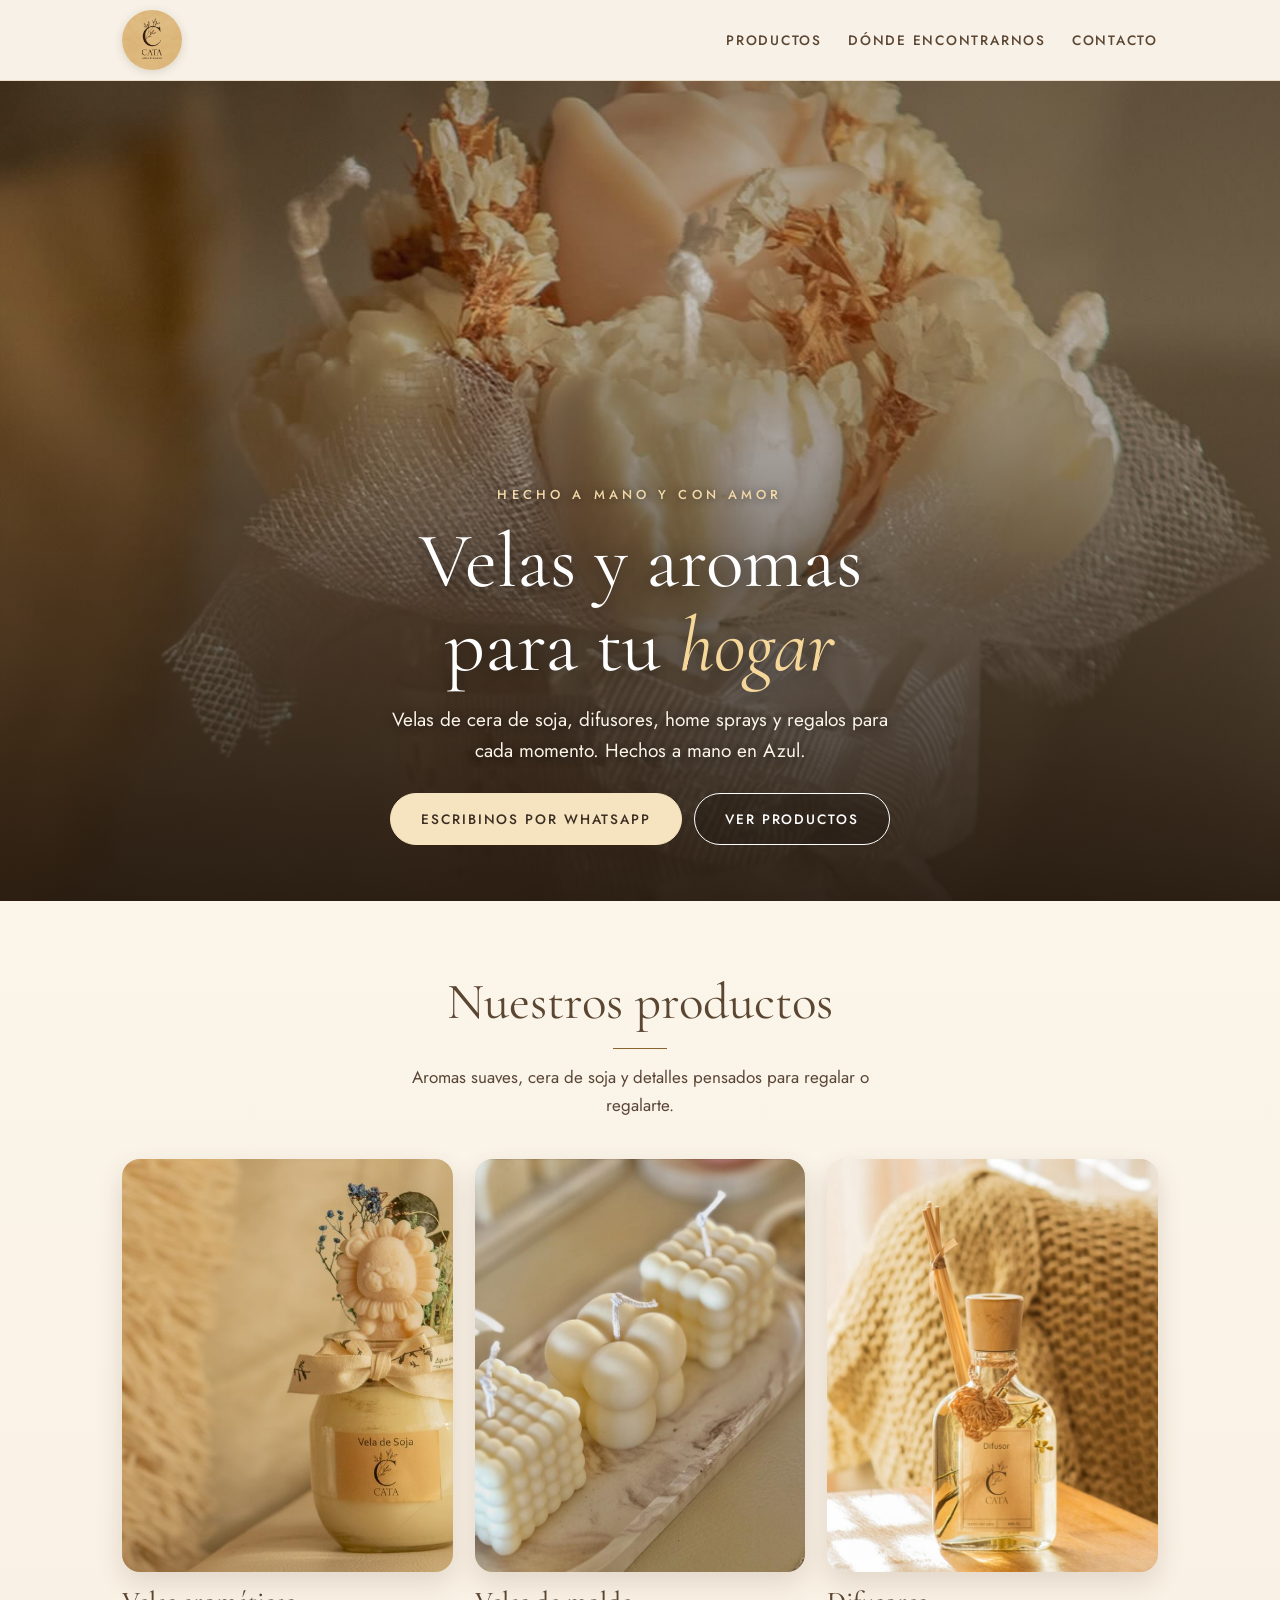
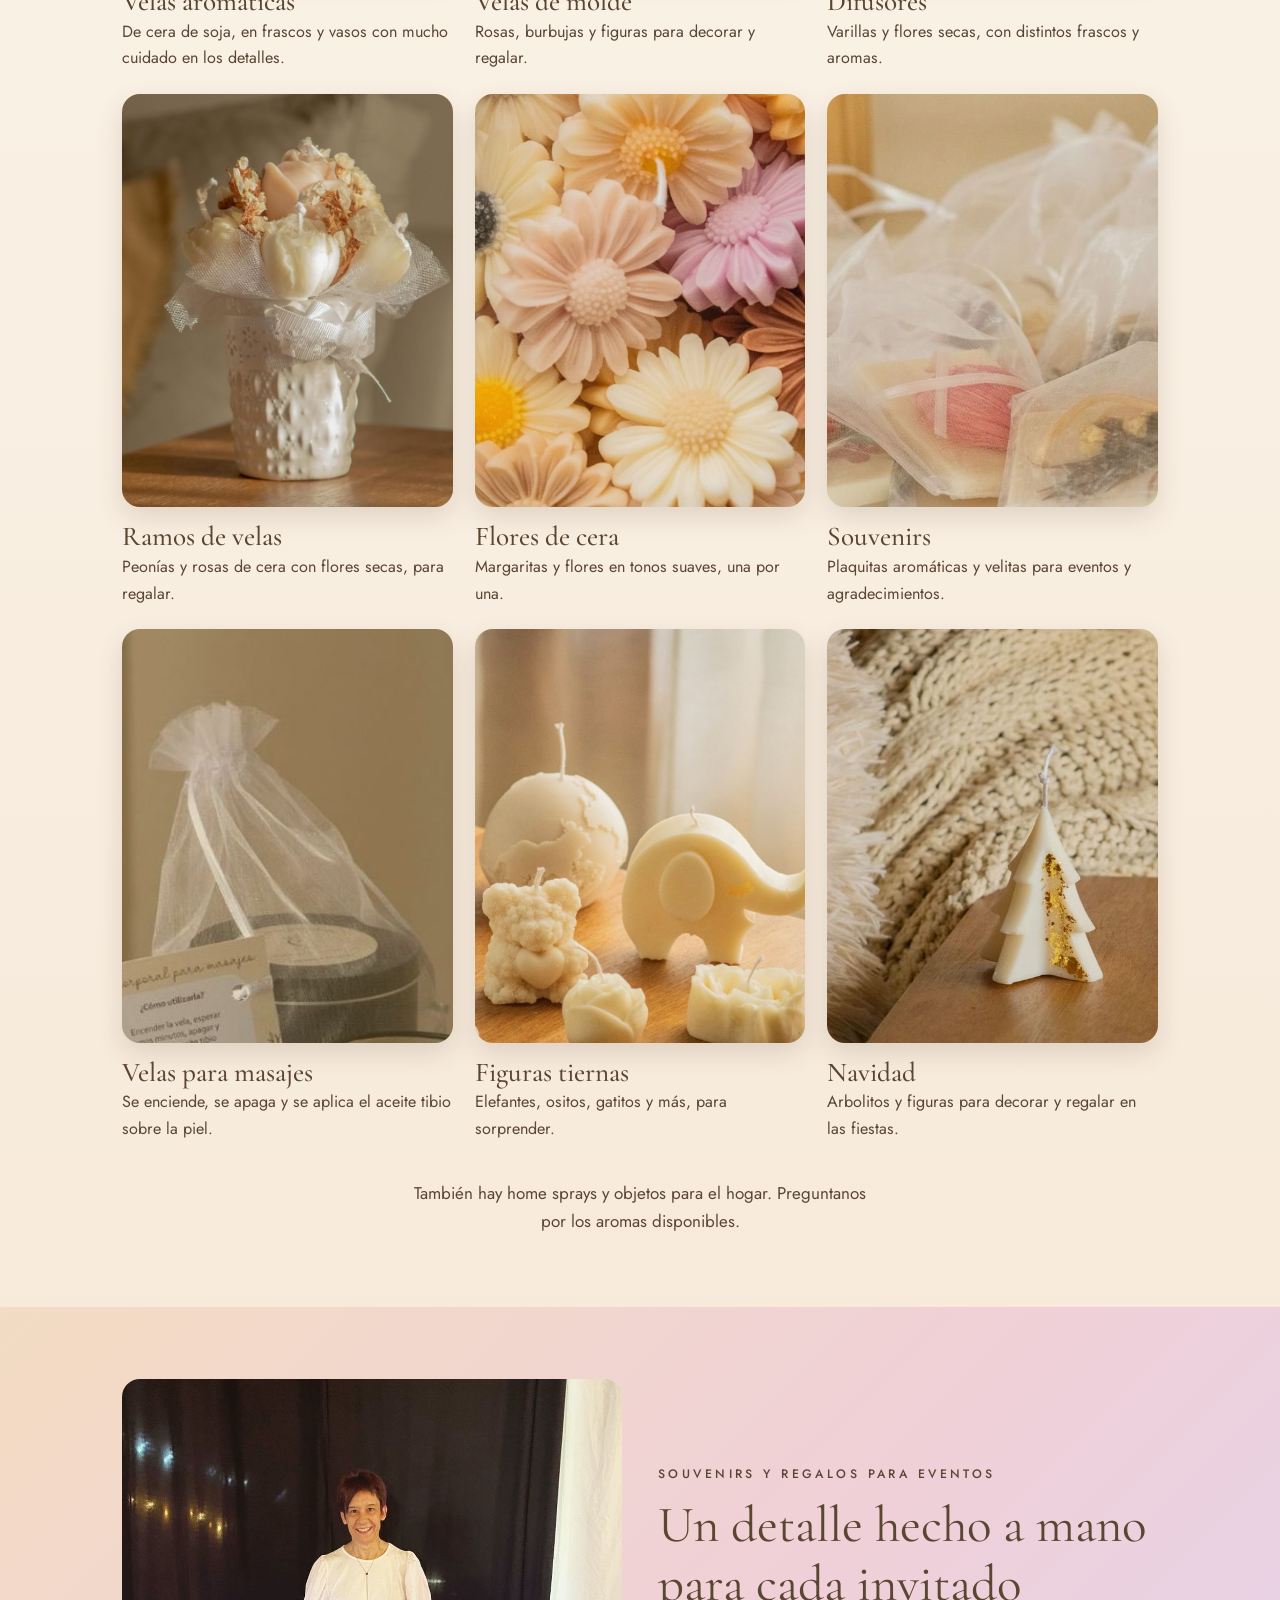
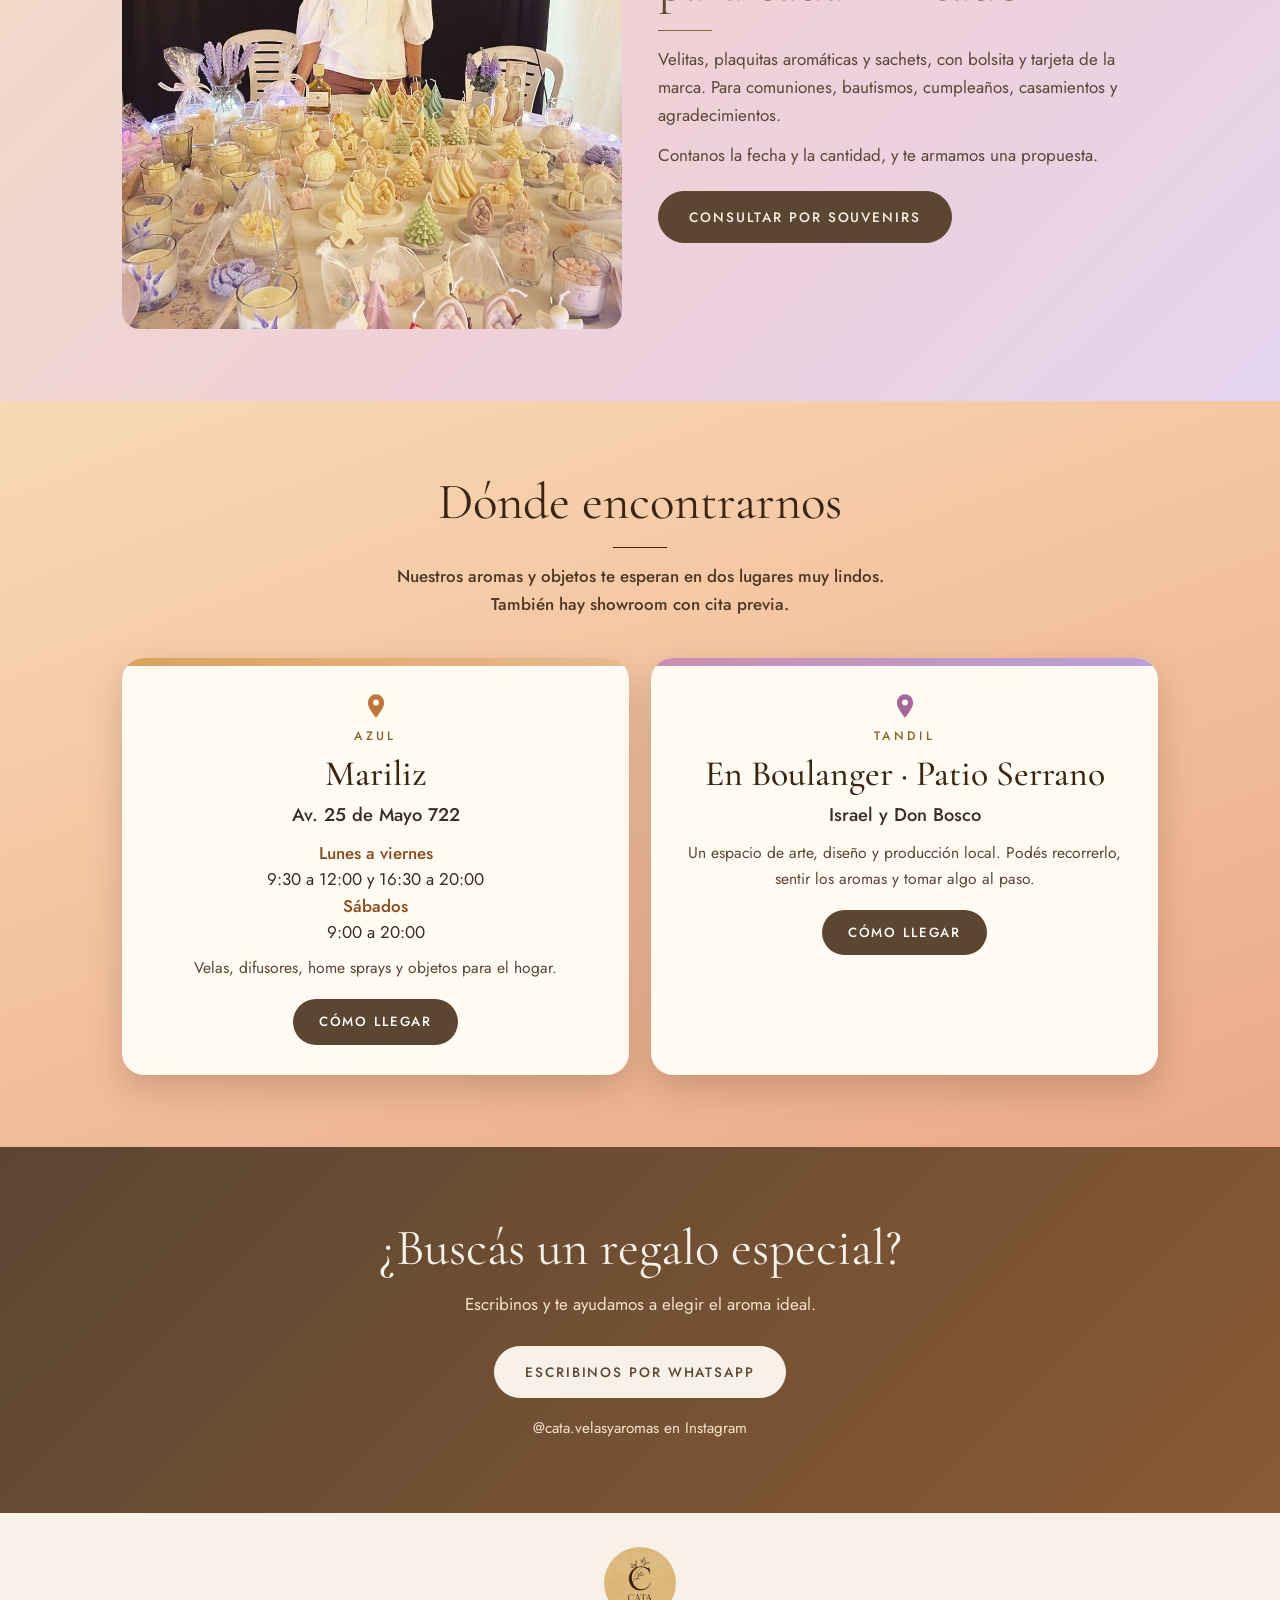
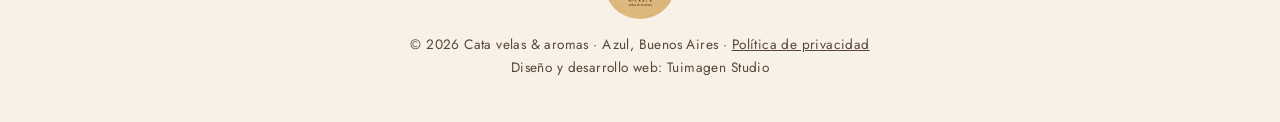
==== index.html @ b15b068e "WhatsApp confirmado: formato de celular argentino Co-Authored-By: Claude Sonnet 5.5 <noreply@anthrop" ====
<!doctype html>
<html lang="es-AR">
<head>
<meta charset="utf-8">
<meta name="viewport" content="width=device-width, initial-scale=1">
<meta http-equiv="Content-Security-Policy" content="default-src 'none'; img-src 'self' data:; style-src 'self' 'unsafe-inline'; font-src 'self'; base-uri 'none'; form-action 'none'">
<meta name="referrer" content="strict-origin-when-cross-origin">
<title>Cata velas &amp; aromas · Velas de soja, difusores y souvenirs en Azul y Tandil</title>
<meta name="description" content="Velas aromáticas de cera de soja, difusores, home sprays, velas para masajes y souvenirs hechos a mano. Encontrá Cata en Mariliz (Azul) y En Boulanger · Patio Serrano (Tandil).">
<link rel="canonical" href="https://catavelasyaromas.com/">
<link rel="icon" type="image/png" href="img/favicon.png?v=2">
<link rel="apple-touch-icon" href="img/apple-touch-icon.png?v=2">
<meta name="theme-color" content="#d9b883">
<meta property="og:type" content="website">
<meta property="og:locale" content="es_AR">
<meta property="og:site_name" content="Cata velas &amp; aromas">
<meta property="og:title" content="Cata velas &amp; aromas · Hecho a mano y con amor">
<meta property="og:description" content="Velas de soja, difusores, home sprays y souvenirs hechos a mano. En Mariliz (Azul) y Patio Serrano (Tandil).">
<meta property="og:url" content="https://catavelasyaromas.com/">
<meta property="og:image" content="https://catavelasyaromas.com/img/og-cata.jpg?v=2">
<meta property="og:image:width" content="1200">
<meta property="og:image:height" content="630">
<meta property="og:image:alt" content="Cata velas y aromas: ramo de velas de cera de soja con flores secas">
<meta name="twitter:card" content="summary_large_image">
<meta name="twitter:title" content="Cata velas &amp; aromas · Hecho a mano y con amor">
<meta name="twitter:image" content="https://catavelasyaromas.com/img/og-cata.jpg?v=2">
<link rel="stylesheet" href="fonts/fuentes.css">
<script type="application/ld+json">
{"@context":"https://schema.org","@graph":[
{"@type":"Organization","@id":"https://catavelasyaromas.com/#org","name":"Cata velas & aromas","url":"https://catavelasyaromas.com/","logo":"https://catavelasyaromas.com/img/logo.jpg?v=2","description":"Velas aromáticas de cera de soja, difusores, home sprays, velas para masajes y souvenirs hechos a mano.","sameAs":["https://www.instagram.com/cata.velasyaromas/"],"areaServed":["Azul","Tandil"]},
{"@type":"Store","@id":"https://catavelasyaromas.com/#mariliz","name":"Cata velas & aromas en Mariliz","parentOrganization":{"@id":"https://catavelasyaromas.com/#org"},"image":"https://catavelasyaromas.com/img/og-cata.jpg?v=2","address":{"@type":"PostalAddress","streetAddress":"Av. 25 de Mayo 722","addressLocality":"Azul","addressRegion":"Buenos Aires","addressCountry":"AR"},"openingHoursSpecification":[{"@type":"OpeningHoursSpecification","dayOfWeek":["Monday","Tuesday","Wednesday","Thursday","Friday"],"opens":"09:30","closes":"12:00"},{"@type":"OpeningHoursSpecification","dayOfWeek":["Monday","Tuesday","Wednesday","Thursday","Friday"],"opens":"16:30","closes":"20:00"},{"@type":"OpeningHoursSpecification","dayOfWeek":"Saturday","opens":"09:00","closes":"20:00"}]},
{"@type":"Store","@id":"https://catavelasyaromas.com/#patio-serrano","name":"Cata velas & aromas en En Boulanger · Patio Serrano","parentOrganization":{"@id":"https://catavelasyaromas.com/#org"},"image":"https://catavelasyaromas.com/img/og-cata.jpg?v=2","address":{"@type":"PostalAddress","streetAddress":"Israel y Don Bosco","addressLocality":"Tandil","addressRegion":"Buenos Aires","addressCountry":"AR"}}
]}
</script>
<style>
  :root{--crema:#f7f1e7;--lino:#efe4d2;--arena:#e2cfb0;--logo:#d9b883;--dorado:#a98349;--cacao:#5b4632;--texto:#4a3b2d;--suave:#7d6a57}
  *{box-sizing:border-box;margin:0;padding:0}
  html{scroll-behavior:smooth;scroll-padding-top:84px}
  body{background:var(--crema);color:var(--texto);font-family:'Jost',system-ui,sans-serif;font-weight:300;line-height:1.7;-webkit-text-size-adjust:100%}
  a{color:inherit}
  .wrap{max-width:1080px;margin:0 auto;padding:0 22px}
  .skip{position:absolute;left:-999px;top:8px;background:var(--cacao);color:var(--crema);padding:8px 14px;border-radius:8px;z-index:20}
  .skip:focus{left:8px}
  header{position:sticky;top:0;z-index:10;background:rgba(247,241,231,.94);backdrop-filter:blur(8px);border-bottom:1px solid rgba(169,131,73,.18)}
  .barra{display:flex;align-items:center;justify-content:space-between;max-width:1080px;margin:0 auto;padding:10px 22px}
  .marca img{display:block;width:60px;height:60px;border-radius:50%;box-shadow:0 2px 10px rgba(91,70,50,.18)}
  nav{display:flex;gap:26px;font-size:.8rem;letter-spacing:.13em;text-transform:uppercase}
  nav a{text-decoration:none;padding:6px 0}
  nav a:hover{color:var(--dorado)}
  @media(max-width:760px){nav{gap:14px;font-size:.66rem;letter-spacing:.08em}nav a:nth-child(n+4){display:none}}
  @media(max-width:520px){nav a:nth-child(n+3){display:none}nav{font-size:.7rem}}
  .hero{text-align:center;padding:60px 22px 72px;background:radial-gradient(ellipse at 50% 0%,#fff8ec 0%,var(--crema) 70%)}
  .peq{font-size:.76rem;letter-spacing:.32em;text-transform:uppercase;color:var(--dorado)}
  h1{font-family:'Cormorant Garamond',Georgia,serif;font-weight:400;font-size:clamp(2.5rem,8vw,4.6rem);line-height:1.08;color:var(--cacao);margin:16px auto 18px;max-width:14ch}
  h1 i{color:var(--dorado)}
  .hero p.sub{max-width:46ch;margin:0 auto 30px;color:var(--suave);font-size:1.05rem}
  .botones{display:flex;gap:12px;justify-content:center;flex-wrap:wrap}
  .btn{display:inline-block;padding:14px 30px;border-radius:999px;border:1px solid var(--cacao);background:var(--cacao);color:var(--crema);text-decoration:none;font-size:.8rem;letter-spacing:.14em;text-transform:uppercase;transition:background .2s,color .2s}
  .btn:hover{background:var(--dorado);border-color:var(--dorado)}
  .btn.ghost{background:transparent;color:var(--cacao)}
  .btn.ghost:hover{background:var(--cacao);color:var(--crema)}
  .foto{background:linear-gradient(140deg,var(--lino),var(--arena));border-radius:18px;position:relative;overflow:hidden}
  .foto img{position:absolute;inset:0;width:100%;height:100%;object-fit:cover;display:block}
  .hero .foto{max-width:760px;height:400px;margin:44px auto 0}
  section{padding:72px 0}
  .alt{background:var(--lino)}
  h2{font-family:'Cormorant Garamond',Georgia,serif;font-weight:400;font-size:clamp(2rem,6vw,3rem);text-align:center;color:var(--cacao);line-height:1.15}
  .linea{width:54px;height:1px;background:var(--dorado);margin:16px auto 14px}
  .sub2{text-align:center;color:var(--suave);max-width:48ch;margin:10px auto 40px}
  .grid{display:grid;gap:22px;grid-template-columns:repeat(3,1fr)}
  @media(max-width:820px){.grid{grid-template-columns:1fr 1fr}}
  @media(max-width:520px){.grid{grid-template-columns:1fr}}
  .card .foto{aspect-ratio:4/5;margin-bottom:14px}
  .card h3{font-family:'Cormorant Garamond',Georgia,serif;font-weight:500;font-size:1.5rem;color:var(--cacao);line-height:1.2}
  .card p{font-size:.95rem;color:var(--suave)}
  .duo{display:grid;gap:36px;grid-template-columns:1fr 1fr;align-items:center}
  .duo .foto{aspect-ratio:4/4.4}
  .duo h2{text-align:left}
  .duo .linea{margin-left:0}
  .duo p{margin-bottom:12px;color:var(--suave)}
  @media(max-width:700px){.duo{grid-template-columns:1fr}}
  .dos{display:grid;gap:22px;grid-template-columns:1fr 1fr}
  @media(max-width:700px){.dos{grid-template-columns:1fr}}
  .lugar{background:var(--crema);border:1px solid var(--arena);border-radius:18px;padding:30px 26px;text-align:center}
  .ciudad{font-size:.72rem;letter-spacing:.28em;text-transform:uppercase;color:var(--dorado)}
  .lugar h3{font-family:'Cormorant Garamond',Georgia,serif;font-weight:500;font-size:2rem;color:var(--cacao);margin:6px 0;line-height:1.15}
  .lugar .det{margin-top:10px;font-size:.92rem;color:var(--suave)}
  .lugar .como{display:inline-block;margin-top:16px;font-size:.78rem;letter-spacing:.14em;text-transform:uppercase;color:var(--cacao);border-bottom:1px solid var(--dorado);text-decoration:none;padding-bottom:2px}
  .pasos{display:grid;gap:26px;grid-template-columns:repeat(3,1fr);text-align:center}
  @media(max-width:700px){.pasos{grid-template-columns:1fr}}
  .pasos .n{font-family:'Cormorant Garamond',Georgia,serif;font-style:italic;font-size:3rem;color:var(--dorado);line-height:1}
  .pasos h3{font-family:'Cormorant Garamond',Georgia,serif;font-weight:500;font-size:1.4rem;color:var(--cacao)}
  .pasos p{color:var(--suave)}
  .cierre{text-align:center;background:var(--cacao);color:var(--crema)}
  .cierre h2{color:var(--crema)}
  .cierre p{color:var(--arena);max-width:44ch;margin:12px auto 28px}
  .cierre .btn{background:var(--crema);color:var(--cacao);border-color:var(--crema)}
  .cierre .btn:hover{background:var(--logo);border-color:var(--logo)}
  .cierre .ig{display:block;margin-top:18px;color:var(--arena);font-size:.9rem;text-decoration:none}
  footer{text-align:center;font-size:.8rem;color:var(--suave);padding:34px 22px 44px;letter-spacing:.03em}
  footer img{width:72px;height:72px;border-radius:50%;display:block;margin:0 auto 14px}
  footer a{color:var(--suave)}
  :focus-visible{outline:2px solid var(--dorado);outline-offset:3px}
  @media(prefers-reduced-motion:reduce){html{scroll-behavior:auto}}

  /* ===== Ajustes: contraste, portada con foto y más vida ===== */
  :root{--suave:#5a4636;--texto:#3a2d22;--dorado:#8a6430}
  html{font-size:17px}
  body{font-weight:400;line-height:1.65;color:var(--texto)}
  nav{font-weight:500;color:var(--cacao)}
  .peq,.ciudad{color:var(--dorado);font-weight:500}
  .sub2,.card p,.pasos p,.duo p,.lugar .det{color:var(--suave)}
  .card h3{font-size:1.6rem}
  .hero{position:relative;min-height:min(92vh,820px);display:flex;align-items:flex-end;justify-content:center;padding:0;background:#3a2d22;color:#fff;overflow:hidden;text-align:center}
  .hero-bg{position:absolute;inset:0;width:100%;height:100%;object-fit:cover;object-position:center 32%}
  .hero-vel{position:absolute;inset:0;background:linear-gradient(180deg,rgba(46,32,20,.35) 0%,rgba(46,32,20,.18) 28%,rgba(46,32,20,.62) 62%,rgba(36,24,14,.92) 100%)}
  .hero-txt{position:relative;padding:120px 22px 56px;max-width:760px}
  .hero .peq{color:#f3d9a8;text-shadow:0 1px 8px rgba(0,0,0,.6)}
  .hero h1{color:#fff;max-width:13ch;margin:14px auto 16px;text-shadow:0 2px 18px rgba(0,0,0,.55)}
  .hero h1 i{color:#f6d79a}
  .hero p.sub{color:#fbf3e6;font-size:1.12rem;text-shadow:0 1px 10px rgba(0,0,0,.6);margin-bottom:26px}
  .hero .btn{background:#f6e3bf;border-color:#f6e3bf;color:#3a2d22;font-weight:500}
  .hero .btn:hover{background:#fff;border-color:#fff}
  .hero .btn.ghost{background:rgba(0,0,0,.18);border-color:#fff;color:#fff}
  .hero .btn.ghost:hover{background:#fff;color:#3a2d22}
  .btn{font-weight:500}
  #productos{background:linear-gradient(180deg,#fbf5ea 0%,#f7eadb 100%)}
  .card{transition:transform .25s}
  .card:hover{transform:translateY(-4px)}
  .card .foto{box-shadow:0 10px 26px rgba(91,70,50,.16)}
  .alt{background:linear-gradient(135deg,#f5e3cd 0%,#f1d3d6 100%)}
  #souvenirs.alt{background:linear-gradient(135deg,#f3dcc3 0%,#efd0d8 55%,#e4d4ee 100%)}
  #donde{background:linear-gradient(160deg,#f8d9b5 0%,#f4c4a2 45%,#e9a98a 100%);position:relative}
  #donde h2{color:#3a2412}
  #donde .sub2{color:#4d3623;font-weight:500}
  #donde .linea{background:#3a2412}
  .lugar{background:#fffaf2;border:0;border-radius:22px;padding:34px 26px 30px;box-shadow:0 14px 34px rgba(80,45,20,.22);position:relative;overflow:hidden}
  .lugar::before{content:"";position:absolute;left:0;right:0;top:0;height:8px;background:linear-gradient(90deg,#d9a35e,#e9b98f)}
  .lugar.l2::before{background:linear-gradient(90deg,#c98fb0,#b9a0d8)}
  .lugar .pin{display:block;margin:0 auto 6px;color:#c0763a}
  .lugar.l2 .pin{color:#a4679a}
  .lugar h3{font-size:2.1rem;color:#3a2412}
  .lugar .dir{font-weight:500;color:var(--texto);font-size:1.08rem}
  .lugar .hor{margin:10px 0 6px;color:var(--texto);line-height:1.55}
  .lugar .hor b{color:#8a4a1d;font-weight:500}
  .lugar .como{background:var(--cacao);color:#fff;border:0;border-radius:999px;padding:12px 26px;margin-top:18px;font-weight:500}
  .lugar .como:hover{background:#8a4a1d}
  .pasos .n{display:inline-grid;place-items:center;width:64px;height:64px;border-radius:50%;background:linear-gradient(135deg,#e9b98f,#d9a35e);color:#fff;font-size:2rem;font-style:normal;margin-bottom:6px;box-shadow:0 6px 16px rgba(138,100,48,.35)}
  .cierre{background:linear-gradient(135deg,#5b4632 0%,#8a5a35 100%)}
  .cierre p,.cierre .ig{color:#f3e3c9}
  footer,footer a{color:var(--suave)}
  @media(max-width:700px){.hero{min-height:88vh}.hero-txt{padding:100px 18px 44px}.hero-bg{object-position:center 22%}}
</style>
</head>
<body>
<a class="skip" href="#productos">Ir al contenido</a>
<header>
  <div class="barra">
    <a class="marca" href="#" aria-label="Cata velas y aromas, inicio"><img src="img/logo.jpg?v=2" alt="Cata, velas &amp; aromas" width="60" height="60"></a>
    <nav aria-label="Principal"><a href="#productos">Productos</a><a href="#donde">Dónde encontrarnos</a><a href="#contacto">Contacto</a></nav>
  </div>
</header>

<main>
  <div class="hero">
    <img class="hero-bg" src="img/hero-grande.jpg" alt="Ramo de velas de cera de soja con peonías y rosa, y flores secas" width="1440" height="1918" fetchpriority="high">
    <div class="hero-vel"></div>
    <div class="hero-txt">
      <p class="peq">Hecho a mano y con amor</p>
      <h1>Velas y aromas para tu <i>hogar</i></h1>
      <p class="sub">Velas de cera de soja, difusores, home sprays y regalos para cada momento. Hechos a mano en Azul.</p>
      <div class="botones"><a class="btn" href="https://wa.me/5492281325731?text=Hola%20Cata%2C%20vi%20tu%20web%20y%20quiero%20consultar" target="_blank" rel="noopener">Escribinos por WhatsApp</a><a class="btn ghost" href="#productos">Ver productos</a></div>
    </div>
  </div>

  <section id="productos">
    <div class="wrap">
      <h2>Nuestros productos</h2><div class="linea"></div>
      <p class="sub2">Aromas suaves, cera de soja y detalles pensados para regalar o regalarte.</p>
      <div class="grid">
        <div class="card"><div class="foto"><img src="img/velas-soja.jpg" alt="Vela de soja Cata con un leoncito de cera y flores secas" loading="lazy" width="1000" height="666"></div><h3>Velas aromáticas</h3><p>De cera de soja, en frascos y vasos con mucho cuidado en los detalles.</p></div>
        <div class="card"><div class="foto"><img src="img/velas-molde.jpg" alt="Velas de molde de cera de soja" loading="lazy" width="829" height="1000"></div><h3>Velas de molde</h3><p>Rosas, burbujas y figuras para decorar y regalar.</p></div>
        <div class="card"><div class="foto"><img src="img/difusores.jpg" alt="Difusor Cata con varillas y corazón tejido" loading="lazy" width="750" height="1000"></div><h3>Difusores</h3><p>Varillas y flores secas, con distintos frascos y aromas.</p></div>
        <div class="card"><div class="foto"><img src="img/ramos.jpg" alt="Ramo de velas de peonías y rosa con flores secas" style="object-position:center 35%" loading="lazy" width="751" height="1000"></div><h3>Ramos de velas</h3><p>Peonías y rosas de cera con flores secas, para regalar.</p></div>
        <div class="card"><div class="foto"><img src="img/flores-cera.jpg" alt="Velas de cera con forma de margaritas de colores" loading="lazy" width="956" height="1000"></div><h3>Flores de cera</h3><p>Margaritas y flores en tonos suaves, una por una.</p></div>
        <div class="card"><div class="foto"><img src="img/souvenirs.jpg" alt="Plaquitas aromáticas con flores secas en bolsitas de organza" style="object-position:center 60%" loading="lazy" width="1000" height="619"></div><h3>Souvenirs</h3><p>Plaquitas aromáticas y velitas para eventos y agradecimientos.</p></div>
        <div class="card"><div class="foto"><img src="img/masajes.jpg" alt="Vela corporal para masajes con su tarjeta de uso" style="object-position:46% center" loading="lazy" width="1000" height="394"></div><h3>Velas para masajes</h3><p>Se enciende, se apaga y se aplica el aceite tibio sobre la piel.</p></div>
        <div class="card"><div class="foto"><img src="img/figuras.jpg" alt="Velas de cera con forma de elefante, osito y rosa" loading="lazy" width="956" height="1000"></div><h3>Figuras tiernas</h3><p>Elefantes, ositos, gatitos y más, para sorprender.</p></div>
        <div class="card"><div class="foto"><img src="img/navidad.jpg" alt="Velas de cera con forma de arbolito de Navidad" loading="lazy" width="1000" height="666"></div><h3>Navidad</h3><p>Arbolitos y figuras para decorar y regalar en las fiestas.</p></div>
      </div>
      <p class="sub2" style="margin:36px auto 0">También hay home sprays y objetos para el hogar. Preguntanos por los aromas disponibles.</p>
    </div>
  </section>

  <section class="alt" id="souvenirs">
    <div class="wrap duo">
      <div class="foto"><img src="img/claudia-puesto.jpg" alt="Claudia, de Cata velas y aromas, sonriendo detrás de su mesa llena de velas, souvenirs y difusores" style="object-position:center 30%" loading="lazy" width="1080" height="1080"></div>
      <div>
        <p class="ciudad">Souvenirs y regalos para eventos</p>
        <h2>Un detalle hecho a mano para cada invitado</h2><div class="linea"></div>
        <p>Velitas, plaquitas aromáticas y sachets, con bolsita y tarjeta de la marca. Para comuniones, bautismos, cumpleaños, casamientos y agradecimientos.</p>
        <p style="margin-bottom:22px">Contanos la fecha y la cantidad, y te armamos una propuesta.</p>
        <a class="btn" href="https://wa.me/5492281325731?text=Hola%20Cata%2C%20quiero%20consultar%20por%20souvenirs" target="_blank" rel="noopener">Consultar por souvenirs</a>
      </div>
    </div>
  </section>

  <section id="donde">
    <div class="wrap">
      <h2>Dónde encontrarnos</h2><div class="linea"></div>
      <p class="sub2">Nuestros aromas y objetos te esperan en dos lugares muy lindos. También hay showroom con cita previa.</p>
      <div class="dos">
        <div class="lugar l1"><svg class="pin" viewBox="0 0 24 24" width="28" height="28" aria-hidden="true"><path fill="currentColor" d="M12 2a7 7 0 0 0-7 7c0 5.2 7 13 7 13s7-7.8 7-13a7 7 0 0 0-7-7zm0 9.5A2.5 2.5 0 1 1 12 6.5a2.5 2.5 0 0 1 0 5z"/></svg><p class="ciudad">Azul</p><h3>Mariliz</h3><p class="dir">Av. 25 de Mayo 722</p><p class="hor"><b>Lunes a viernes</b><br>9:30 a 12:00 y 16:30 a 20:00<br><b>Sábados</b><br>9:00 a 20:00</p><p class="det">Velas, difusores, home sprays y objetos para el hogar.</p><a class="como" href="https://www.google.com/maps/search/?api=1&amp;query=Mariliz%2C%20Av.%2025%20de%20Mayo%20722%2C%20Azul%2C%20Buenos%20Aires" target="_blank" rel="noopener">Cómo llegar</a></div>
        <div class="lugar l2"><svg class="pin" viewBox="0 0 24 24" width="28" height="28" aria-hidden="true"><path fill="currentColor" d="M12 2a7 7 0 0 0-7 7c0 5.2 7 13 7 13s7-7.8 7-13a7 7 0 0 0-7-7zm0 9.5A2.5 2.5 0 1 1 12 6.5a2.5 2.5 0 0 1 0 5z"/></svg><p class="ciudad">Tandil</p><h3>En Boulanger · Patio Serrano</h3><p class="dir">Israel y Don Bosco</p><p class="det">Un espacio de arte, diseño y producción local. Podés recorrerlo, sentir los aromas y tomar algo al paso.</p><a class="como" href="https://www.google.com/maps/search/?api=1&amp;query=En%20Boulanger%20Patio%20Serrano%2C%20Israel%20y%20Don%20Bosco%2C%20Tandil%2C%20Buenos%20Aires" target="_blank" rel="noopener">Cómo llegar</a></div>
      </div>
    </div>
  </section>

  <section id="contacto" class="cierre">
    <div class="wrap">
      <h2>¿Buscás un regalo especial?</h2>
      <p>Escribinos y te ayudamos a elegir el aroma ideal.</p>
      <a class="btn" href="https://wa.me/5492281325731?text=Hola%20Cata%2C%20busco%20un%20regalo" target="_blank" rel="noopener">Escribinos por WhatsApp</a>
      <a class="ig" href="https://www.instagram.com/cata.velasyaromas/" target="_blank" rel="noopener">@cata.velasyaromas en Instagram</a>
    </div>
  </section>
</main>

<footer>
  <img src="img/logo.jpg?v=2" alt="Cata velas y aromas" width="72" height="72">
  © 2026 Cata velas &amp; aromas · Azul, Buenos Aires · <a href="privacidad.html">Política de privacidad</a><br>
  Diseño y desarrollo web: Tuimagen Studio
</footer>
</body>
</html>
---- fonts/fuentes.css ----
@font-face{font-family:'Cormorant Garamond';font-style:italic;font-weight:400;font-display:swap;src:url(cormorant-italic-400.woff2) format('woff2');unicode-range:U+0000-00FF, U+0131, U+0152-0153, U+02BB-02BC, U+02C6, U+02DA, U+02DC, U+0304, U+0308, U+0329, U+2000-206F, U+20AC, U+2122, U+2191, U+2193, U+2212, U+2215, U+FEFF, U+FFFD}
@font-face{font-family:'Cormorant Garamond';font-style:normal;font-weight:400;font-display:swap;src:url(cormorant-normal-400.woff2) format('woff2');unicode-range:U+0000-00FF, U+0131, U+0152-0153, U+02BB-02BC, U+02C6, U+02DA, U+02DC, U+0304, U+0308, U+0329, U+2000-206F, U+20AC, U+2122, U+2191, U+2193, U+2212, U+2215, U+FEFF, U+FFFD}
@font-face{font-family:'Cormorant Garamond';font-style:normal;font-weight:500;font-display:swap;src:url(cormorant-normal-500.woff2) format('woff2');unicode-range:U+0000-00FF, U+0131, U+0152-0153, U+02BB-02BC, U+02C6, U+02DA, U+02DC, U+0304, U+0308, U+0329, U+2000-206F, U+20AC, U+2122, U+2191, U+2193, U+2212, U+2215, U+FEFF, U+FFFD}
@font-face{font-family:'Jost';font-style:normal;font-weight:300;font-display:swap;src:url(jost-normal-300.woff2) format('woff2');unicode-range:U+0000-00FF, U+0131, U+0152-0153, U+02BB-02BC, U+02C6, U+02DA, U+02DC, U+0304, U+0308, U+0329, U+2000-206F, U+20AC, U+2122, U+2191, U+2193, U+2212, U+2215, U+FEFF, U+FFFD}
@font-face{font-family:'Jost';font-style:normal;font-weight:400;font-display:swap;src:url(jost-normal-400.woff2) format('woff2');unicode-range:U+0000-00FF, U+0131, U+0152-0153, U+02BB-02BC, U+02C6, U+02DA, U+02DC, U+0304, U+0308, U+0329, U+2000-206F, U+20AC, U+2122, U+2191, U+2193, U+2212, U+2215, U+FEFF, U+FFFD}
@font-face{font-family:'Jost';font-style:normal;font-weight:500;font-display:swap;src:url(jost-normal-500.woff2) format('woff2');unicode-range:U+0000-00FF, U+0131, U+0152-0153, U+02BB-02BC, U+02C6, U+02DA, U+02DC, U+0304, U+0308, U+0329, U+2000-206F, U+20AC, U+2122, U+2191, U+2193, U+2212, U+2215, U+FEFF, U+FFFD}
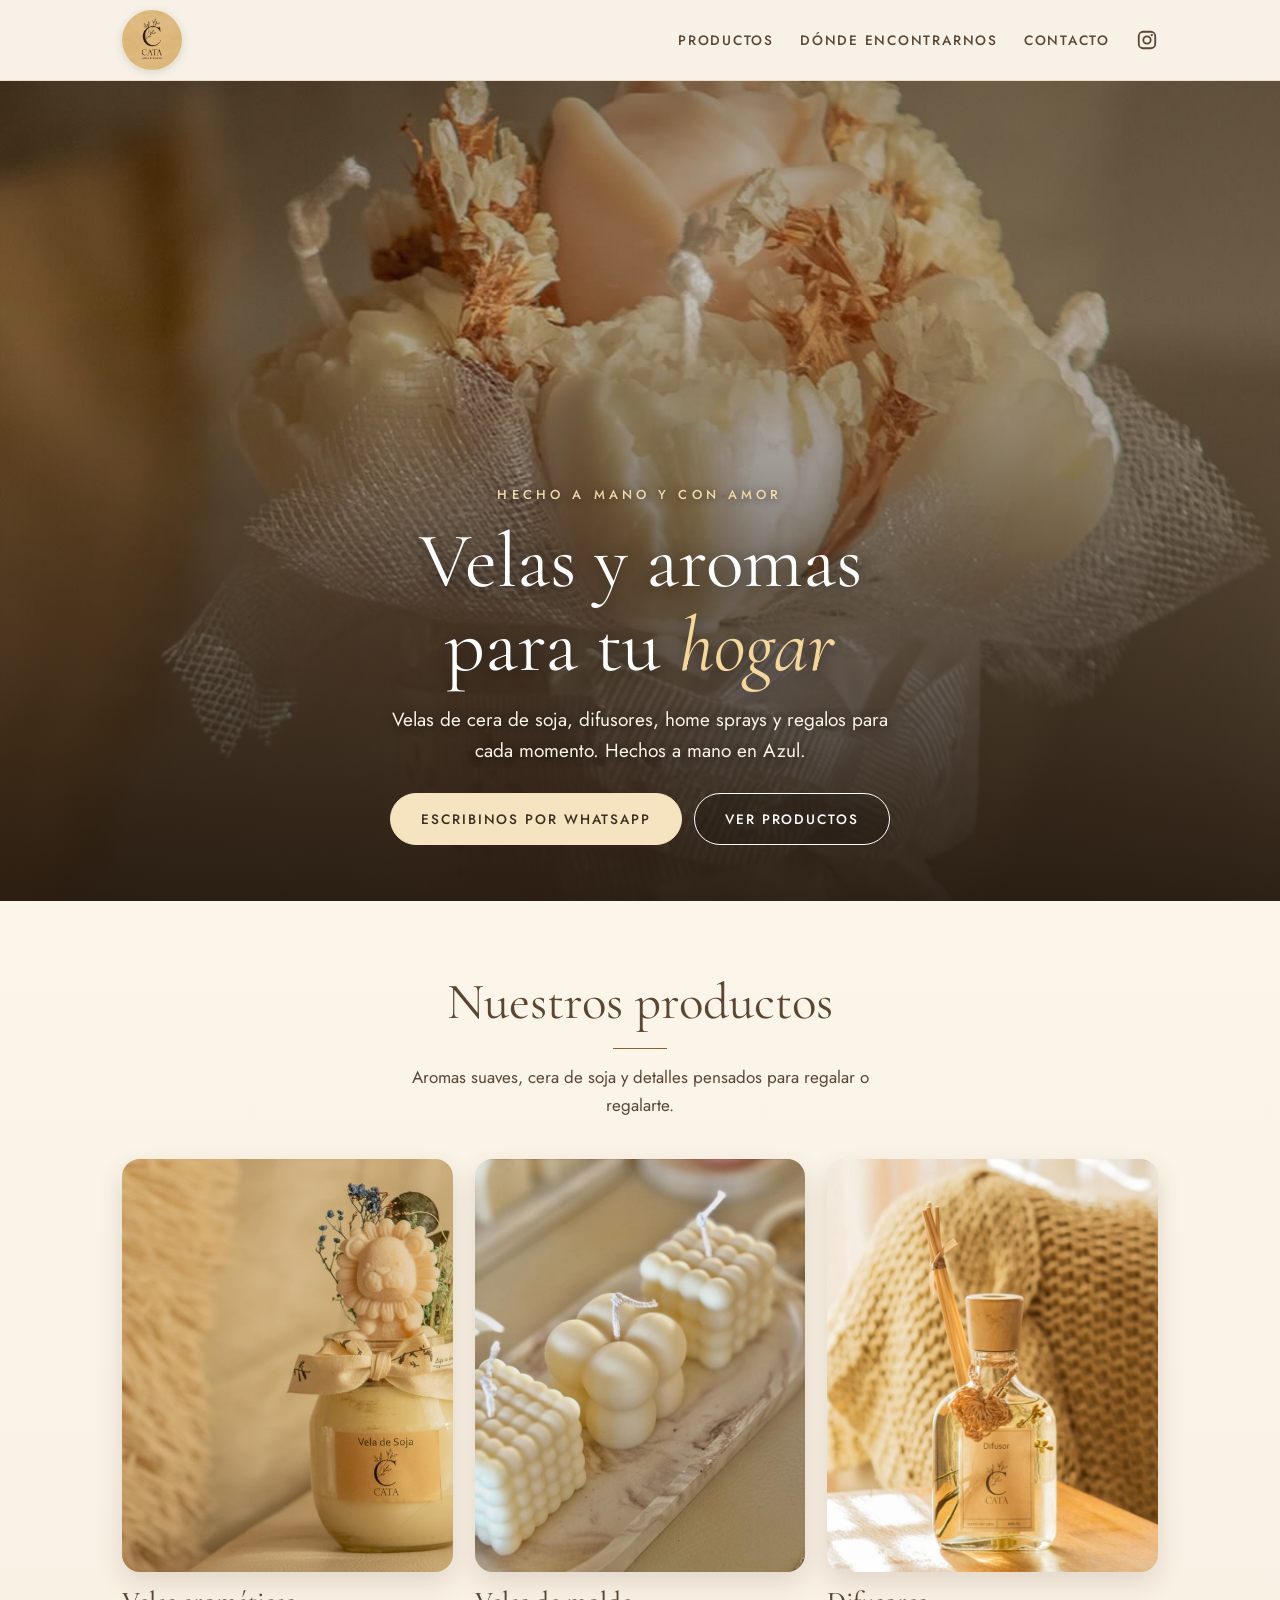
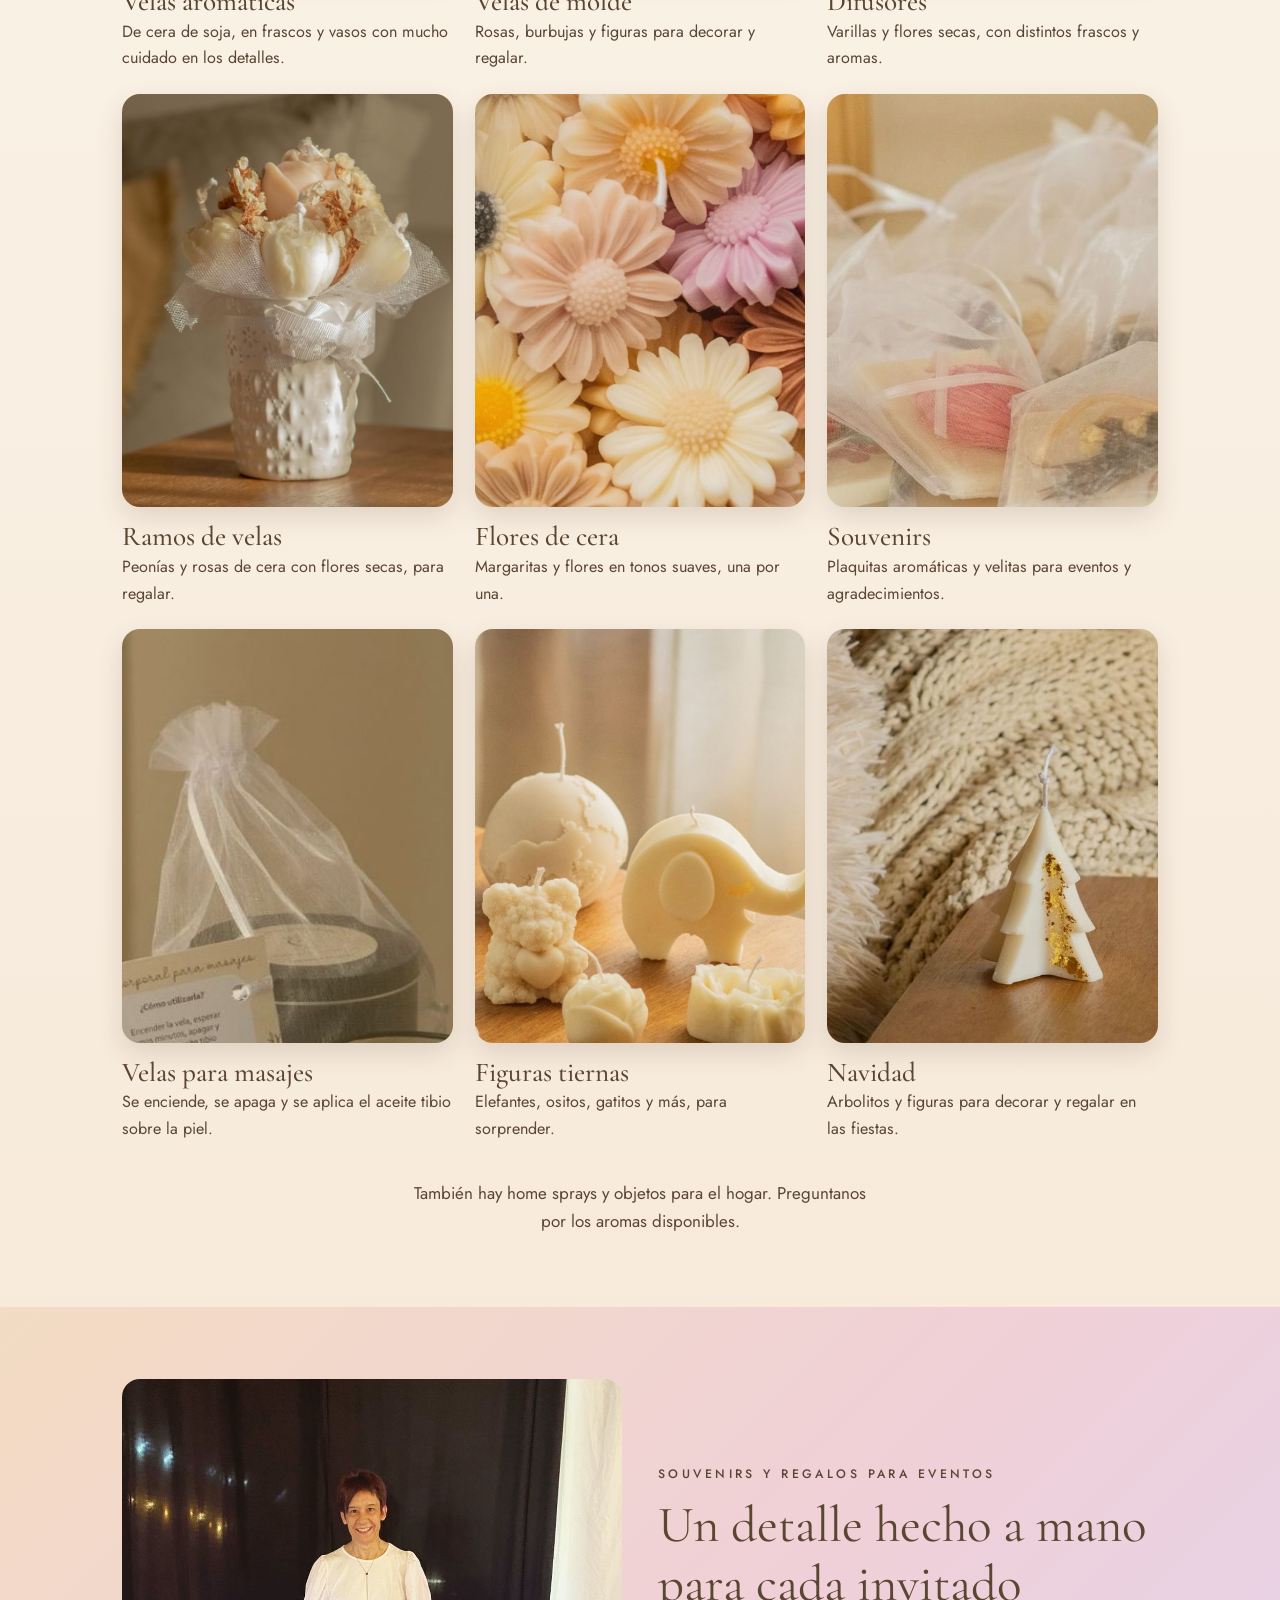
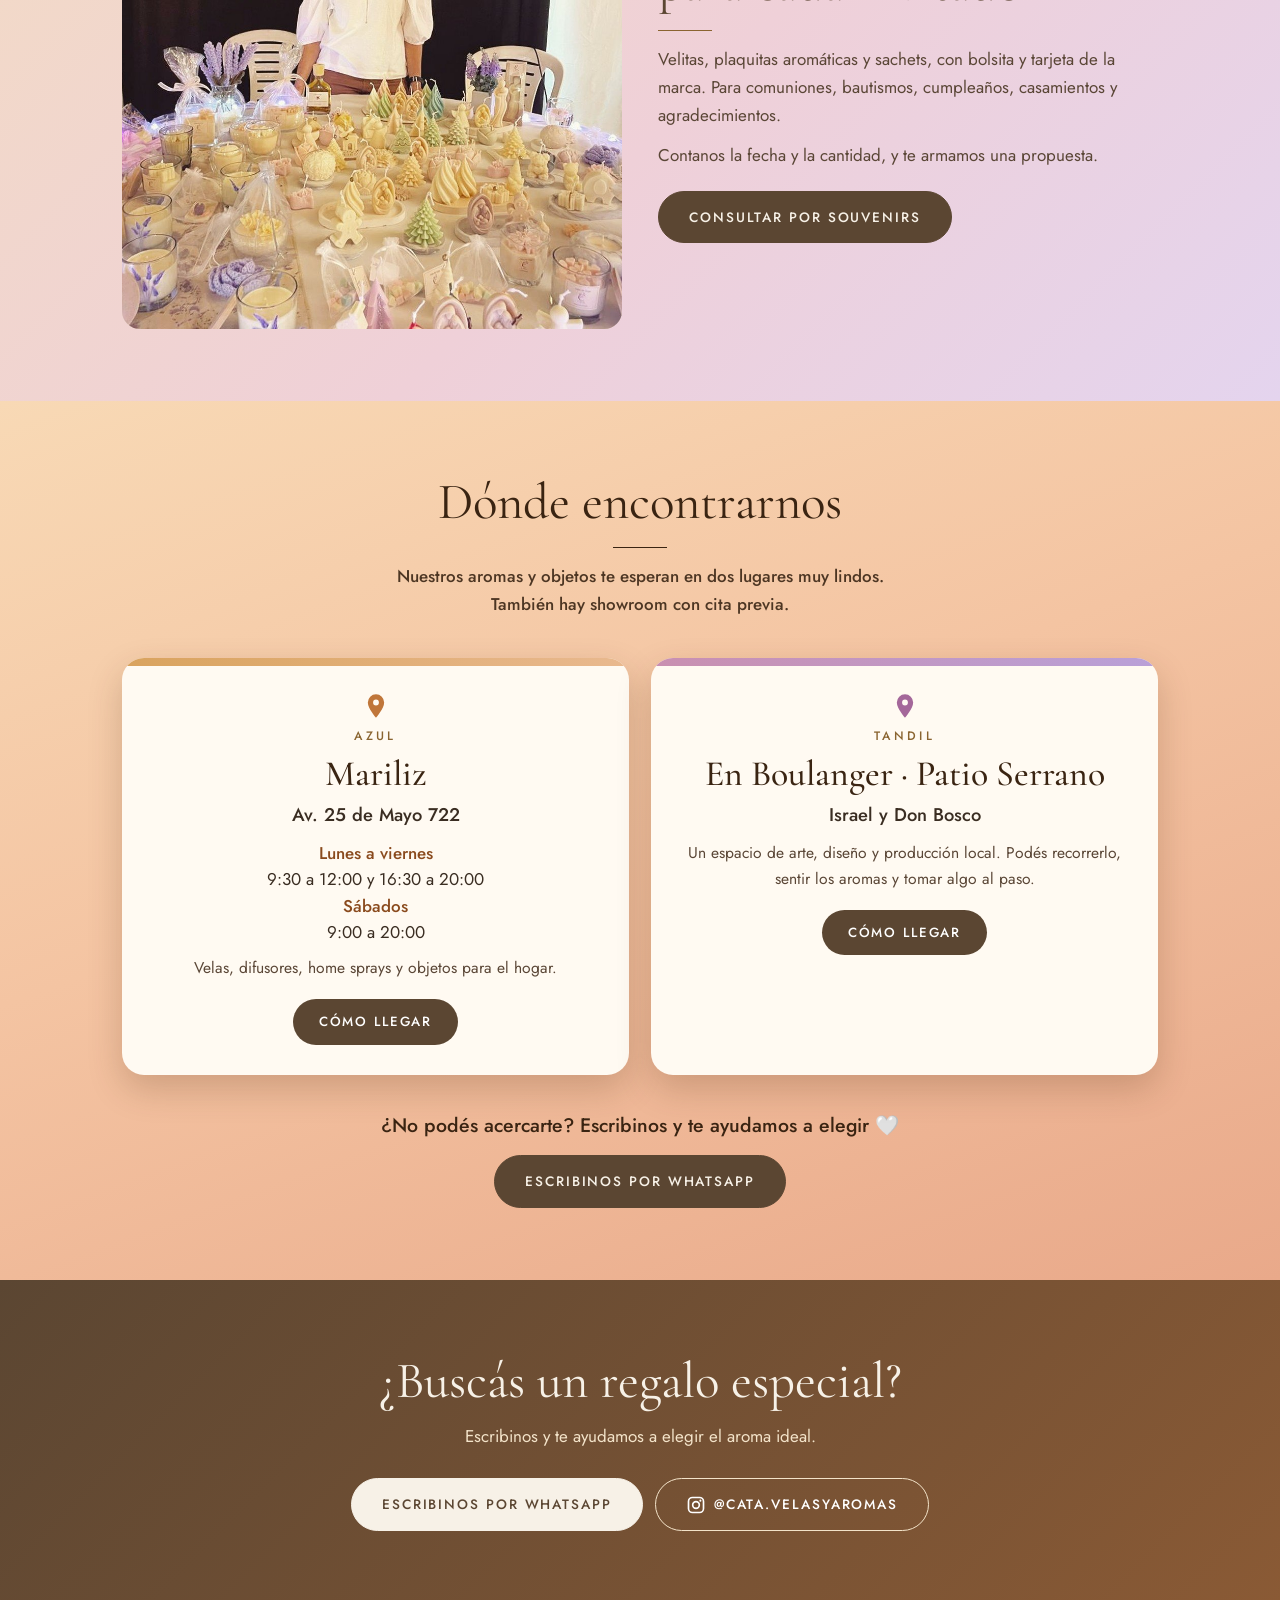
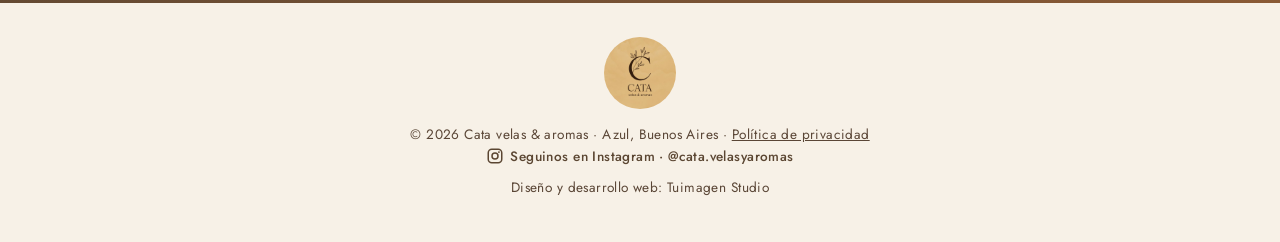
==== commit 90056f5b: "Instagram visible (menu, cierre y pie) y frase No podes acercarte Co-Authored-By: Claude Sonnet 5.5 " ====
--- a/index.html
+++ b/index.html
@@ -150,6 +150,18 @@
   .cierre p,.cierre .ig{color:#f3e3c9}
   footer,footer a{color:var(--suave)}
   @media(max-width:700px){.hero{min-height:88vh}.hero-txt{padding:100px 18px 44px}.hero-bg{object-position:center 22%}}
+
+  .ig-ico{display:inline-flex;align-items:center;color:var(--cacao)}
+  .ig-ico:hover{color:#c0763a}
+  .btn-ig{display:inline-flex;align-items:center;gap:8px;background:transparent!important;color:#fff!important;border:1.5px solid #f3e3c9!important}
+  .btn-ig:hover{background:#f3e3c9!important;color:#3a2d22!important}
+  .cierre .botones{margin-top:4px}
+  .pie-ig{display:inline-flex;align-items:center;gap:6px;font-weight:500;color:var(--cacao)!important;margin-bottom:8px;text-decoration:none}
+  @media(max-width:760px){nav{gap:12px}}
+  nav a.ig-ico{display:inline-flex!important}
+  @media(max-width:520px){nav a:nth-child(1){display:none}nav{gap:16px;font-size:.74rem}}
+  .nopodes{text-align:center;margin-top:34px}
+  .nopodes p{font-size:1.15rem;font-weight:500;color:#3a2412;margin-bottom:14px}
 </style>
 </head>
 <body>
@@ -157,7 +169,7 @@
 <header>
   <div class="barra">
     <a class="marca" href="#" aria-label="Cata velas y aromas, inicio"><img src="img/logo.jpg?v=2" alt="Cata, velas &amp; aromas" width="60" height="60"></a>
-    <nav aria-label="Principal"><a href="#productos">Productos</a><a href="#donde">Dónde encontrarnos</a><a href="#contacto">Contacto</a></nav>
+    <nav aria-label="Principal"><a href="#productos">Productos</a><a href="#donde">Dónde encontrarnos</a><a href="#contacto">Contacto</a><a class="ig-ico" href="https://www.instagram.com/cata.velasyaromas/" target="_blank" rel="noopener" aria-label="Instagram de Cata"><svg viewBox="0 0 24 24" width="22" height="22" aria-hidden="true"><path fill="currentColor" d="M7.8 2h8.4A5.8 5.8 0 0 1 22 7.8v8.4a5.8 5.8 0 0 1-5.8 5.8H7.8A5.8 5.8 0 0 1 2 16.2V7.8A5.8 5.8 0 0 1 7.8 2zm-.2 2A3.6 3.6 0 0 0 4 7.6v8.8A3.6 3.6 0 0 0 7.6 20h8.8a3.6 3.6 0 0 0 3.6-3.6V7.6A3.6 3.6 0 0 0 16.4 4H7.6zm9.65 1.5a1.25 1.25 0 1 1 0 2.5 1.25 1.25 0 0 1 0-2.5zM12 7a5 5 0 1 1 0 10 5 5 0 0 1 0-10zm0 2a3 3 0 1 0 0 6 3 3 0 0 0 0-6z"/></svg></a></nav>
   </div>
 </header>
 
@@ -213,6 +225,10 @@
         <div class="lugar l1"><svg class="pin" viewBox="0 0 24 24" width="28" height="28" aria-hidden="true"><path fill="currentColor" d="M12 2a7 7 0 0 0-7 7c0 5.2 7 13 7 13s7-7.8 7-13a7 7 0 0 0-7-7zm0 9.5A2.5 2.5 0 1 1 12 6.5a2.5 2.5 0 0 1 0 5z"/></svg><p class="ciudad">Azul</p><h3>Mariliz</h3><p class="dir">Av. 25 de Mayo 722</p><p class="hor"><b>Lunes a viernes</b><br>9:30 a 12:00 y 16:30 a 20:00<br><b>Sábados</b><br>9:00 a 20:00</p><p class="det">Velas, difusores, home sprays y objetos para el hogar.</p><a class="como" href="https://www.google.com/maps/search/?api=1&amp;query=Mariliz%2C%20Av.%2025%20de%20Mayo%20722%2C%20Azul%2C%20Buenos%20Aires" target="_blank" rel="noopener">Cómo llegar</a></div>
         <div class="lugar l2"><svg class="pin" viewBox="0 0 24 24" width="28" height="28" aria-hidden="true"><path fill="currentColor" d="M12 2a7 7 0 0 0-7 7c0 5.2 7 13 7 13s7-7.8 7-13a7 7 0 0 0-7-7zm0 9.5A2.5 2.5 0 1 1 12 6.5a2.5 2.5 0 0 1 0 5z"/></svg><p class="ciudad">Tandil</p><h3>En Boulanger · Patio Serrano</h3><p class="dir">Israel y Don Bosco</p><p class="det">Un espacio de arte, diseño y producción local. Podés recorrerlo, sentir los aromas y tomar algo al paso.</p><a class="como" href="https://www.google.com/maps/search/?api=1&amp;query=En%20Boulanger%20Patio%20Serrano%2C%20Israel%20y%20Don%20Bosco%2C%20Tandil%2C%20Buenos%20Aires" target="_blank" rel="noopener">Cómo llegar</a></div>
       </div>
+      <div class="nopodes">
+        <p>¿No podés acercarte? Escribinos y te ayudamos a elegir 🤍</p>
+        <a class="btn" href="https://wa.me/5492281325731?text=Hola%20Cata%2C%20no%20puedo%20acercarme%20y%20quiero%20que%20me%20ayuden%20a%20elegir" target="_blank" rel="noopener">Escribinos por WhatsApp</a>
+      </div>
     </div>
   </section>
 
@@ -220,8 +236,8 @@
     <div class="wrap">
       <h2>¿Buscás un regalo especial?</h2>
       <p>Escribinos y te ayudamos a elegir el aroma ideal.</p>
-      <a class="btn" href="https://wa.me/5492281325731?text=Hola%20Cata%2C%20busco%20un%20regalo" target="_blank" rel="noopener">Escribinos por WhatsApp</a>
-      <a class="ig" href="https://www.instagram.com/cata.velasyaromas/" target="_blank" rel="noopener">@cata.velasyaromas en Instagram</a>
+      <div class="botones"><a class="btn" href="https://wa.me/5492281325731?text=Hola%20Cata%2C%20busco%20un%20regalo" target="_blank" rel="noopener">Escribinos por WhatsApp</a>
+      <a class="btn btn-ig" href="https://www.instagram.com/cata.velasyaromas/" target="_blank" rel="noopener"><svg viewBox="0 0 24 24" width="20" height="20" aria-hidden="true"><path fill="currentColor" d="M7.8 2h8.4A5.8 5.8 0 0 1 22 7.8v8.4a5.8 5.8 0 0 1-5.8 5.8H7.8A5.8 5.8 0 0 1 2 16.2V7.8A5.8 5.8 0 0 1 7.8 2zm-.2 2A3.6 3.6 0 0 0 4 7.6v8.8A3.6 3.6 0 0 0 7.6 20h8.8a3.6 3.6 0 0 0 3.6-3.6V7.6A3.6 3.6 0 0 0 16.4 4H7.6zm9.65 1.5a1.25 1.25 0 1 1 0 2.5 1.25 1.25 0 0 1 0-2.5zM12 7a5 5 0 1 1 0 10 5 5 0 0 1 0-10zm0 2a3 3 0 1 0 0 6 3 3 0 0 0 0-6z"/></svg> @cata.velasyaromas</a></div>
     </div>
   </section>
 </main>
@@ -229,7 +245,7 @@
 <footer>
   <img src="img/logo.jpg?v=2" alt="Cata velas y aromas" width="72" height="72">
   © 2026 Cata velas &amp; aromas · Azul, Buenos Aires · <a href="privacidad.html">Política de privacidad</a><br>
-  Diseño y desarrollo web: Tuimagen Studio
+  <a class="pie-ig" href="https://www.instagram.com/cata.velasyaromas/" target="_blank" rel="noopener"><svg viewBox="0 0 24 24" width="18" height="18" aria-hidden="true"><path fill="currentColor" d="M7.8 2h8.4A5.8 5.8 0 0 1 22 7.8v8.4a5.8 5.8 0 0 1-5.8 5.8H7.8A5.8 5.8 0 0 1 2 16.2V7.8A5.8 5.8 0 0 1 7.8 2zm-.2 2A3.6 3.6 0 0 0 4 7.6v8.8A3.6 3.6 0 0 0 7.6 20h8.8a3.6 3.6 0 0 0 3.6-3.6V7.6A3.6 3.6 0 0 0 16.4 4H7.6zm9.65 1.5a1.25 1.25 0 1 1 0 2.5 1.25 1.25 0 0 1 0-2.5zM12 7a5 5 0 1 1 0 10 5 5 0 0 1 0-10zm0 2a3 3 0 1 0 0 6 3 3 0 0 0 0-6z"/></svg> Seguinos en Instagram · @cata.velasyaromas</a><br>Diseño y desarrollo web: Tuimagen Studio
 </footer>
 </body>
 </html>
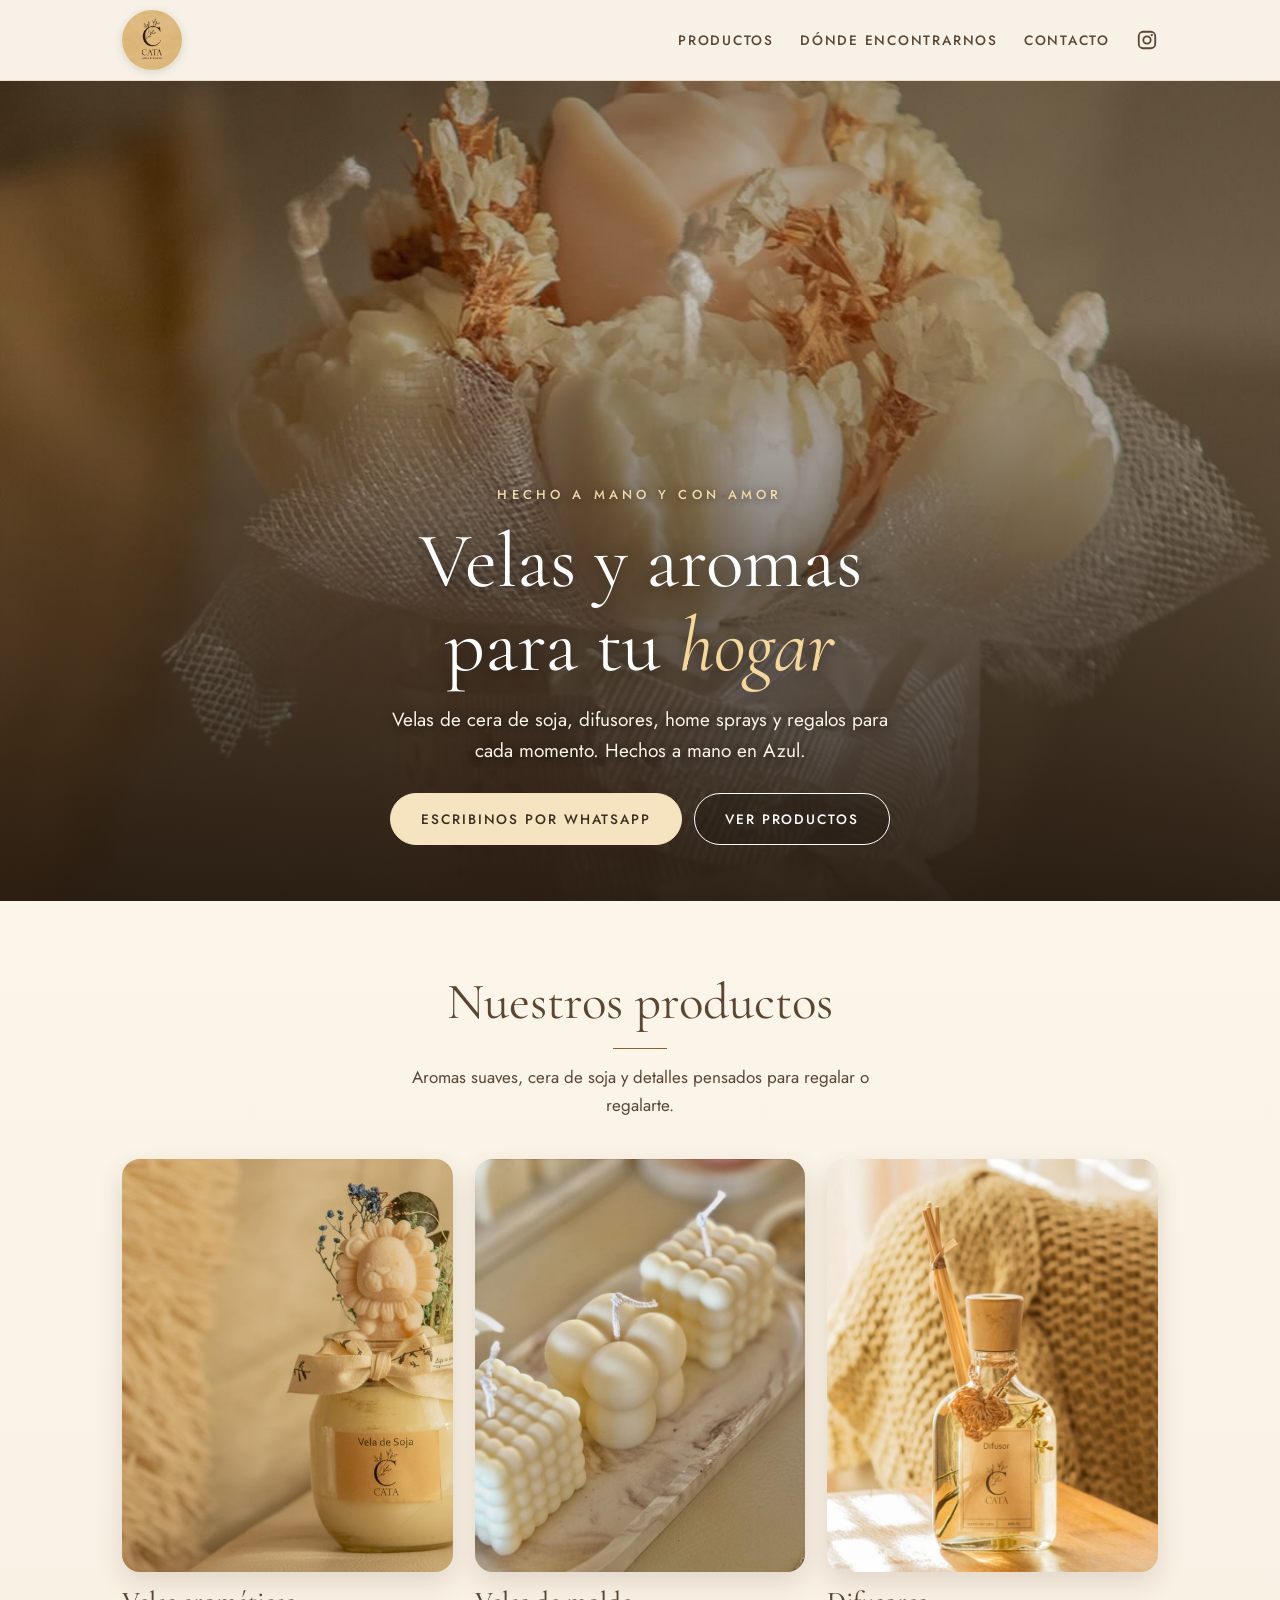
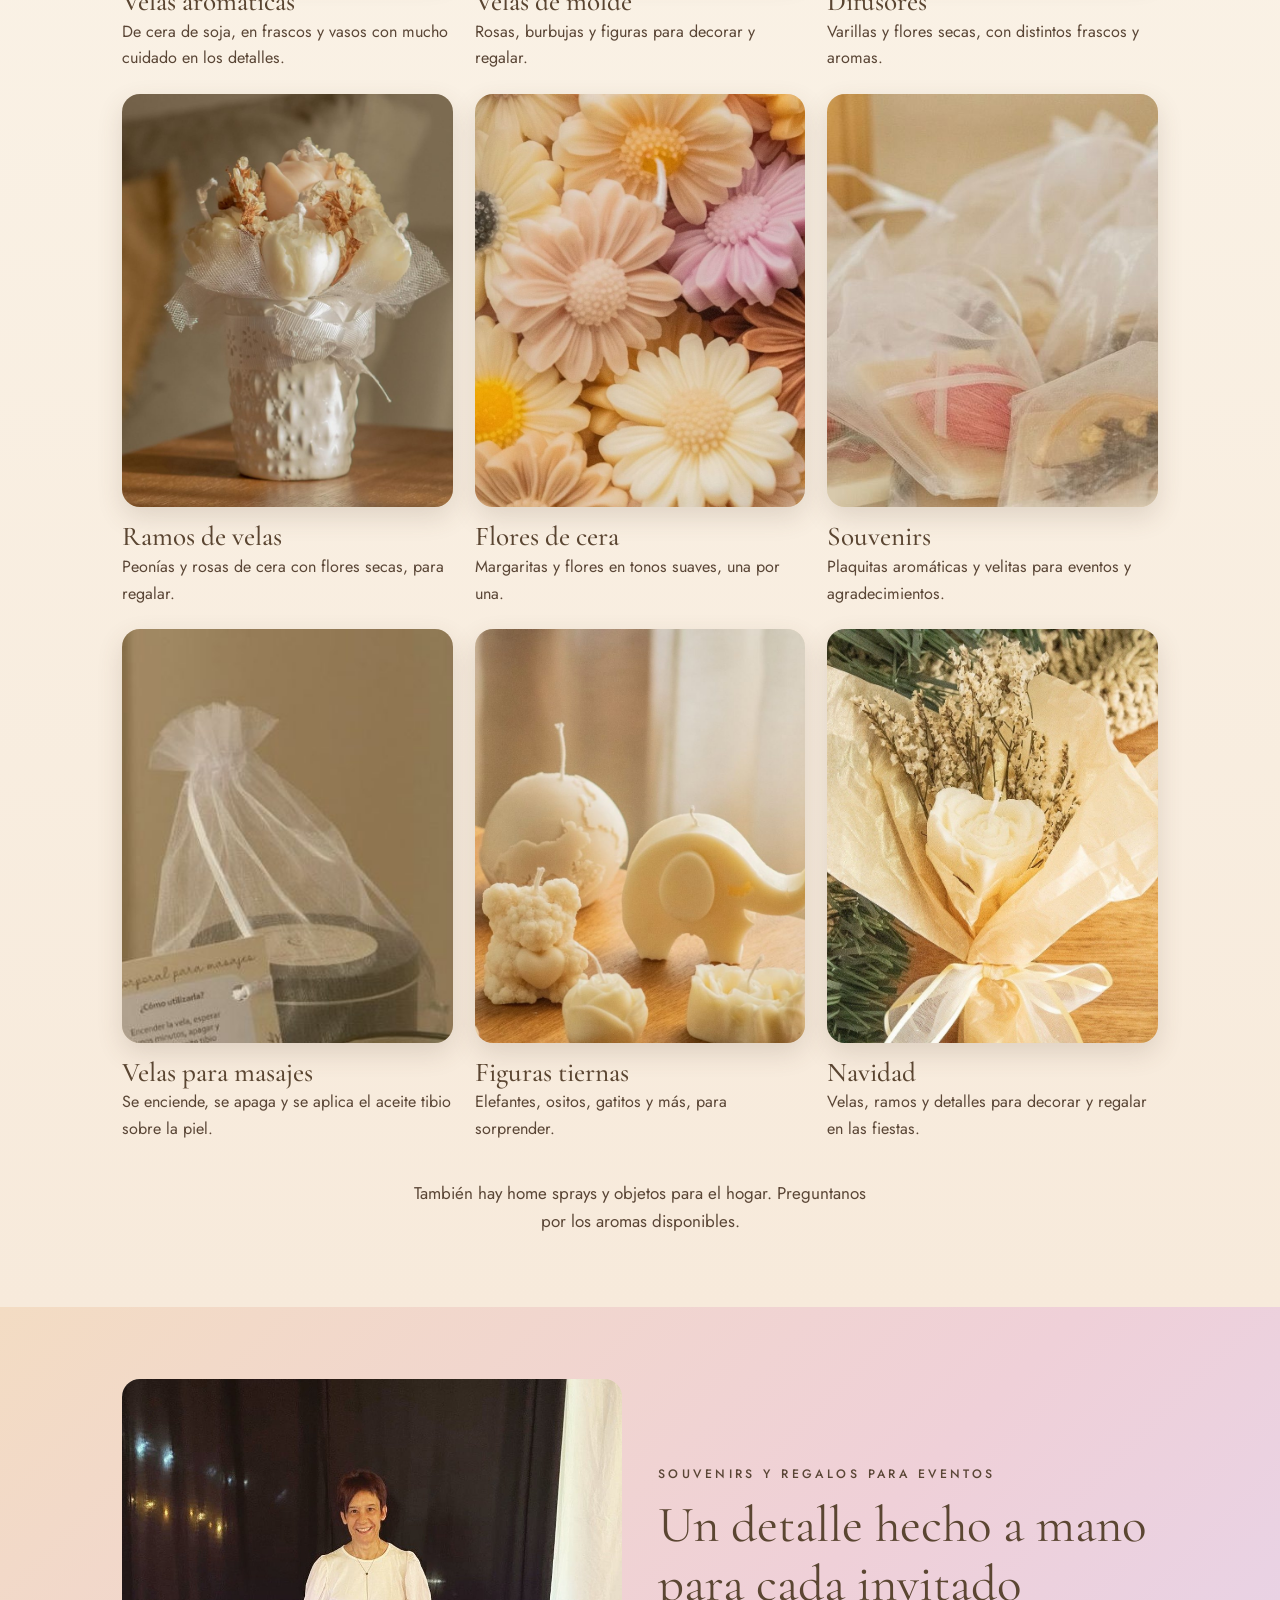
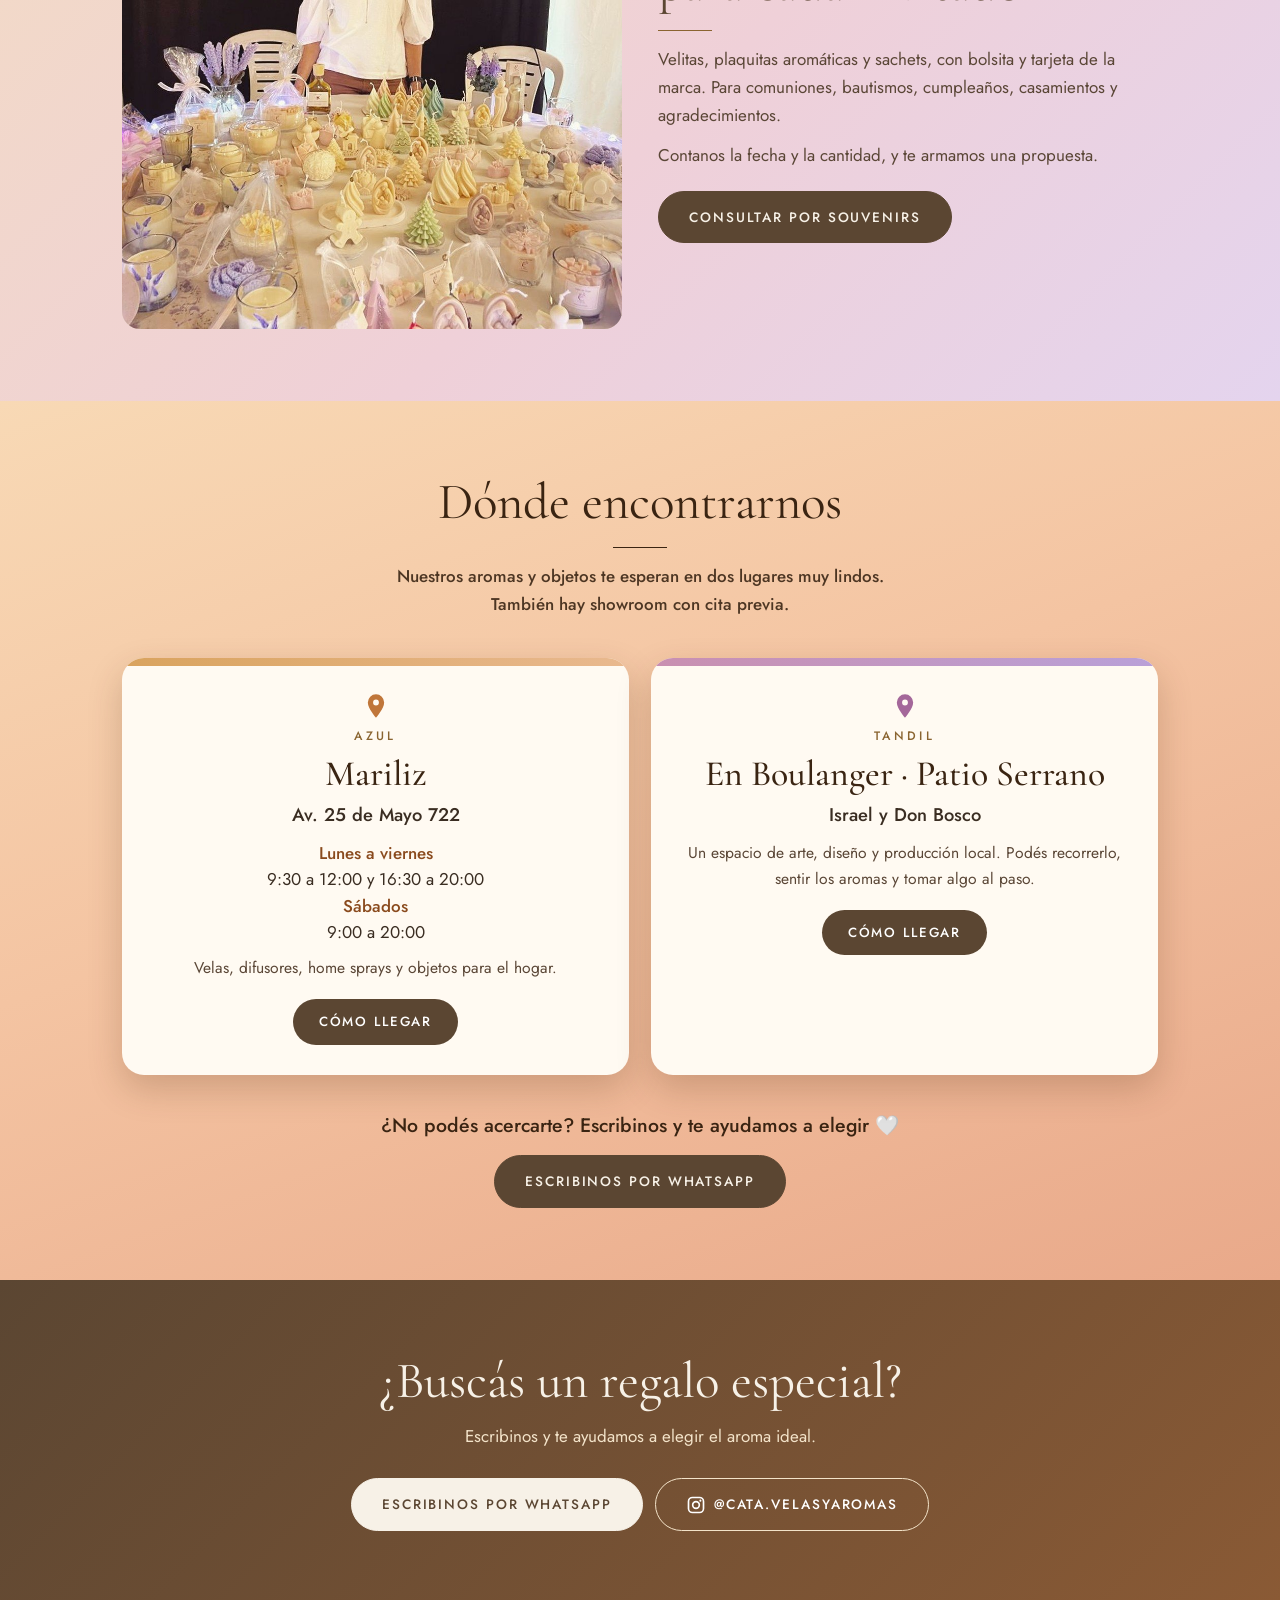
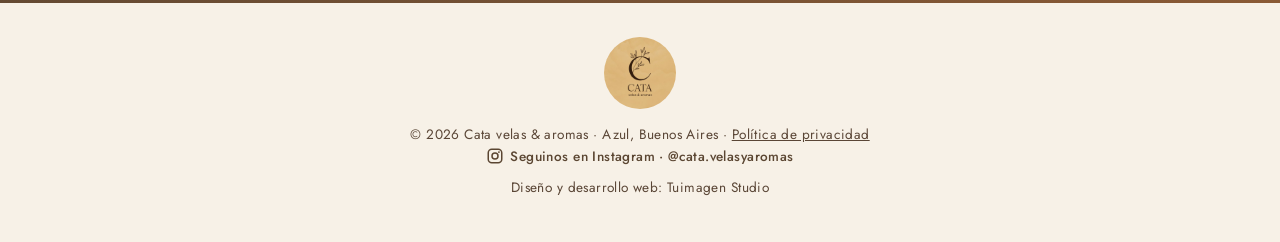
==== commit 343d2fbb: "Nueva foto para la tarjeta Navidad Co-Authored-By: Claude Sonnet 5.5 <noreply@anthropic.com>" ====
--- a/index.html
+++ b/index.html
@@ -198,7 +198,7 @@
         <div class="card"><div class="foto"><img src="img/souvenirs.jpg" alt="Plaquitas aromáticas con flores secas en bolsitas de organza" style="object-position:center 60%" loading="lazy" width="1000" height="619"></div><h3>Souvenirs</h3><p>Plaquitas aromáticas y velitas para eventos y agradecimientos.</p></div>
         <div class="card"><div class="foto"><img src="img/masajes.jpg" alt="Vela corporal para masajes con su tarjeta de uso" style="object-position:46% center" loading="lazy" width="1000" height="394"></div><h3>Velas para masajes</h3><p>Se enciende, se apaga y se aplica el aceite tibio sobre la piel.</p></div>
         <div class="card"><div class="foto"><img src="img/figuras.jpg" alt="Velas de cera con forma de elefante, osito y rosa" loading="lazy" width="956" height="1000"></div><h3>Figuras tiernas</h3><p>Elefantes, ositos, gatitos y más, para sorprender.</p></div>
-        <div class="card"><div class="foto"><img src="img/navidad.jpg" alt="Velas de cera con forma de arbolito de Navidad" loading="lazy" width="1000" height="666"></div><h3>Navidad</h3><p>Arbolitos y figuras para decorar y regalar en las fiestas.</p></div>
+        <div class="card"><div class="foto"><img src="img/navidad.jpg?v=2" alt="Ramo de papel crema con una vela en forma de corazón, flores secas y ramitas de pino" style="object-position:48% center" loading="lazy" width="1440" height="959"></div><h3>Navidad</h3><p>Velas, ramos y detalles para decorar y regalar en las fiestas.</p></div>
       </div>
       <p class="sub2" style="margin:36px auto 0">También hay home sprays y objetos para el hogar. Preguntanos por los aromas disponibles.</p>
     </div>
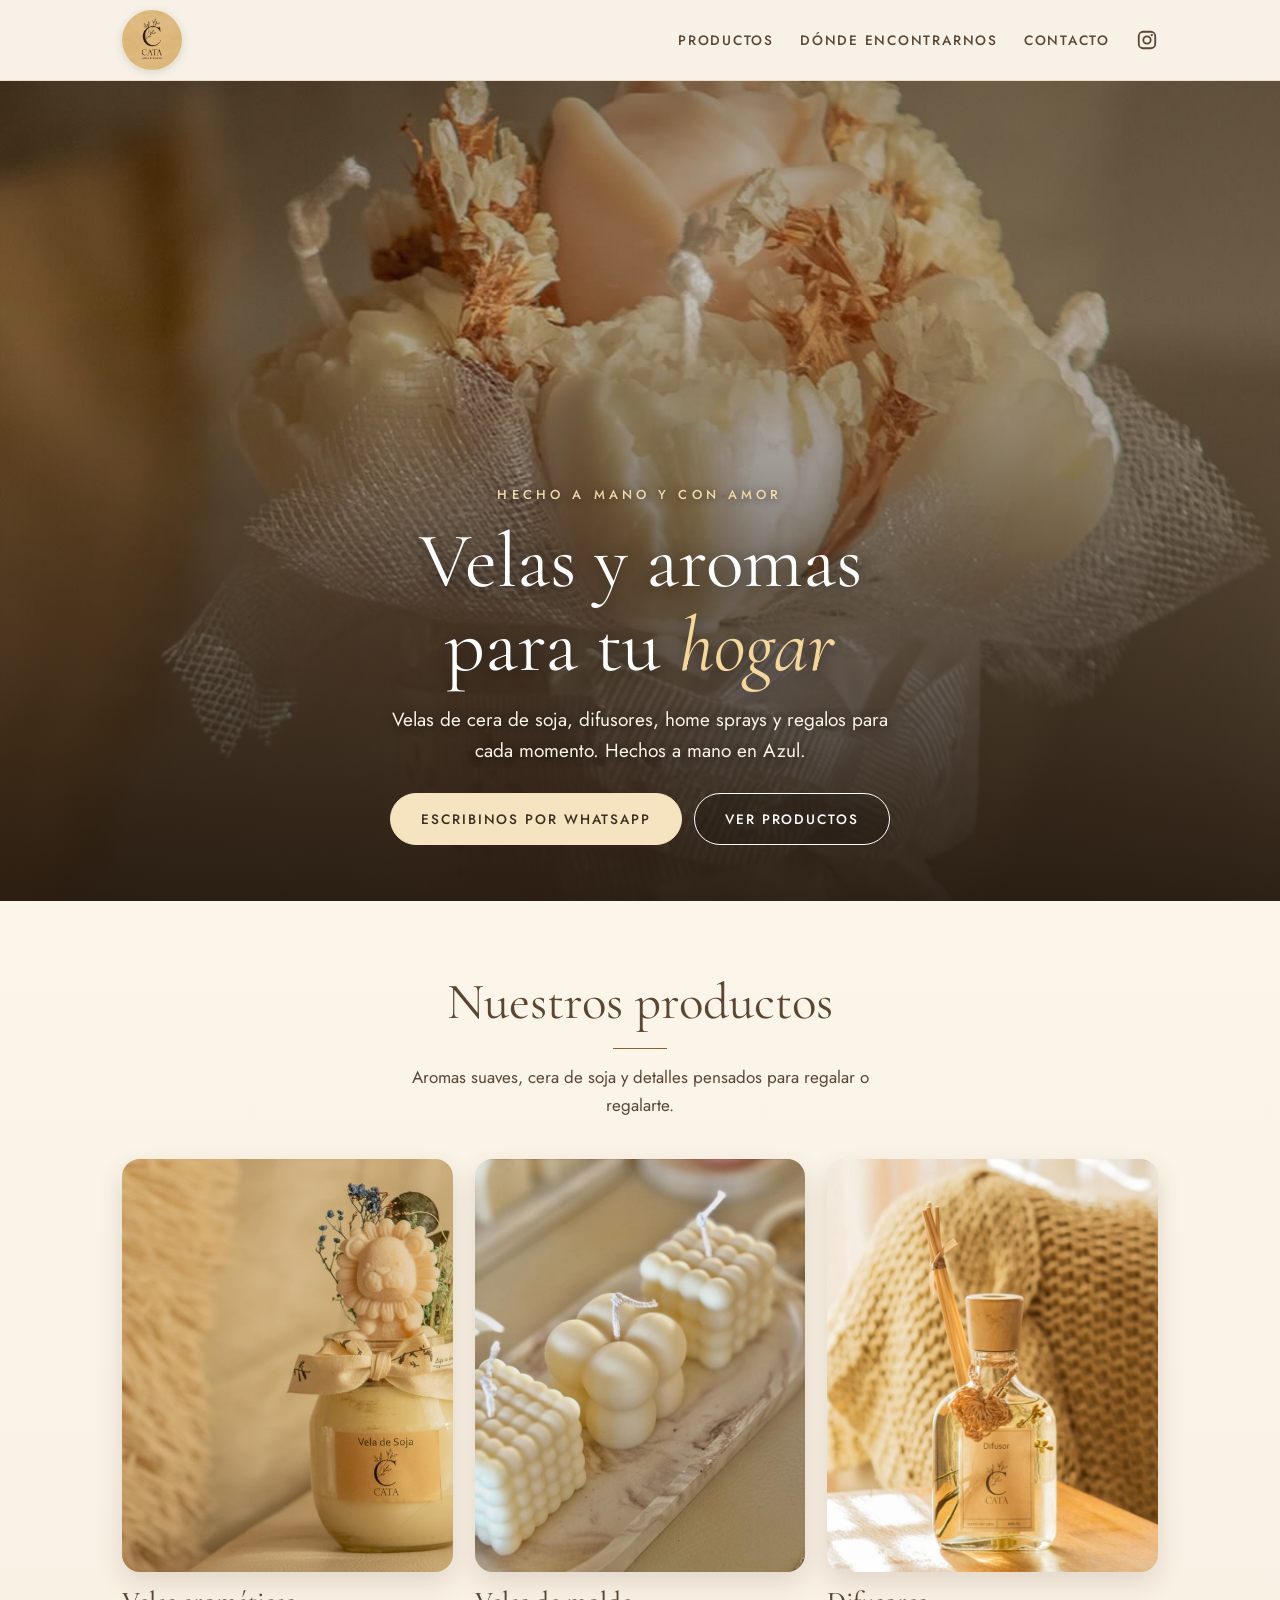
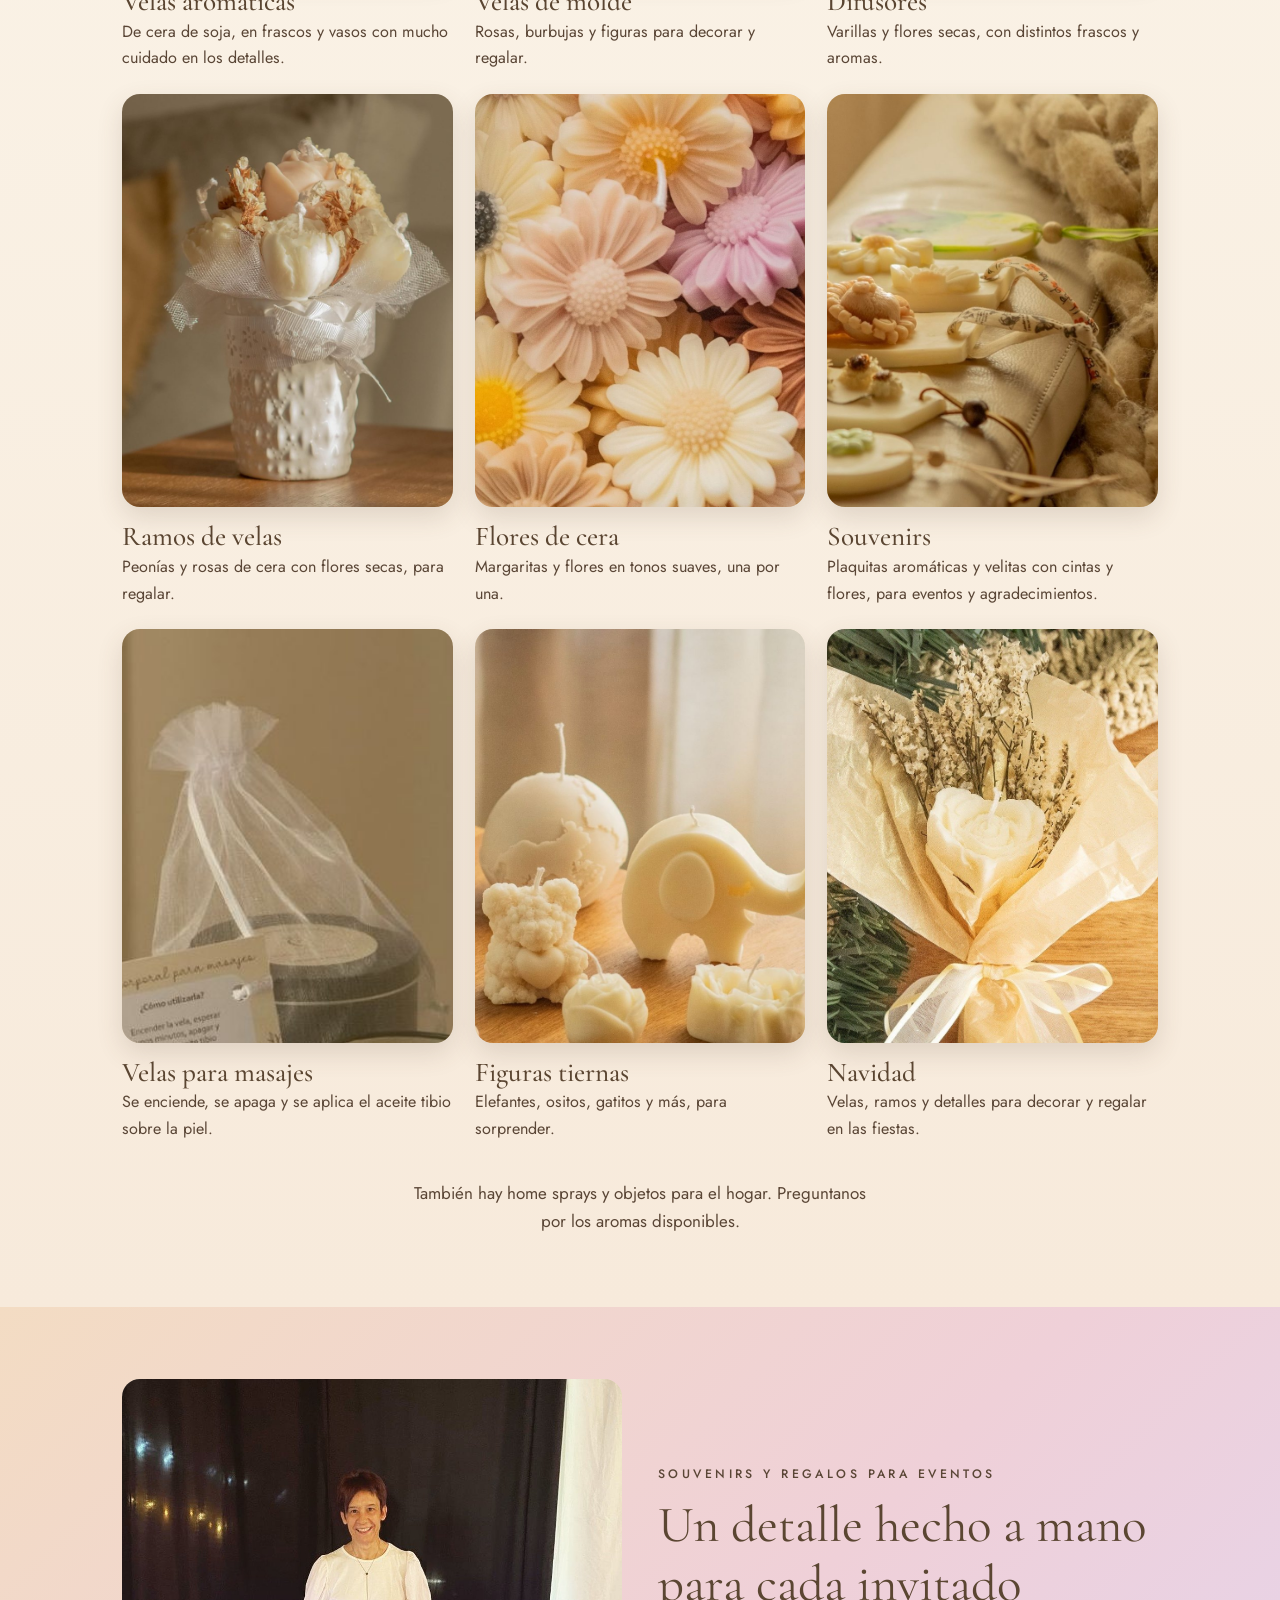
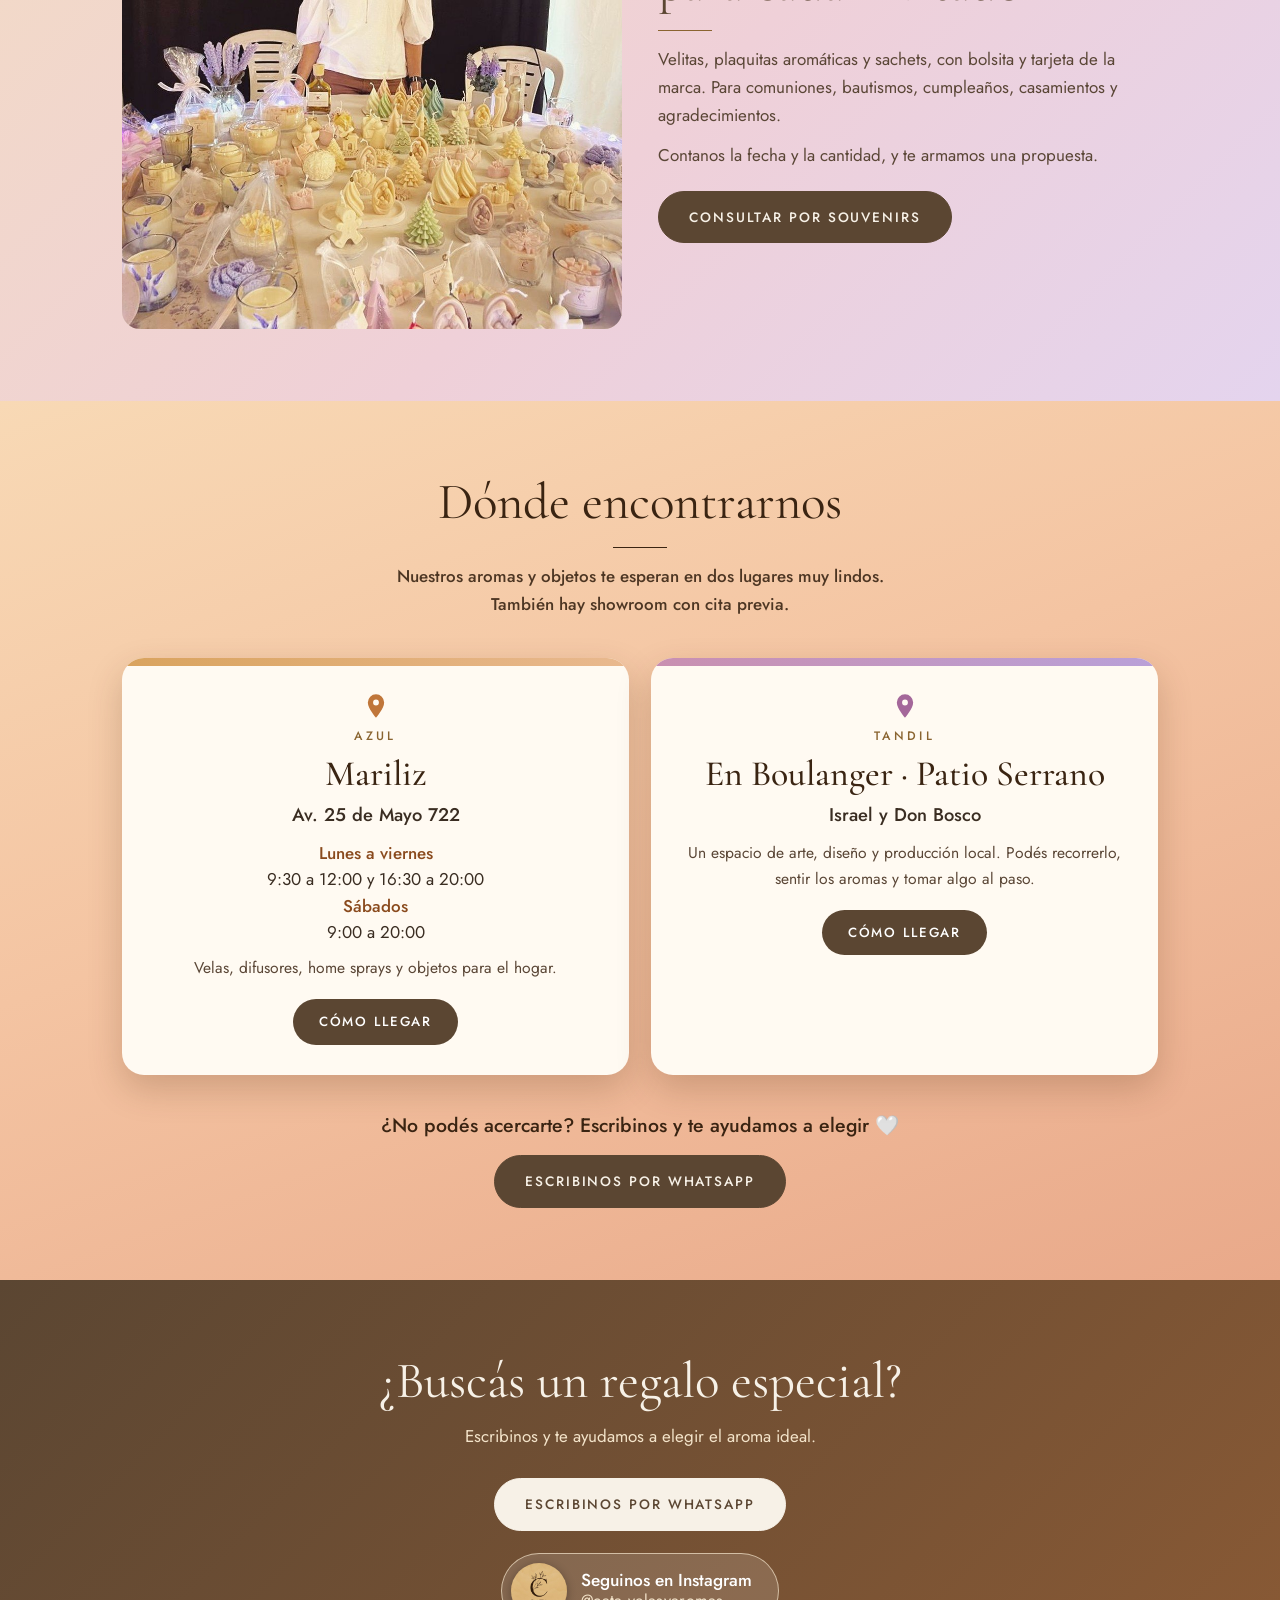
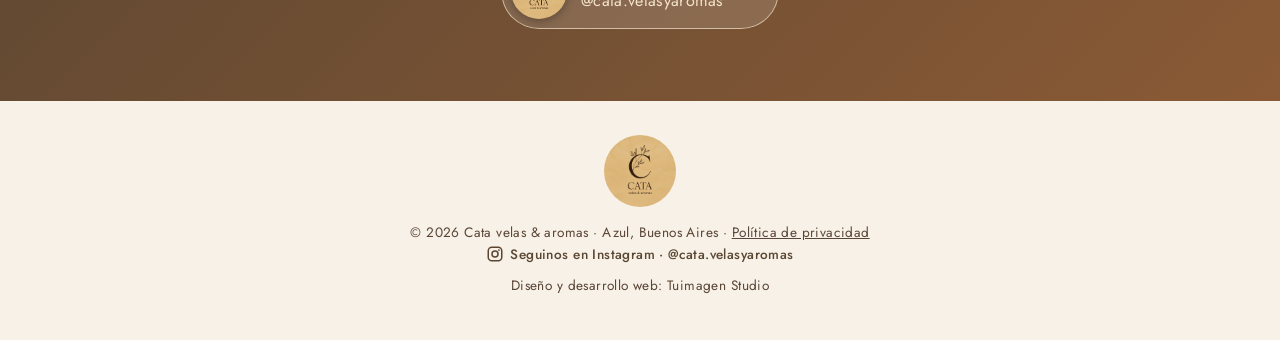
==== commit 2e24a11b: "Souvenirs con plaquitas y Instagram con logo que lleva al perfil Co-Authored-By: Claude Sonnet 5.5 <" ====
--- a/index.html
+++ b/index.html
@@ -162,6 +162,12 @@
   @media(max-width:520px){nav a:nth-child(1){display:none}nav{gap:16px;font-size:.74rem}}
   .nopodes{text-align:center;margin-top:34px}
   .nopodes p{font-size:1.15rem;font-weight:500;color:#3a2412;margin-bottom:14px}
+  .ig-card{display:inline-flex;align-items:center;gap:14px;margin-top:22px;padding:9px 26px 9px 9px;border-radius:999px;background:rgba(255,255,255,.14);border:1.5px solid rgba(243,227,201,.7);color:#fff;text-decoration:none;text-align:left;transition:background .2s}
+  .ig-card:hover{background:rgba(255,255,255,.26)}
+  .ig-card img{width:56px;height:56px;border-radius:50%;display:block;box-shadow:0 2px 10px rgba(0,0,0,.3)}
+  .ig-card span{display:flex;flex-direction:column;line-height:1.25}
+  .ig-card b{font-weight:500;font-size:1.02rem;color:#fff}
+  .ig-card small{font-size:.95rem;color:#f3e3c9;letter-spacing:.02em}
 </style>
 </head>
 <body>
@@ -195,7 +201,7 @@
         <div class="card"><div class="foto"><img src="img/difusores.jpg" alt="Difusor Cata con varillas y corazón tejido" loading="lazy" width="750" height="1000"></div><h3>Difusores</h3><p>Varillas y flores secas, con distintos frascos y aromas.</p></div>
         <div class="card"><div class="foto"><img src="img/ramos.jpg" alt="Ramo de velas de peonías y rosa con flores secas" style="object-position:center 35%" loading="lazy" width="751" height="1000"></div><h3>Ramos de velas</h3><p>Peonías y rosas de cera con flores secas, para regalar.</p></div>
         <div class="card"><div class="foto"><img src="img/flores-cera.jpg" alt="Velas de cera con forma de margaritas de colores" loading="lazy" width="956" height="1000"></div><h3>Flores de cera</h3><p>Margaritas y flores en tonos suaves, una por una.</p></div>
-        <div class="card"><div class="foto"><img src="img/souvenirs.jpg" alt="Plaquitas aromáticas con flores secas en bolsitas de organza" style="object-position:center 60%" loading="lazy" width="1000" height="619"></div><h3>Souvenirs</h3><p>Plaquitas aromáticas y velitas para eventos y agradecimientos.</p></div>
+        <div class="card"><div class="foto"><img src="img/souvenirs.jpg?v=2" alt="Plaquitas aromáticas de cera con flores secas, margaritas y cintas, hechas a mano por Cata" loading="lazy" width="900" height="941"></div><h3>Souvenirs</h3><p>Plaquitas aromáticas y velitas con cintas y flores, para eventos y agradecimientos.</p></div>
         <div class="card"><div class="foto"><img src="img/masajes.jpg" alt="Vela corporal para masajes con su tarjeta de uso" style="object-position:46% center" loading="lazy" width="1000" height="394"></div><h3>Velas para masajes</h3><p>Se enciende, se apaga y se aplica el aceite tibio sobre la piel.</p></div>
         <div class="card"><div class="foto"><img src="img/figuras.jpg" alt="Velas de cera con forma de elefante, osito y rosa" loading="lazy" width="956" height="1000"></div><h3>Figuras tiernas</h3><p>Elefantes, ositos, gatitos y más, para sorprender.</p></div>
         <div class="card"><div class="foto"><img src="img/navidad.jpg?v=2" alt="Ramo de papel crema con una vela en forma de corazón, flores secas y ramitas de pino" style="object-position:48% center" loading="lazy" width="1440" height="959"></div><h3>Navidad</h3><p>Velas, ramos y detalles para decorar y regalar en las fiestas.</p></div>
@@ -237,7 +243,7 @@
       <h2>¿Buscás un regalo especial?</h2>
       <p>Escribinos y te ayudamos a elegir el aroma ideal.</p>
       <div class="botones"><a class="btn" href="https://wa.me/5492281325731?text=Hola%20Cata%2C%20busco%20un%20regalo" target="_blank" rel="noopener">Escribinos por WhatsApp</a>
-      <a class="btn btn-ig" href="https://www.instagram.com/cata.velasyaromas/" target="_blank" rel="noopener"><svg viewBox="0 0 24 24" width="20" height="20" aria-hidden="true"><path fill="currentColor" d="M7.8 2h8.4A5.8 5.8 0 0 1 22 7.8v8.4a5.8 5.8 0 0 1-5.8 5.8H7.8A5.8 5.8 0 0 1 2 16.2V7.8A5.8 5.8 0 0 1 7.8 2zm-.2 2A3.6 3.6 0 0 0 4 7.6v8.8A3.6 3.6 0 0 0 7.6 20h8.8a3.6 3.6 0 0 0 3.6-3.6V7.6A3.6 3.6 0 0 0 16.4 4H7.6zm9.65 1.5a1.25 1.25 0 1 1 0 2.5 1.25 1.25 0 0 1 0-2.5zM12 7a5 5 0 1 1 0 10 5 5 0 0 1 0-10zm0 2a3 3 0 1 0 0 6 3 3 0 0 0 0-6z"/></svg> @cata.velasyaromas</a></div>
+      </div><a class="ig-card" href="https://www.instagram.com/cata.velasyaromas/" target="_blank" rel="noopener"><img src="img/logo.jpg?v=2" alt="" width="56" height="56"><span><b>Seguinos en Instagram</b><small>@cata.velasyaromas</small></span></a>
     </div>
   </section>
 </main>
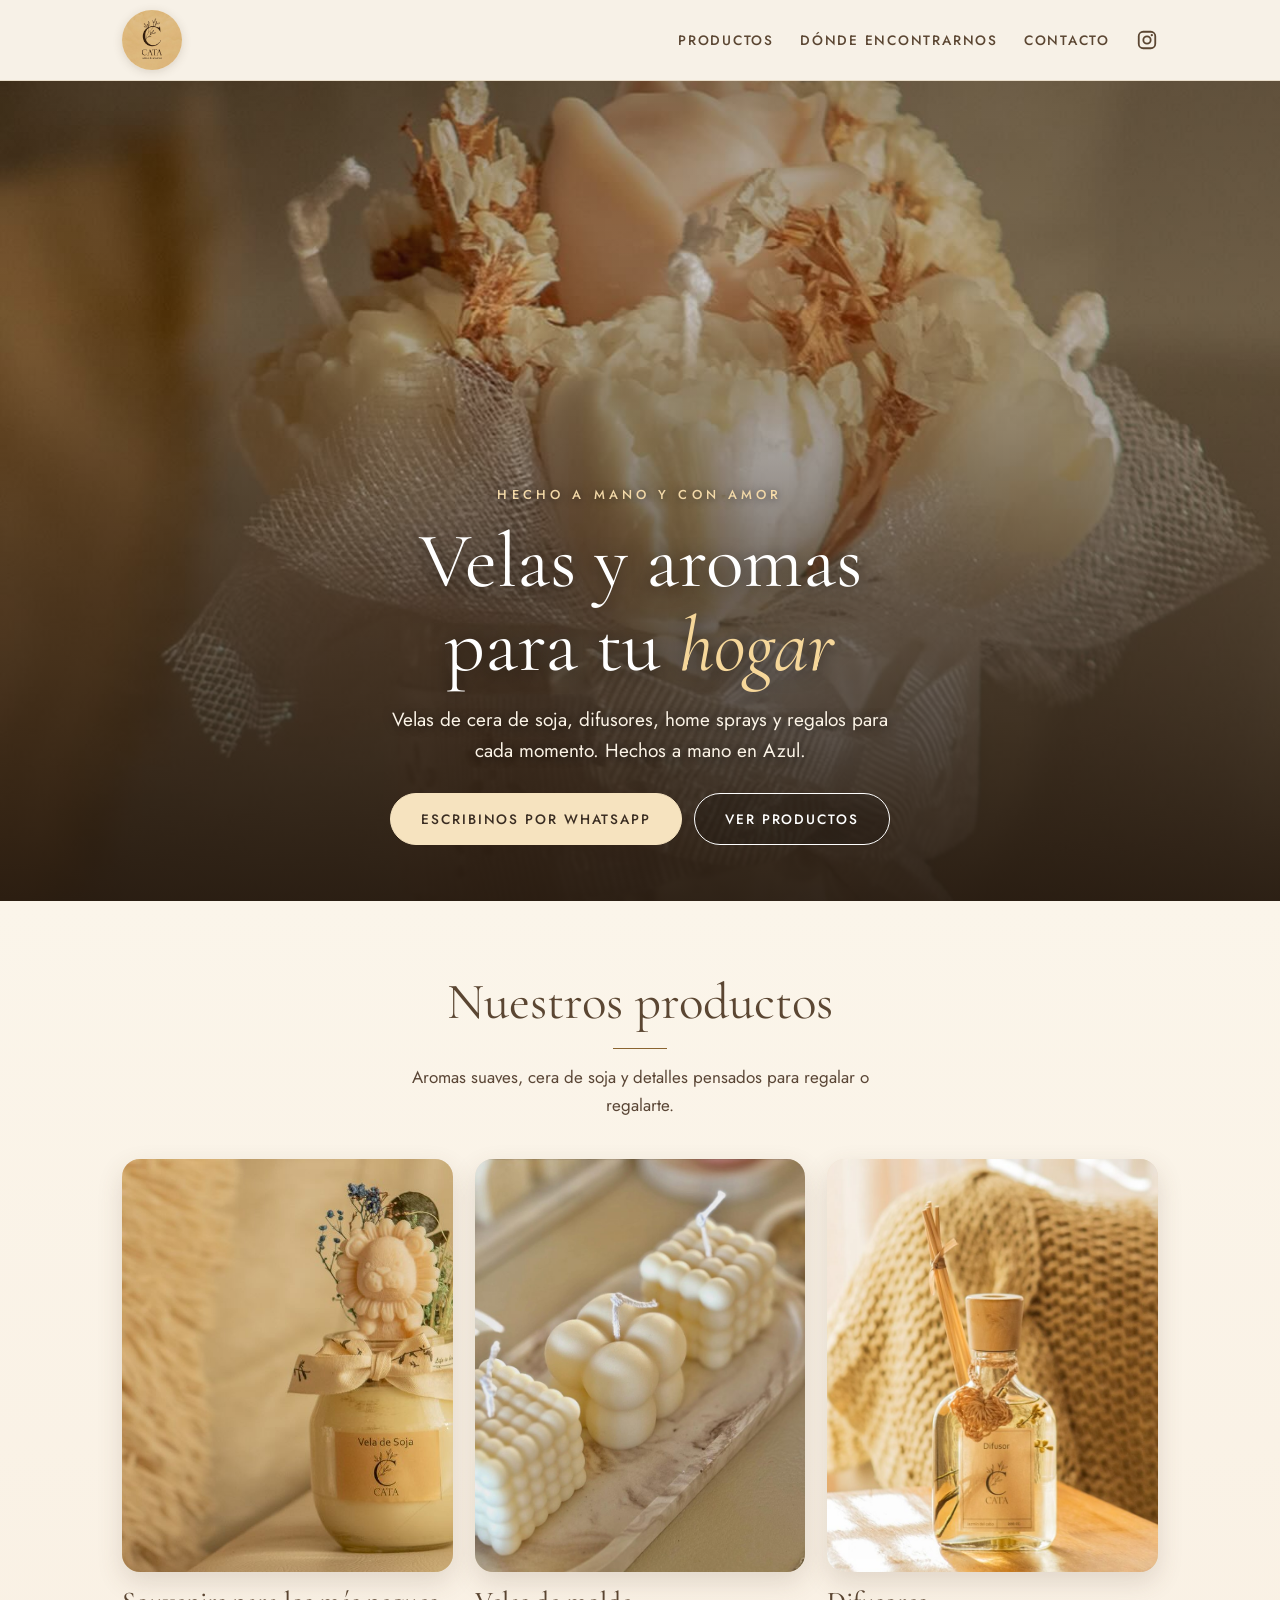
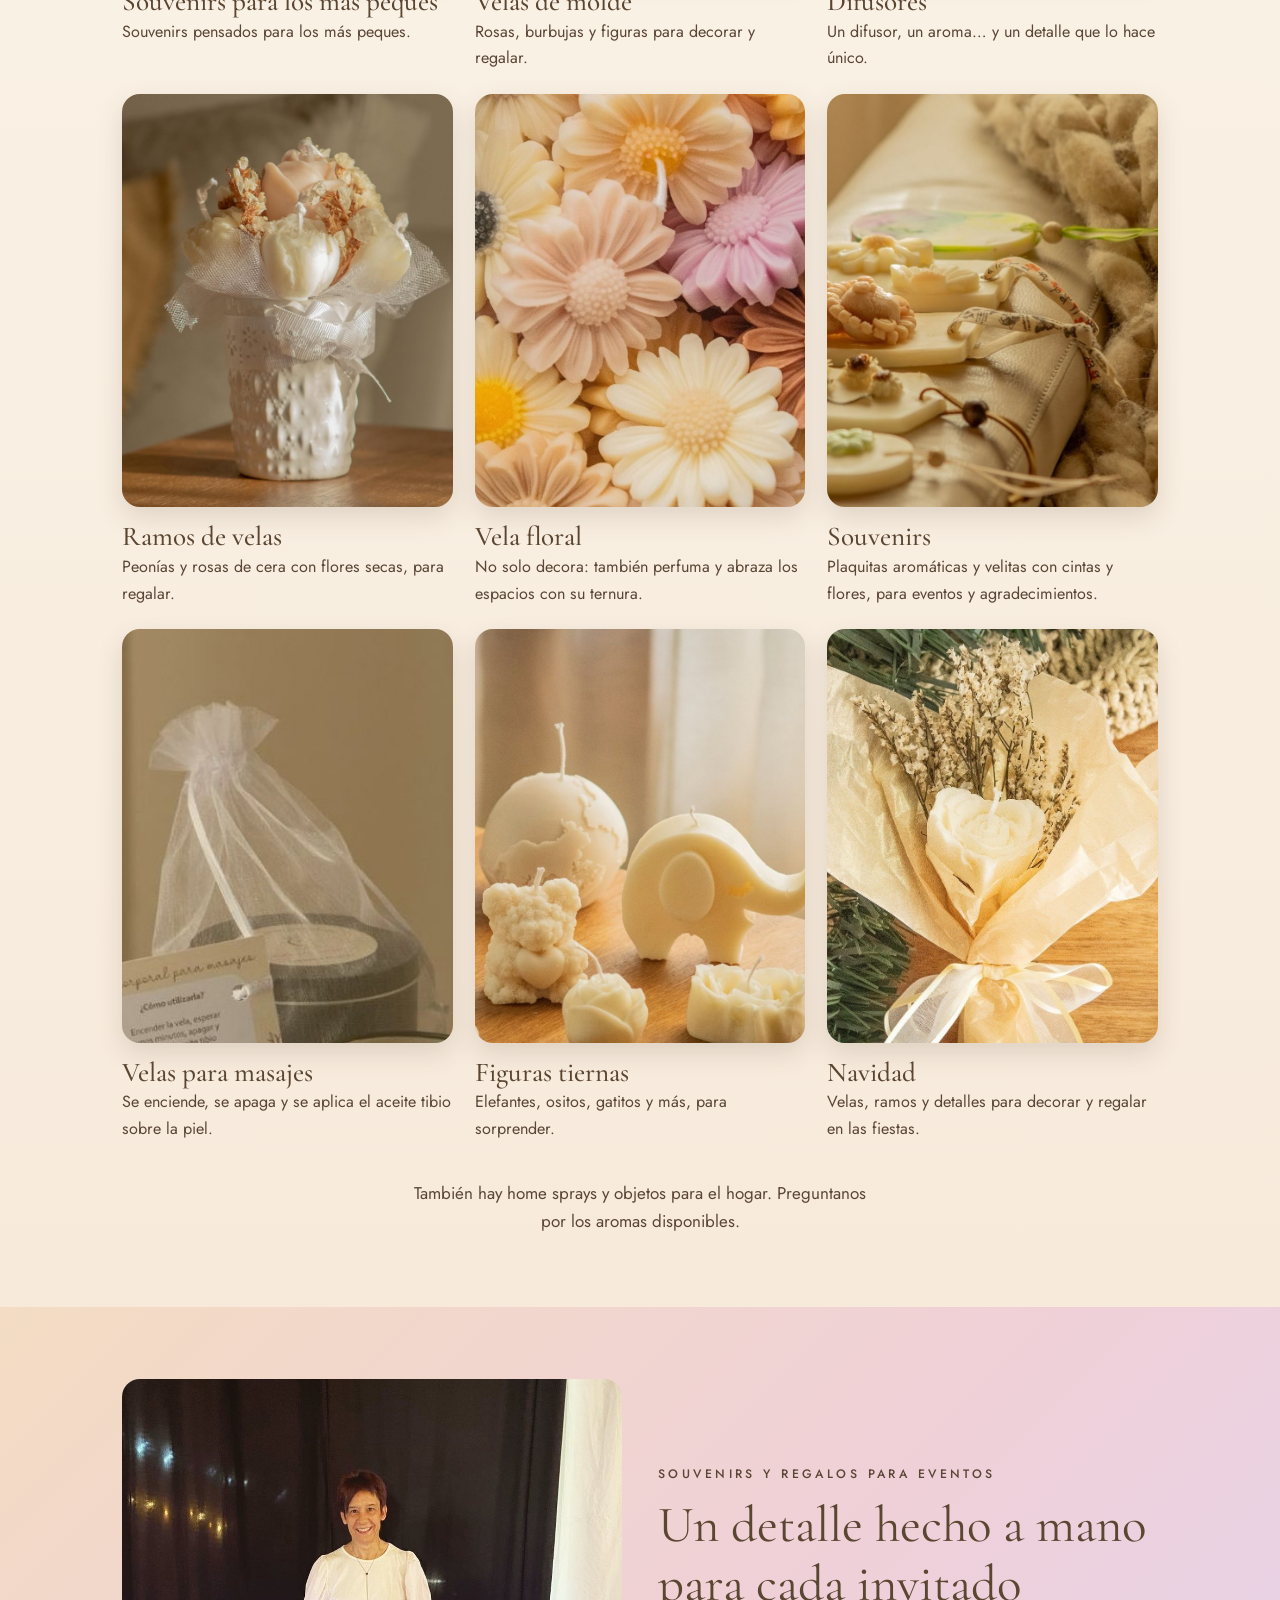
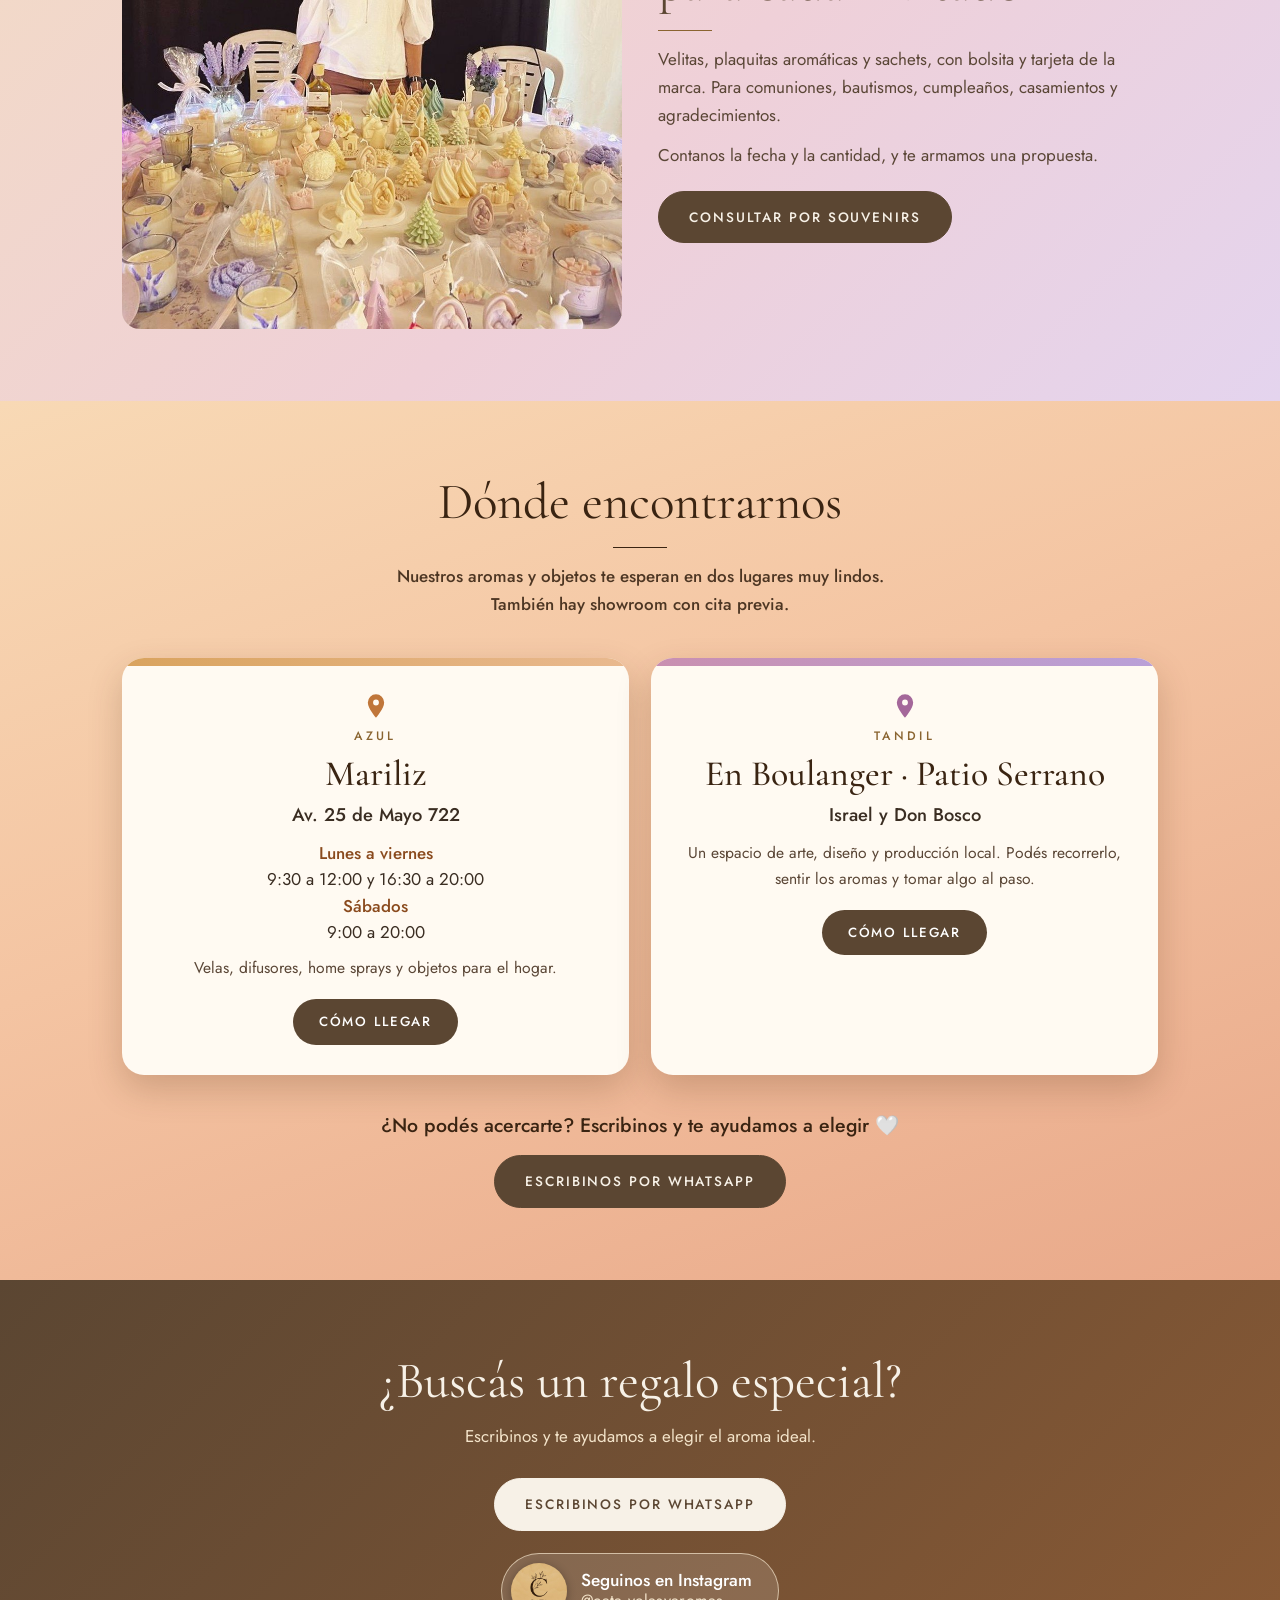
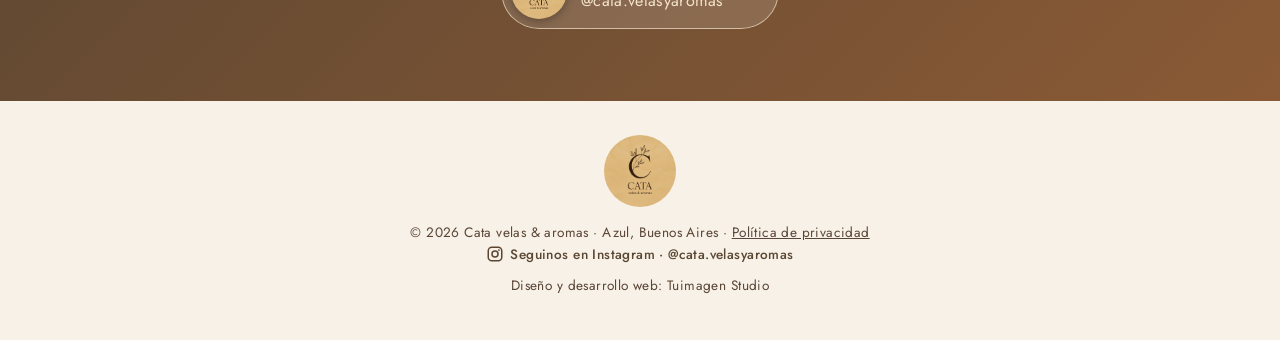
==== commit 199ffb57: "Textos de Cata en las tarjetas: souvenirs peques, difusores y vela floral Co-Authored-By: Claude Son" ====
--- a/index.html
+++ b/index.html
@@ -196,11 +196,11 @@
       <h2>Nuestros productos</h2><div class="linea"></div>
       <p class="sub2">Aromas suaves, cera de soja y detalles pensados para regalar o regalarte.</p>
       <div class="grid">
-        <div class="card"><div class="foto"><img src="img/velas-soja.jpg" alt="Vela de soja Cata con un leoncito de cera y flores secas" loading="lazy" width="1000" height="666"></div><h3>Velas aromáticas</h3><p>De cera de soja, en frascos y vasos con mucho cuidado en los detalles.</p></div>
+        <div class="card"><div class="foto"><img src="img/velas-soja.jpg" alt="Souvenir para los más peques: frasco de cera de soja con un leoncito de cera y flores secas" loading="lazy" width="1000" height="666"></div><h3>Souvenirs para los más peques</h3><p>Souvenirs pensados para los más peques.</p></div>
         <div class="card"><div class="foto"><img src="img/velas-molde.jpg" alt="Velas de molde de cera de soja" loading="lazy" width="829" height="1000"></div><h3>Velas de molde</h3><p>Rosas, burbujas y figuras para decorar y regalar.</p></div>
-        <div class="card"><div class="foto"><img src="img/difusores.jpg" alt="Difusor Cata con varillas y corazón tejido" loading="lazy" width="750" height="1000"></div><h3>Difusores</h3><p>Varillas y flores secas, con distintos frascos y aromas.</p></div>
+        <div class="card"><div class="foto"><img src="img/difusores.jpg" alt="Difusor Cata con varillas y corazón tejido" loading="lazy" width="750" height="1000"></div><h3>Difusores</h3><p>Un difusor, un aroma… y un detalle que lo hace único.</p></div>
         <div class="card"><div class="foto"><img src="img/ramos.jpg" alt="Ramo de velas de peonías y rosa con flores secas" style="object-position:center 35%" loading="lazy" width="751" height="1000"></div><h3>Ramos de velas</h3><p>Peonías y rosas de cera con flores secas, para regalar.</p></div>
-        <div class="card"><div class="foto"><img src="img/flores-cera.jpg" alt="Velas de cera con forma de margaritas de colores" loading="lazy" width="956" height="1000"></div><h3>Flores de cera</h3><p>Margaritas y flores en tonos suaves, una por una.</p></div>
+        <div class="card"><div class="foto"><img src="img/flores-cera.jpg" alt="Velas de cera con forma de margaritas de colores" loading="lazy" width="956" height="1000"></div><h3>Vela floral</h3><p>No solo decora: también perfuma y abraza los espacios con su ternura.</p></div>
         <div class="card"><div class="foto"><img src="img/souvenirs.jpg?v=2" alt="Plaquitas aromáticas de cera con flores secas, margaritas y cintas, hechas a mano por Cata" loading="lazy" width="900" height="941"></div><h3>Souvenirs</h3><p>Plaquitas aromáticas y velitas con cintas y flores, para eventos y agradecimientos.</p></div>
         <div class="card"><div class="foto"><img src="img/masajes.jpg" alt="Vela corporal para masajes con su tarjeta de uso" style="object-position:46% center" loading="lazy" width="1000" height="394"></div><h3>Velas para masajes</h3><p>Se enciende, se apaga y se aplica el aceite tibio sobre la piel.</p></div>
         <div class="card"><div class="foto"><img src="img/figuras.jpg" alt="Velas de cera con forma de elefante, osito y rosa" loading="lazy" width="956" height="1000"></div><h3>Figuras tiernas</h3><p>Elefantes, ositos, gatitos y más, para sorprender.</p></div>
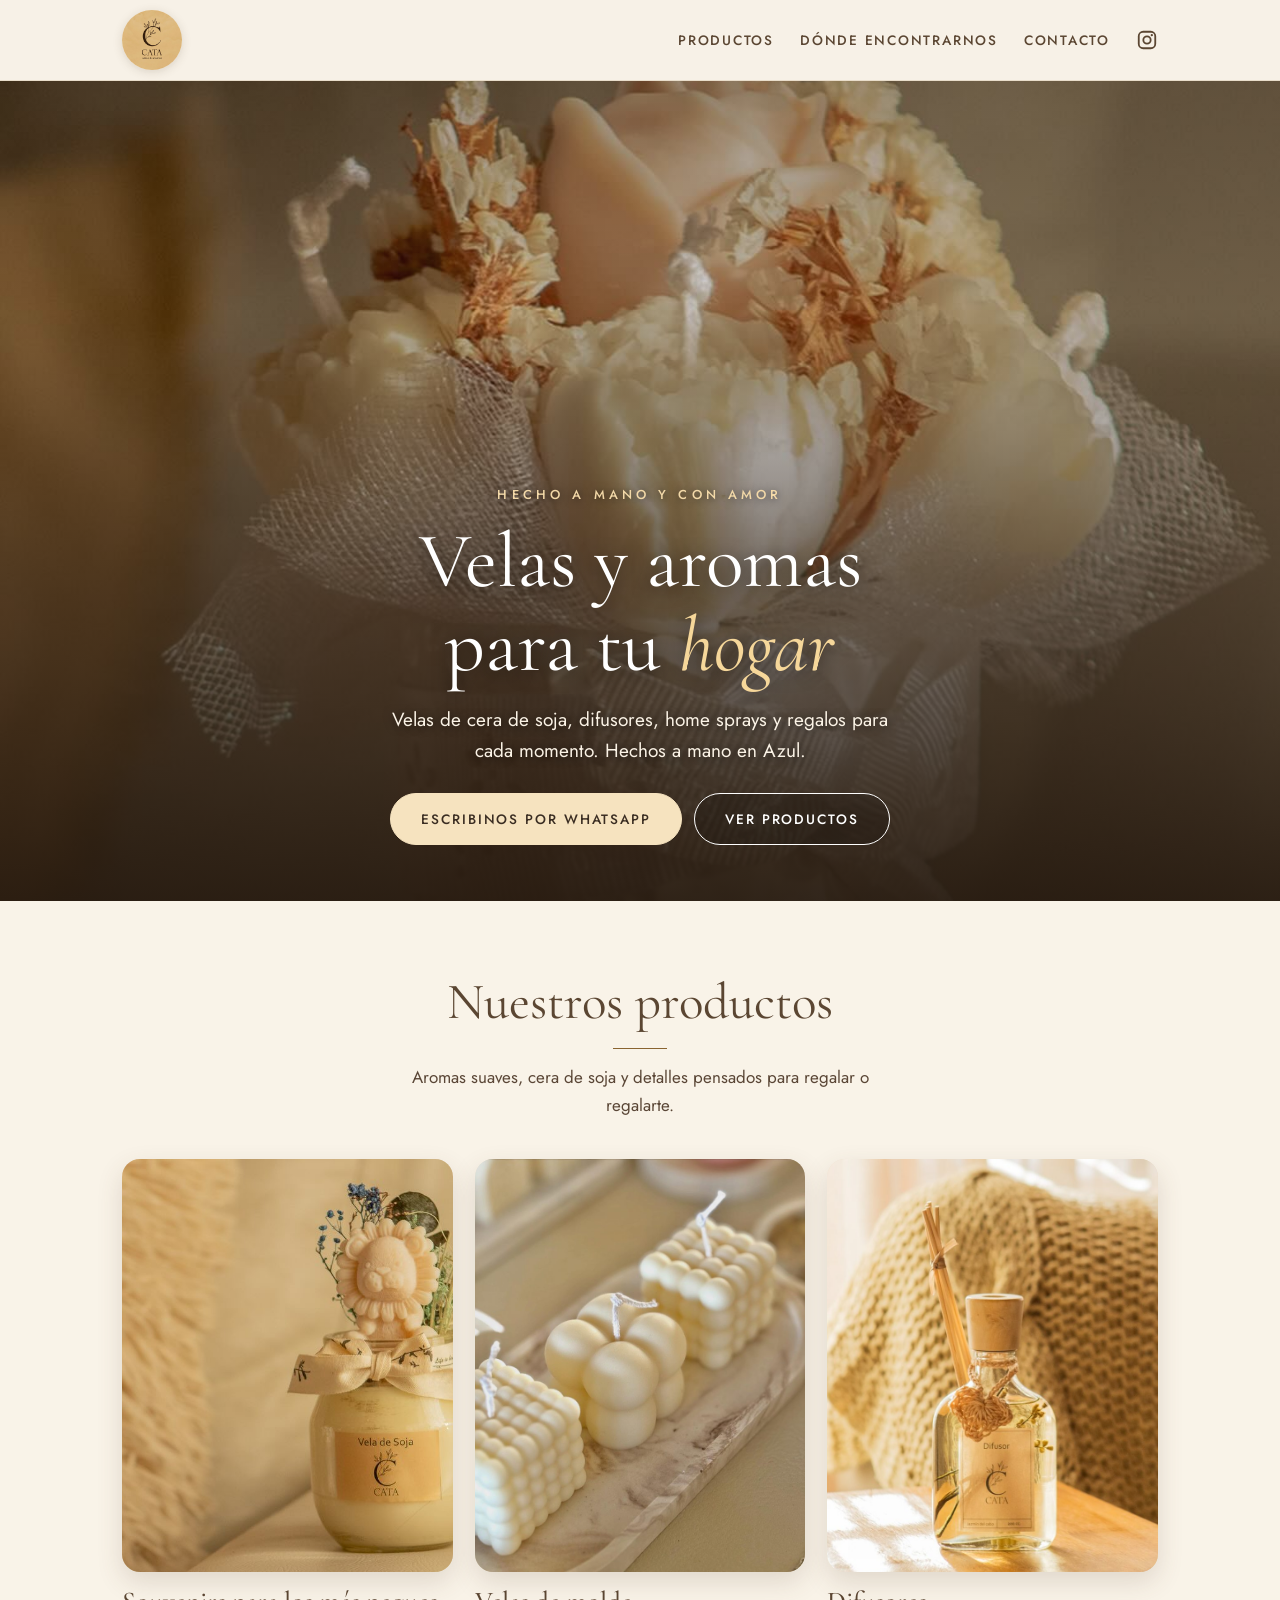
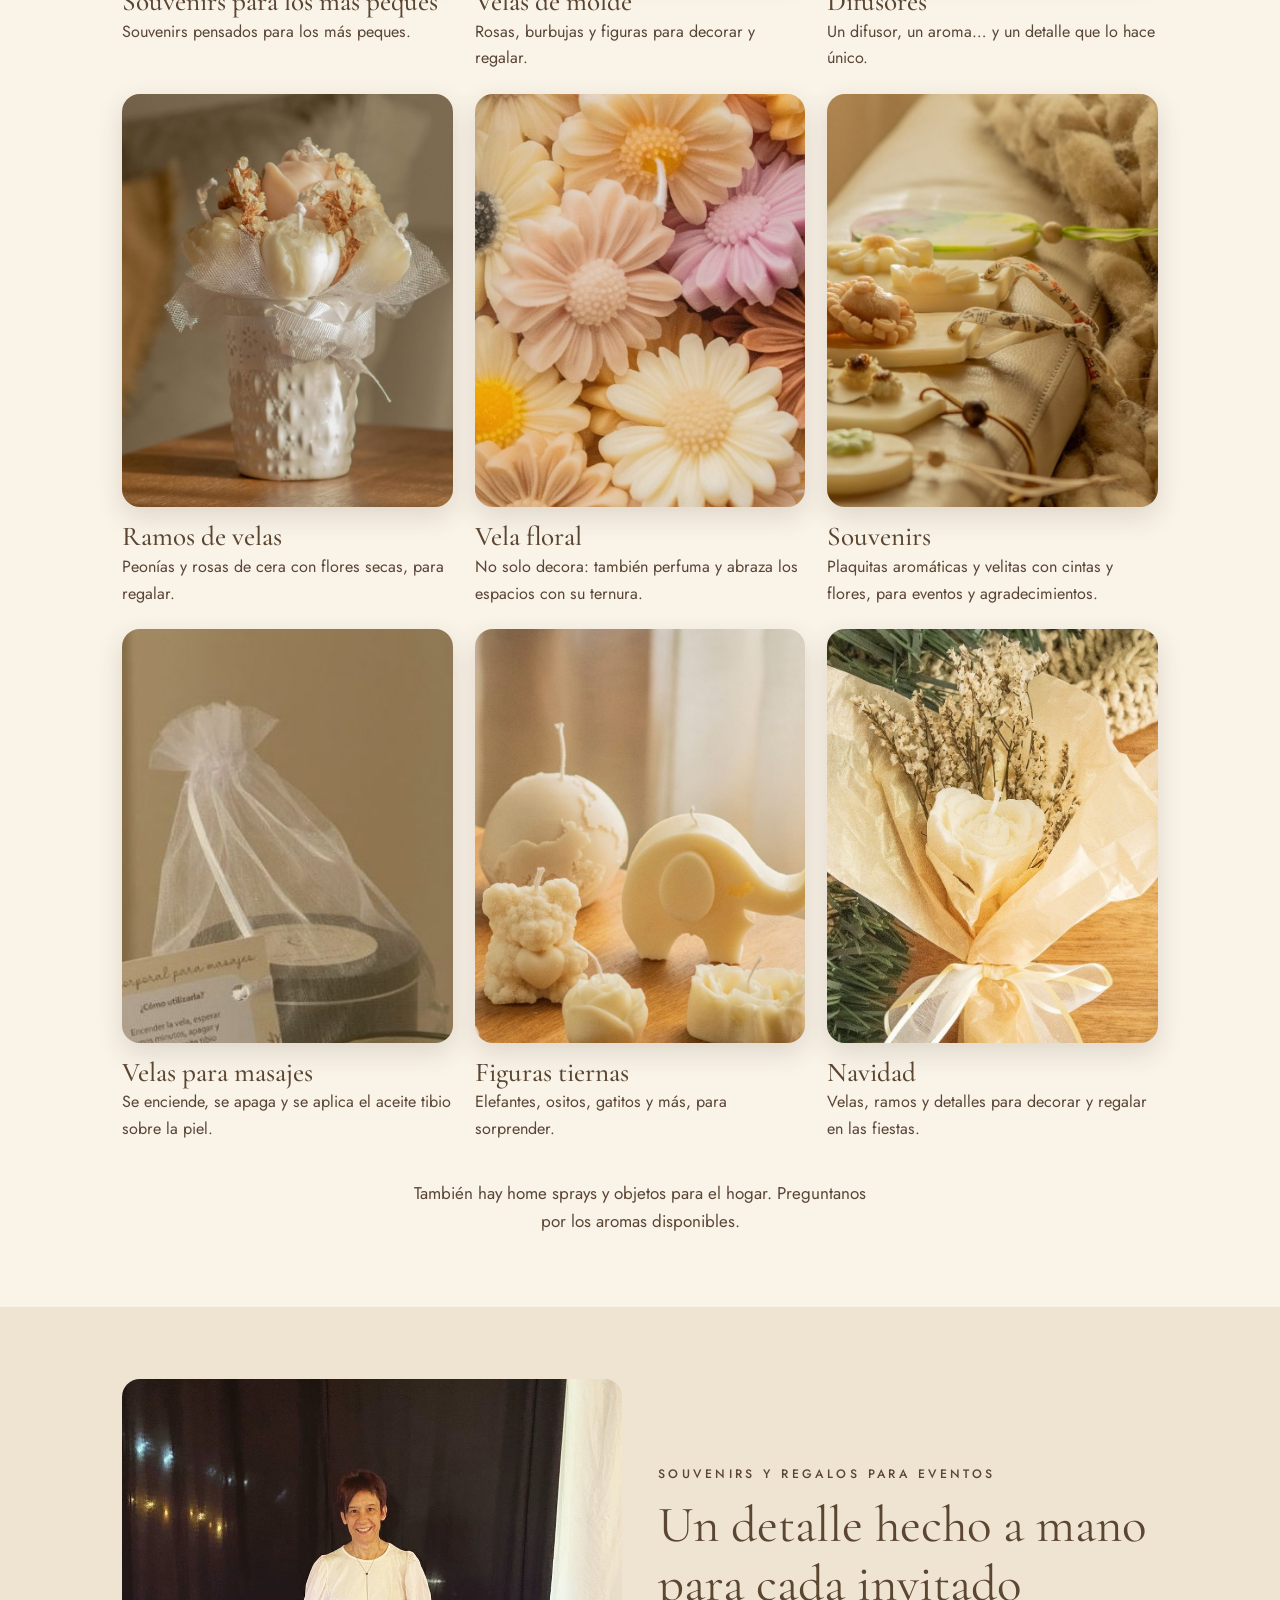
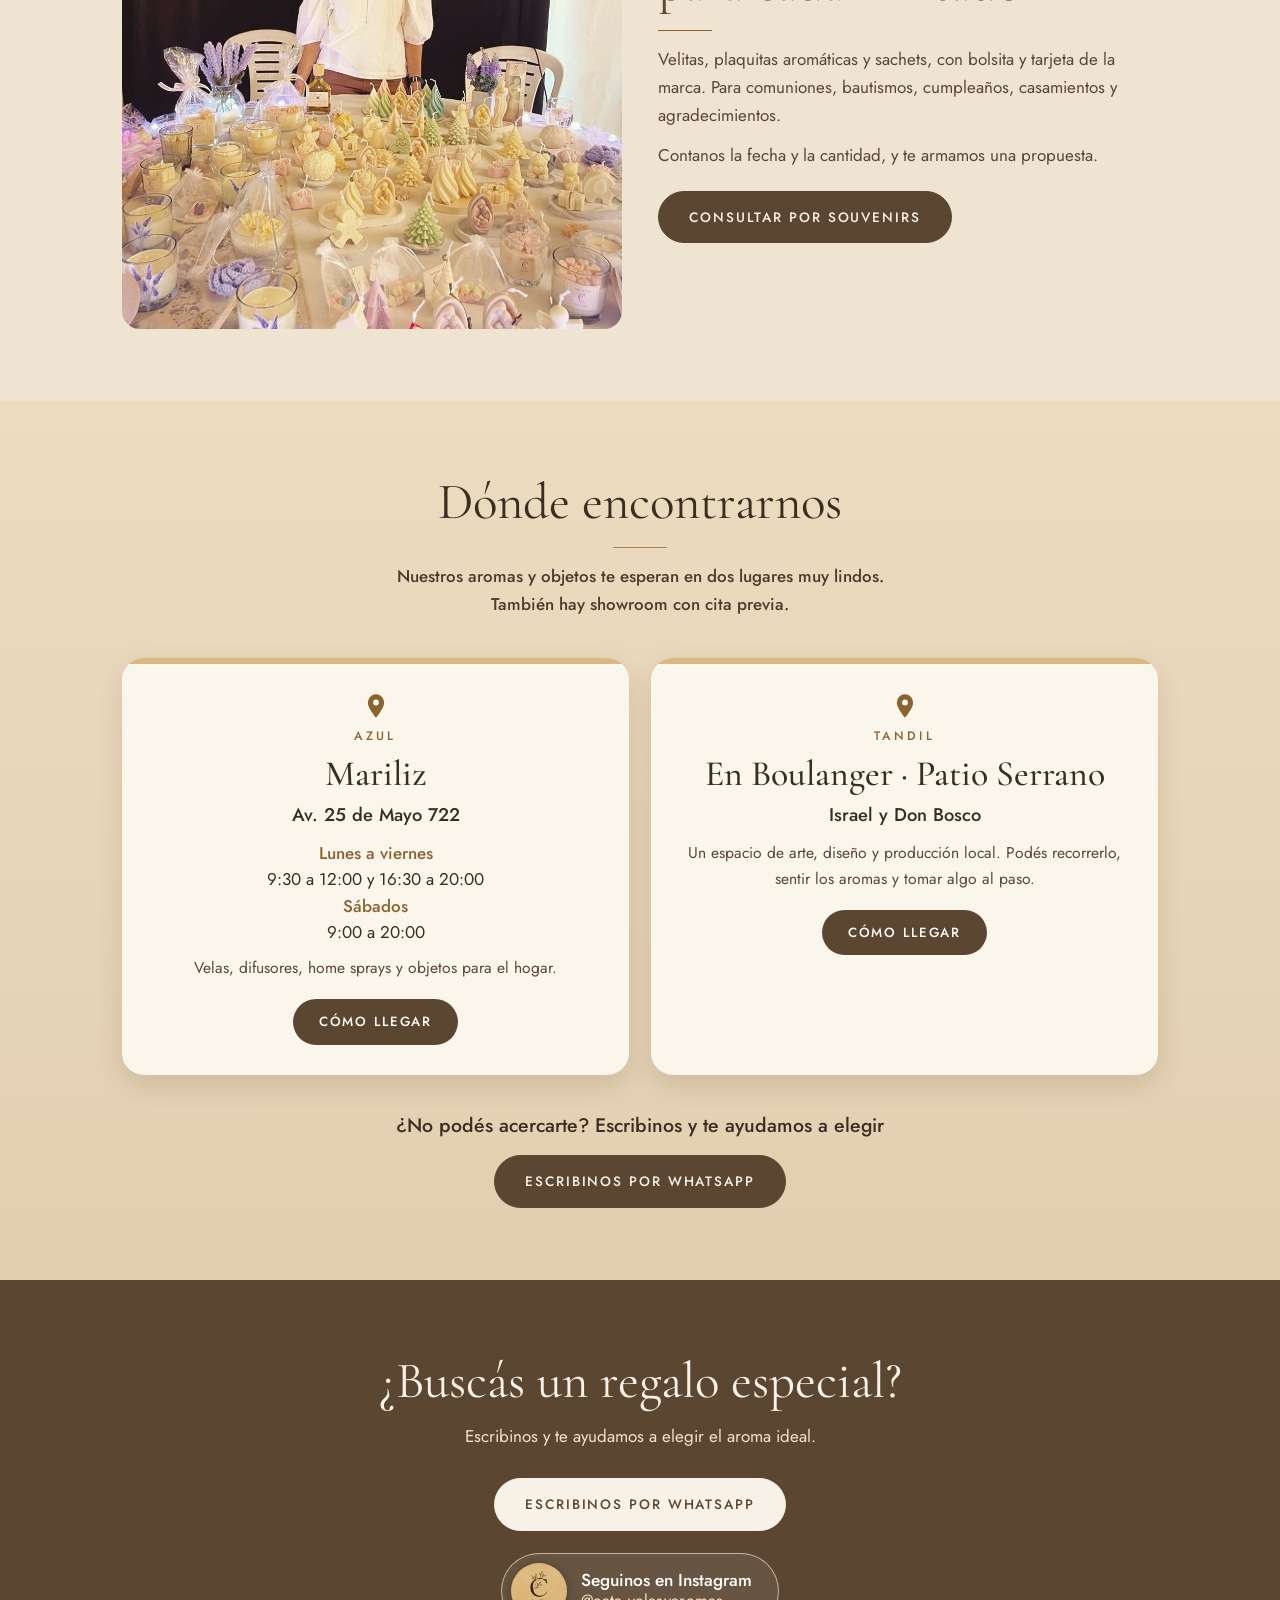
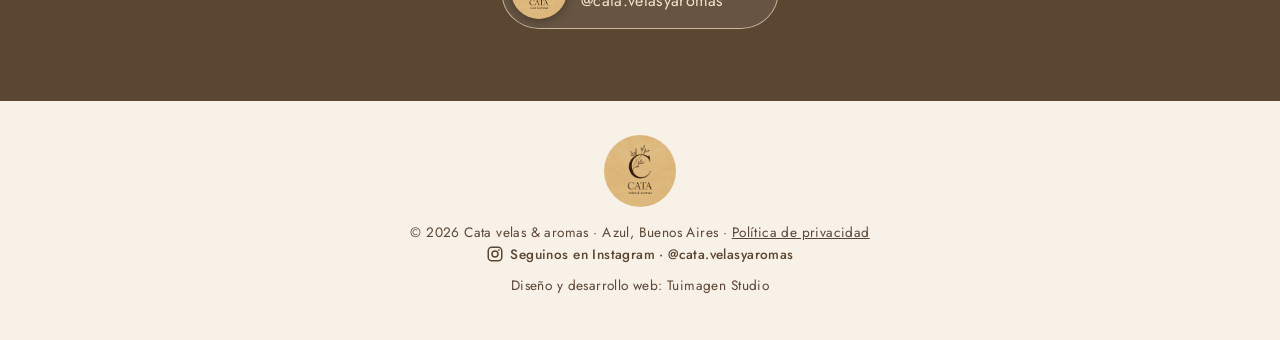
==== commit 62e7c4e0: "Paleta de marca: crema, arena, dorado y cacao" ====
--- a/index.html
+++ b/index.html
@@ -168,6 +168,24 @@
   .ig-card span{display:flex;flex-direction:column;line-height:1.25}
   .ig-card b{font-weight:500;font-size:1.02rem;color:#fff}
   .ig-card small{font-size:.95rem;color:#f3e3c9;letter-spacing:.02em}
+
+  /* ===== Paleta de marca: crema, lino, arena, dorado y cacao (sin rosas ni lilas) ===== */
+  #productos{background:#f9f3e8}
+  .alt,#souvenirs.alt{background:#efe4d2}
+  #donde{background:linear-gradient(180deg,#ecdcc0 0%,#e2cfb0 100%)}
+  #donde h2{color:#3a2d22}
+  #donde .sub2{color:#4a3b2d}
+  #donde .linea{background:#a98349}
+  .lugar{background:#fbf6ec;box-shadow:0 10px 26px rgba(91,70,50,.16)}
+  .lugar::before,.lugar.l2::before{background:#d9b883;height:6px}
+  .lugar .pin,.lugar.l2 .pin{color:#8a6430}
+  .lugar h3{color:#3a2d22}
+  .lugar .hor b{color:#8a6430}
+  .lugar .como{background:#5b4632}
+  .lugar .como:hover{background:#8a6430}
+  .nopodes p{color:#3a2d22}
+  .cierre{background:#5b4632}
+  .ig-card{background:rgba(255,255,255,.08)}
 </style>
 </head>
 <body>
@@ -232,7 +250,7 @@
         <div class="lugar l2"><svg class="pin" viewBox="0 0 24 24" width="28" height="28" aria-hidden="true"><path fill="currentColor" d="M12 2a7 7 0 0 0-7 7c0 5.2 7 13 7 13s7-7.8 7-13a7 7 0 0 0-7-7zm0 9.5A2.5 2.5 0 1 1 12 6.5a2.5 2.5 0 0 1 0 5z"/></svg><p class="ciudad">Tandil</p><h3>En Boulanger · Patio Serrano</h3><p class="dir">Israel y Don Bosco</p><p class="det">Un espacio de arte, diseño y producción local. Podés recorrerlo, sentir los aromas y tomar algo al paso.</p><a class="como" href="https://www.google.com/maps/search/?api=1&amp;query=En%20Boulanger%20Patio%20Serrano%2C%20Israel%20y%20Don%20Bosco%2C%20Tandil%2C%20Buenos%20Aires" target="_blank" rel="noopener">Cómo llegar</a></div>
       </div>
       <div class="nopodes">
-        <p>¿No podés acercarte? Escribinos y te ayudamos a elegir 🤍</p>
+        <p>¿No podés acercarte? Escribinos y te ayudamos a elegir</p>
         <a class="btn" href="https://wa.me/5492281325731?text=Hola%20Cata%2C%20no%20puedo%20acercarme%20y%20quiero%20que%20me%20ayuden%20a%20elegir" target="_blank" rel="noopener">Escribinos por WhatsApp</a>
       </div>
     </div>
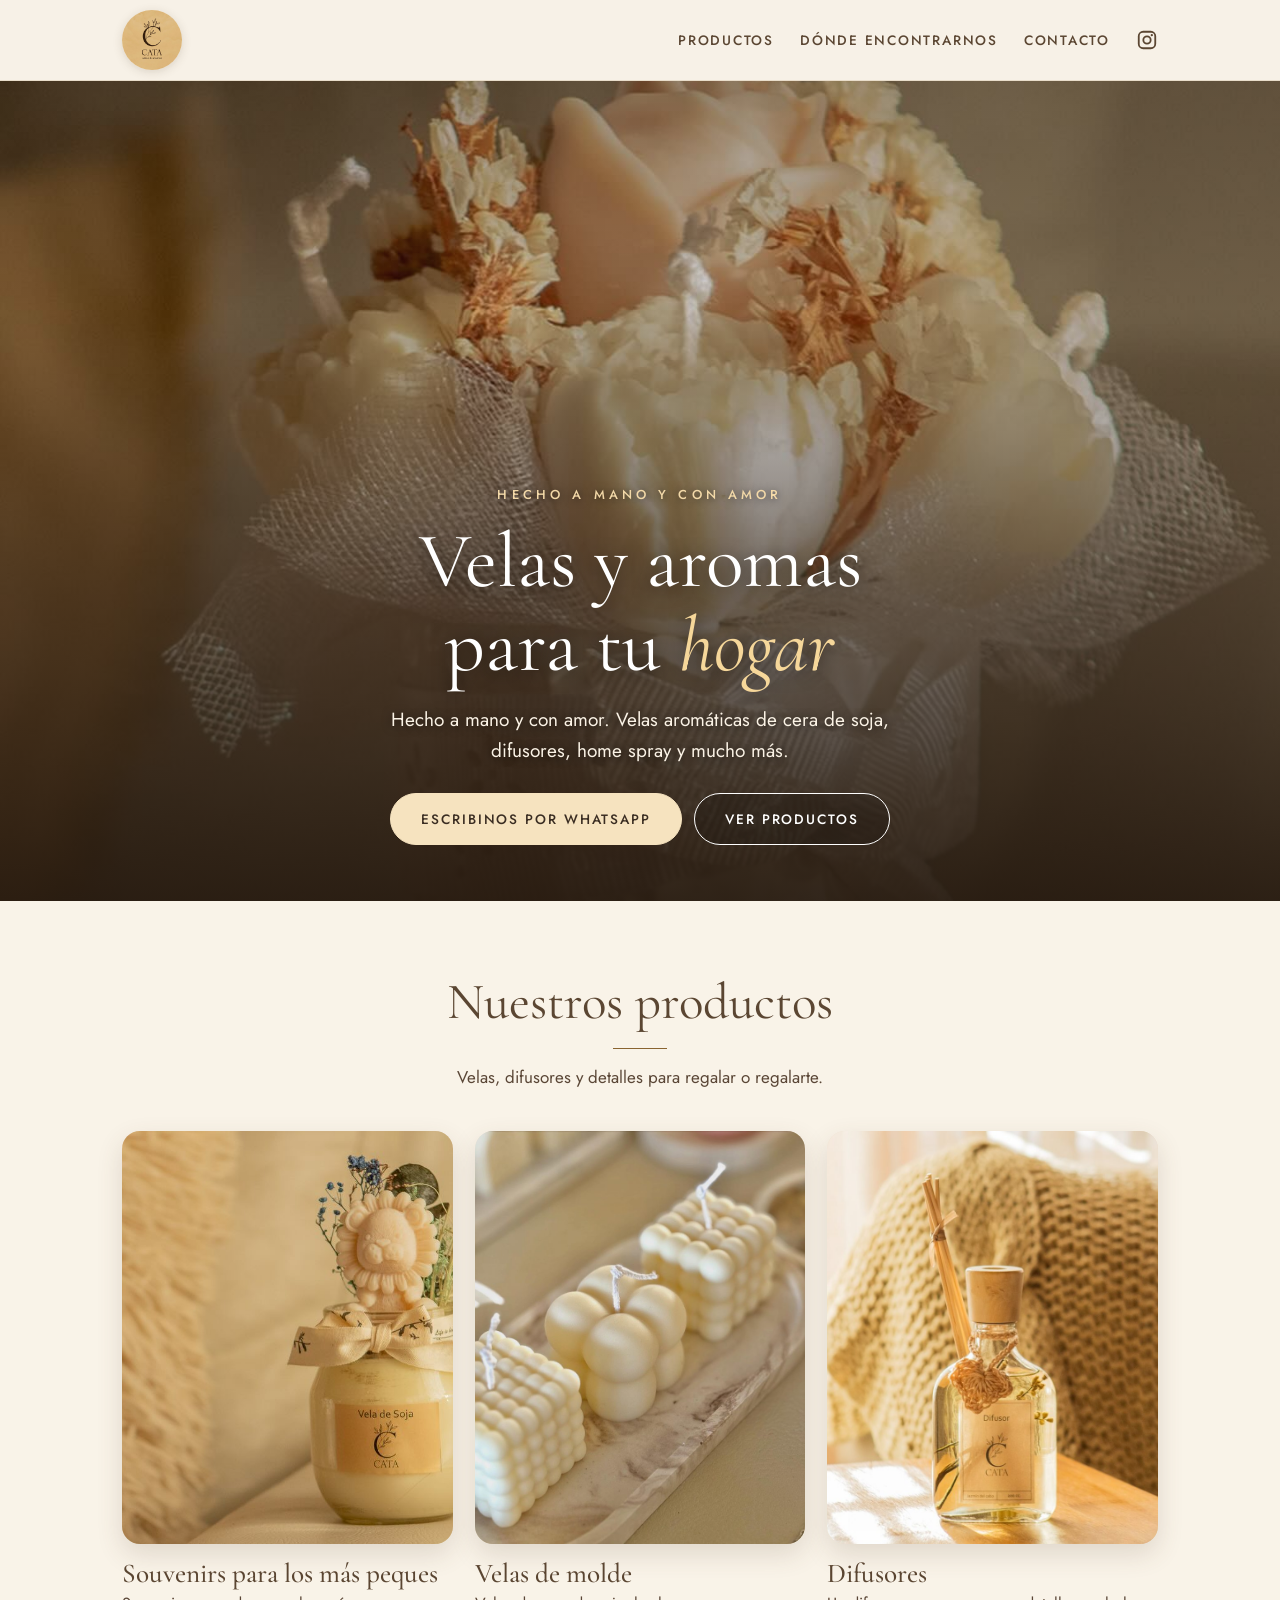
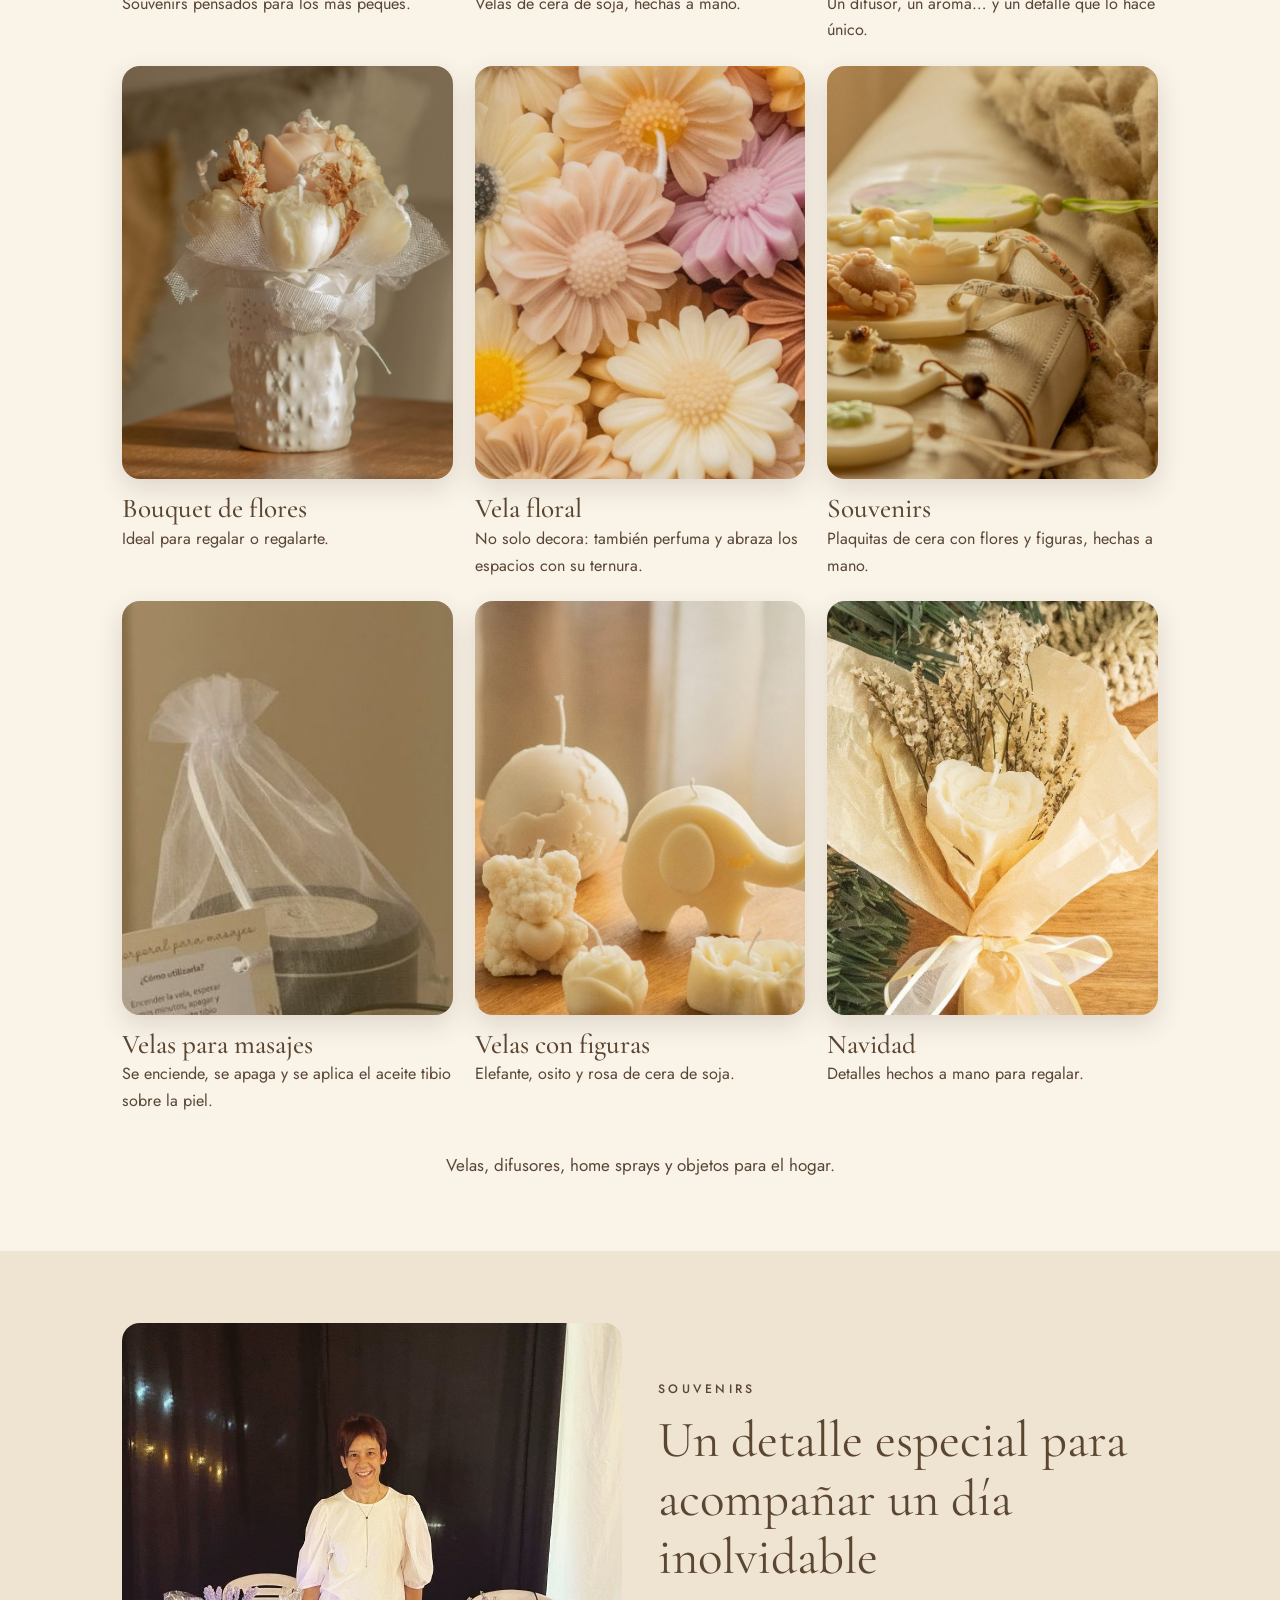
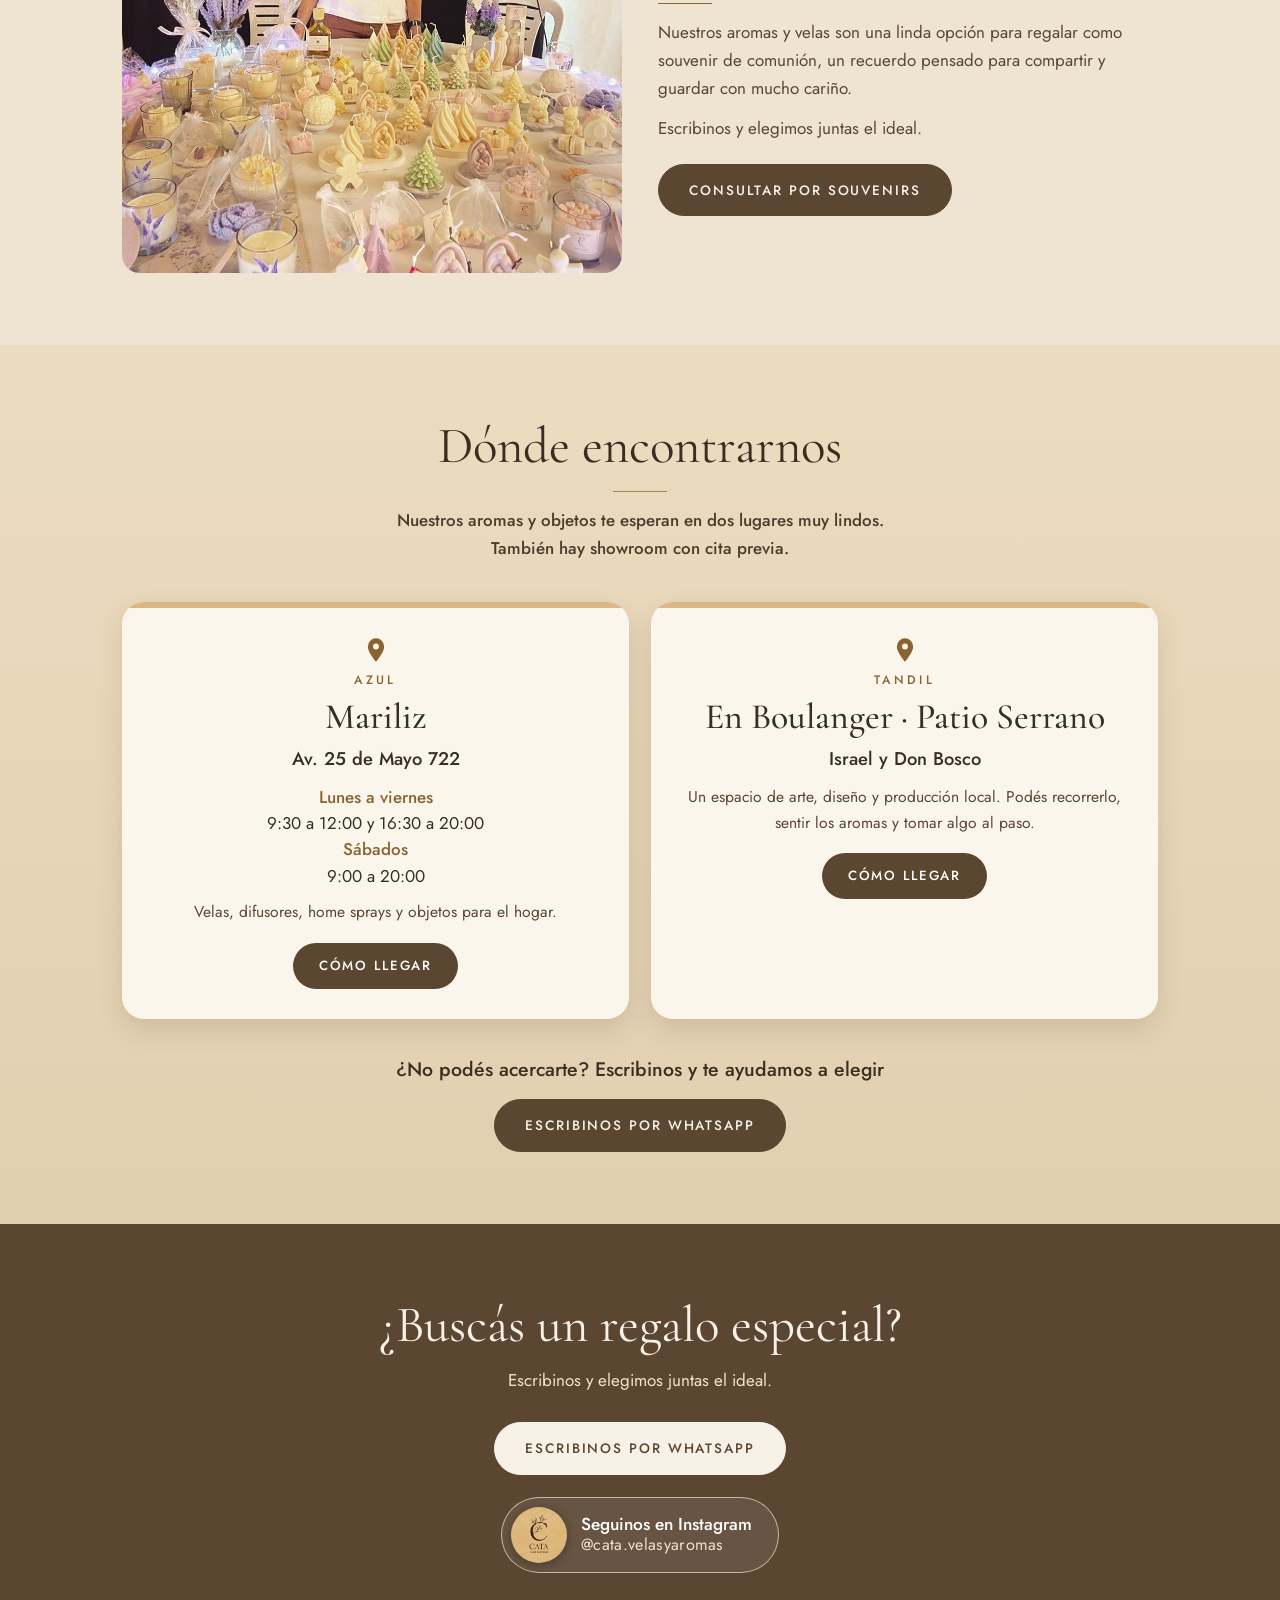
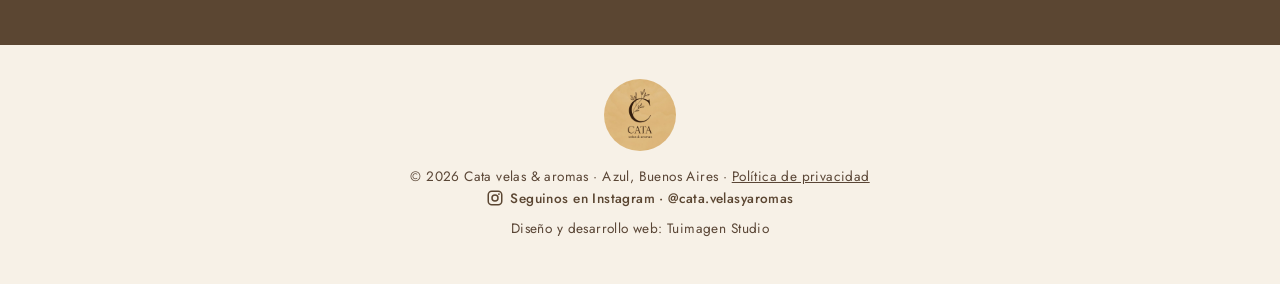
==== commit a8bec610: "Textos fieles a los posts de Cata, sin inventar" ====
--- a/index.html
+++ b/index.html
@@ -204,7 +204,7 @@
     <div class="hero-txt">
       <p class="peq">Hecho a mano y con amor</p>
       <h1>Velas y aromas para tu <i>hogar</i></h1>
-      <p class="sub">Velas de cera de soja, difusores, home sprays y regalos para cada momento. Hechos a mano en Azul.</p>
+      <p class="sub">Hecho a mano y con amor. Velas aromáticas de cera de soja, difusores, home spray y mucho más.</p>
       <div class="botones"><a class="btn" href="https://wa.me/5492281325731?text=Hola%20Cata%2C%20vi%20tu%20web%20y%20quiero%20consultar" target="_blank" rel="noopener">Escribinos por WhatsApp</a><a class="btn ghost" href="#productos">Ver productos</a></div>
     </div>
   </div>
@@ -212,19 +212,19 @@
   <section id="productos">
     <div class="wrap">
       <h2>Nuestros productos</h2><div class="linea"></div>
-      <p class="sub2">Aromas suaves, cera de soja y detalles pensados para regalar o regalarte.</p>
+      <p class="sub2">Velas, difusores y detalles para regalar o regalarte.</p>
       <div class="grid">
         <div class="card"><div class="foto"><img src="img/velas-soja.jpg" alt="Souvenir para los más peques: frasco de cera de soja con un leoncito de cera y flores secas" loading="lazy" width="1000" height="666"></div><h3>Souvenirs para los más peques</h3><p>Souvenirs pensados para los más peques.</p></div>
-        <div class="card"><div class="foto"><img src="img/velas-molde.jpg" alt="Velas de molde de cera de soja" loading="lazy" width="829" height="1000"></div><h3>Velas de molde</h3><p>Rosas, burbujas y figuras para decorar y regalar.</p></div>
+        <div class="card"><div class="foto"><img src="img/velas-molde.jpg" alt="Velas de molde de cera de soja" loading="lazy" width="829" height="1000"></div><h3>Velas de molde</h3><p>Velas de cera de soja, hechas a mano.</p></div>
         <div class="card"><div class="foto"><img src="img/difusores.jpg" alt="Difusor Cata con varillas y corazón tejido" loading="lazy" width="750" height="1000"></div><h3>Difusores</h3><p>Un difusor, un aroma… y un detalle que lo hace único.</p></div>
-        <div class="card"><div class="foto"><img src="img/ramos.jpg" alt="Ramo de velas de peonías y rosa con flores secas" style="object-position:center 35%" loading="lazy" width="751" height="1000"></div><h3>Ramos de velas</h3><p>Peonías y rosas de cera con flores secas, para regalar.</p></div>
+        <div class="card"><div class="foto"><img src="img/ramos.jpg" alt="Ramo de velas de peonías y rosa con flores secas" style="object-position:center 35%" loading="lazy" width="751" height="1000"></div><h3>Bouquet de flores</h3><p>Ideal para regalar o regalarte.</p></div>
         <div class="card"><div class="foto"><img src="img/flores-cera.jpg" alt="Velas de cera con forma de margaritas de colores" loading="lazy" width="956" height="1000"></div><h3>Vela floral</h3><p>No solo decora: también perfuma y abraza los espacios con su ternura.</p></div>
-        <div class="card"><div class="foto"><img src="img/souvenirs.jpg?v=2" alt="Plaquitas aromáticas de cera con flores secas, margaritas y cintas, hechas a mano por Cata" loading="lazy" width="900" height="941"></div><h3>Souvenirs</h3><p>Plaquitas aromáticas y velitas con cintas y flores, para eventos y agradecimientos.</p></div>
+        <div class="card"><div class="foto"><img src="img/souvenirs.jpg?v=2" alt="Plaquitas aromáticas de cera con flores secas, margaritas y cintas, hechas a mano por Cata" loading="lazy" width="900" height="941"></div><h3>Souvenirs</h3><p>Plaquitas de cera con flores y figuras, hechas a mano.</p></div>
         <div class="card"><div class="foto"><img src="img/masajes.jpg" alt="Vela corporal para masajes con su tarjeta de uso" style="object-position:46% center" loading="lazy" width="1000" height="394"></div><h3>Velas para masajes</h3><p>Se enciende, se apaga y se aplica el aceite tibio sobre la piel.</p></div>
-        <div class="card"><div class="foto"><img src="img/figuras.jpg" alt="Velas de cera con forma de elefante, osito y rosa" loading="lazy" width="956" height="1000"></div><h3>Figuras tiernas</h3><p>Elefantes, ositos, gatitos y más, para sorprender.</p></div>
-        <div class="card"><div class="foto"><img src="img/navidad.jpg?v=2" alt="Ramo de papel crema con una vela en forma de corazón, flores secas y ramitas de pino" style="object-position:48% center" loading="lazy" width="1440" height="959"></div><h3>Navidad</h3><p>Velas, ramos y detalles para decorar y regalar en las fiestas.</p></div>
-      </div>
-      <p class="sub2" style="margin:36px auto 0">También hay home sprays y objetos para el hogar. Preguntanos por los aromas disponibles.</p>
+        <div class="card"><div class="foto"><img src="img/figuras.jpg" alt="Velas de cera con forma de elefante, osito y rosa" loading="lazy" width="956" height="1000"></div><h3>Velas con figuras</h3><p>Elefante, osito y rosa de cera de soja.</p></div>
+        <div class="card"><div class="foto"><img src="img/navidad.jpg?v=2" alt="Ramo de papel crema con una vela en forma de corazón, flores secas y ramitas de pino" style="object-position:48% center" loading="lazy" width="1440" height="959"></div><h3>Navidad</h3><p>Detalles hechos a mano para regalar.</p></div>
+      </div>
+      <p class="sub2" style="margin:36px auto 0">Velas, difusores, home sprays y objetos para el hogar.</p>
     </div>
   </section>
 
@@ -232,10 +232,10 @@
     <div class="wrap duo">
       <div class="foto"><img src="img/claudia-puesto.jpg" alt="Claudia, de Cata velas y aromas, sonriendo detrás de su mesa llena de velas, souvenirs y difusores" style="object-position:center 30%" loading="lazy" width="1080" height="1080"></div>
       <div>
-        <p class="ciudad">Souvenirs y regalos para eventos</p>
-        <h2>Un detalle hecho a mano para cada invitado</h2><div class="linea"></div>
-        <p>Velitas, plaquitas aromáticas y sachets, con bolsita y tarjeta de la marca. Para comuniones, bautismos, cumpleaños, casamientos y agradecimientos.</p>
-        <p style="margin-bottom:22px">Contanos la fecha y la cantidad, y te armamos una propuesta.</p>
+        <p class="ciudad">Souvenirs</p>
+        <h2>Un detalle especial para acompañar un día inolvidable</h2><div class="linea"></div>
+        <p>Nuestros aromas y velas son una linda opción para regalar como souvenir de comunión, un recuerdo pensado para compartir y guardar con mucho cariño.</p>
+        <p style="margin-bottom:22px">Escribinos y elegimos juntas el ideal.</p>
         <a class="btn" href="https://wa.me/5492281325731?text=Hola%20Cata%2C%20quiero%20consultar%20por%20souvenirs" target="_blank" rel="noopener">Consultar por souvenirs</a>
       </div>
     </div>
@@ -259,7 +259,7 @@
   <section id="contacto" class="cierre">
     <div class="wrap">
       <h2>¿Buscás un regalo especial?</h2>
-      <p>Escribinos y te ayudamos a elegir el aroma ideal.</p>
+      <p>Escribinos y elegimos juntas el ideal.</p>
       <div class="botones"><a class="btn" href="https://wa.me/5492281325731?text=Hola%20Cata%2C%20busco%20un%20regalo" target="_blank" rel="noopener">Escribinos por WhatsApp</a>
       </div><a class="ig-card" href="https://www.instagram.com/cata.velasyaromas/" target="_blank" rel="noopener"><img src="img/logo.jpg?v=2" alt="" width="56" height="56"><span><b>Seguinos en Instagram</b><small>@cata.velasyaromas</small></span></a>
     </div>
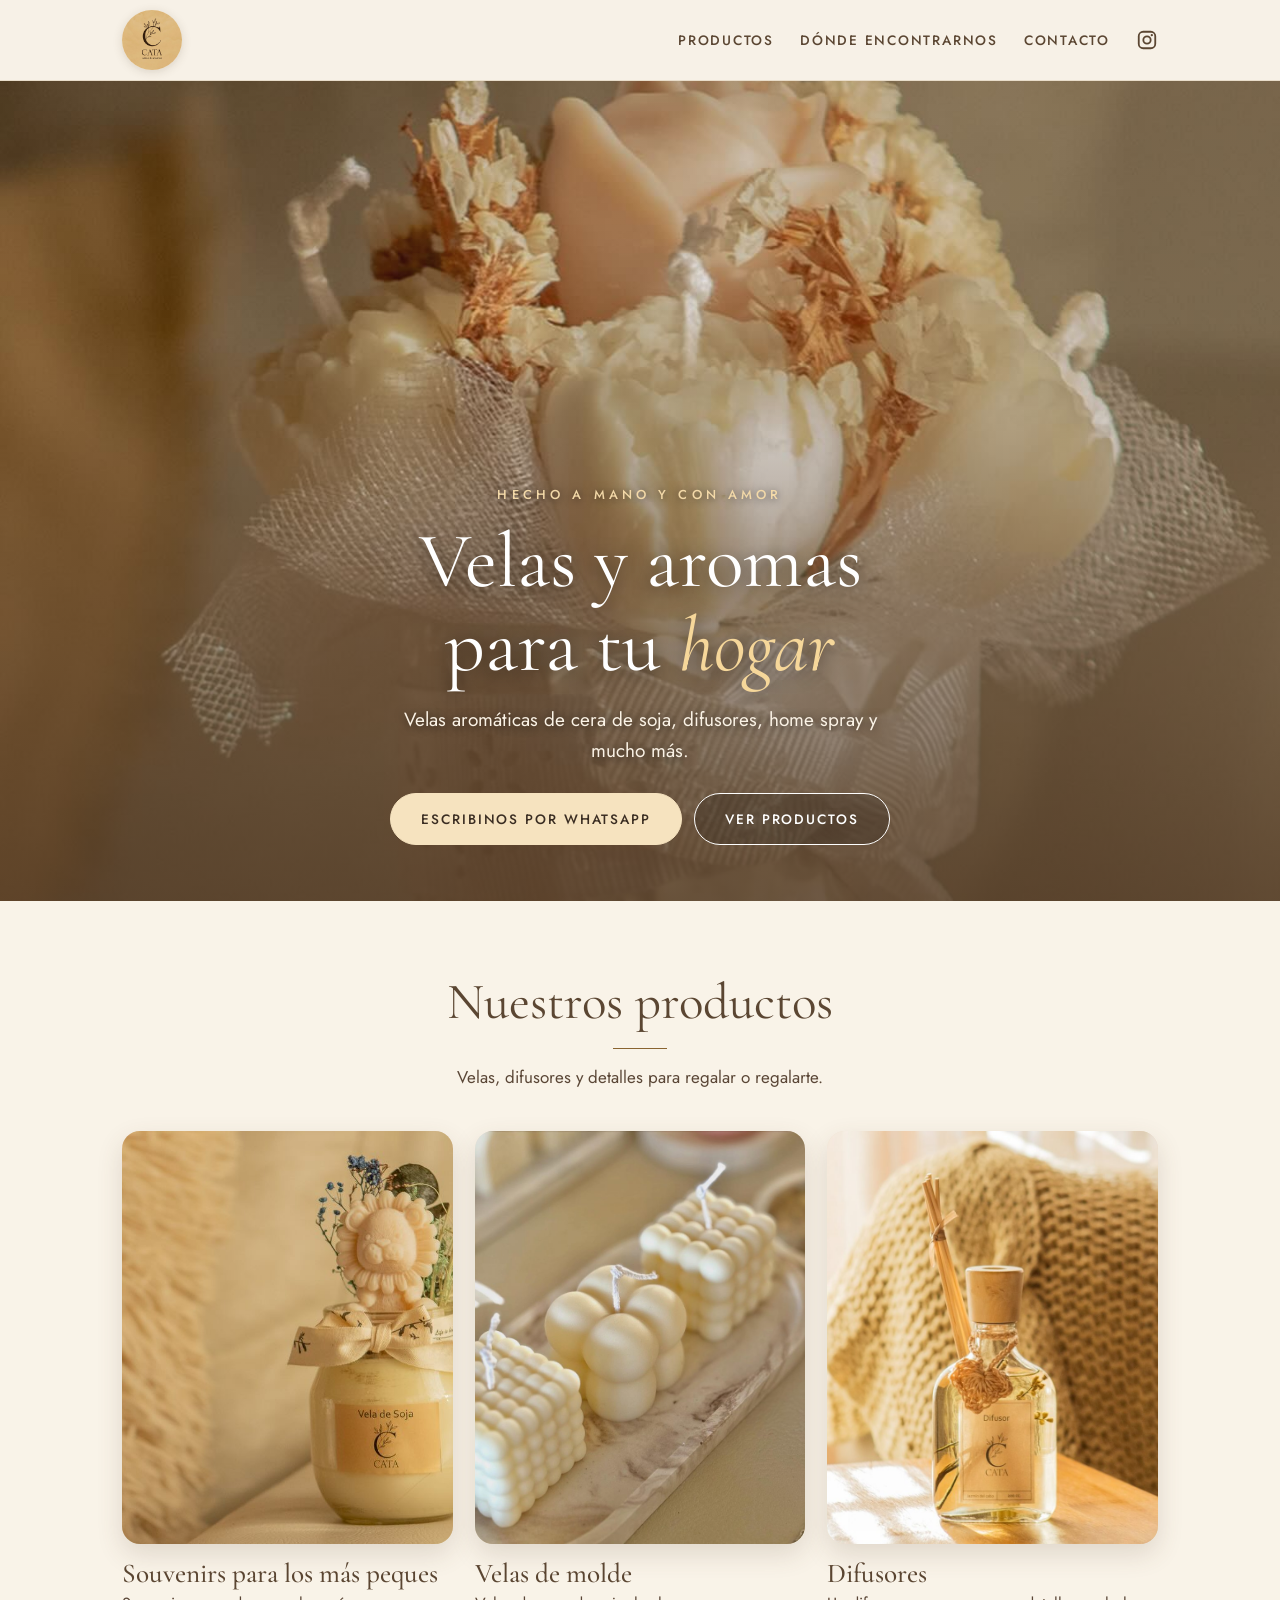
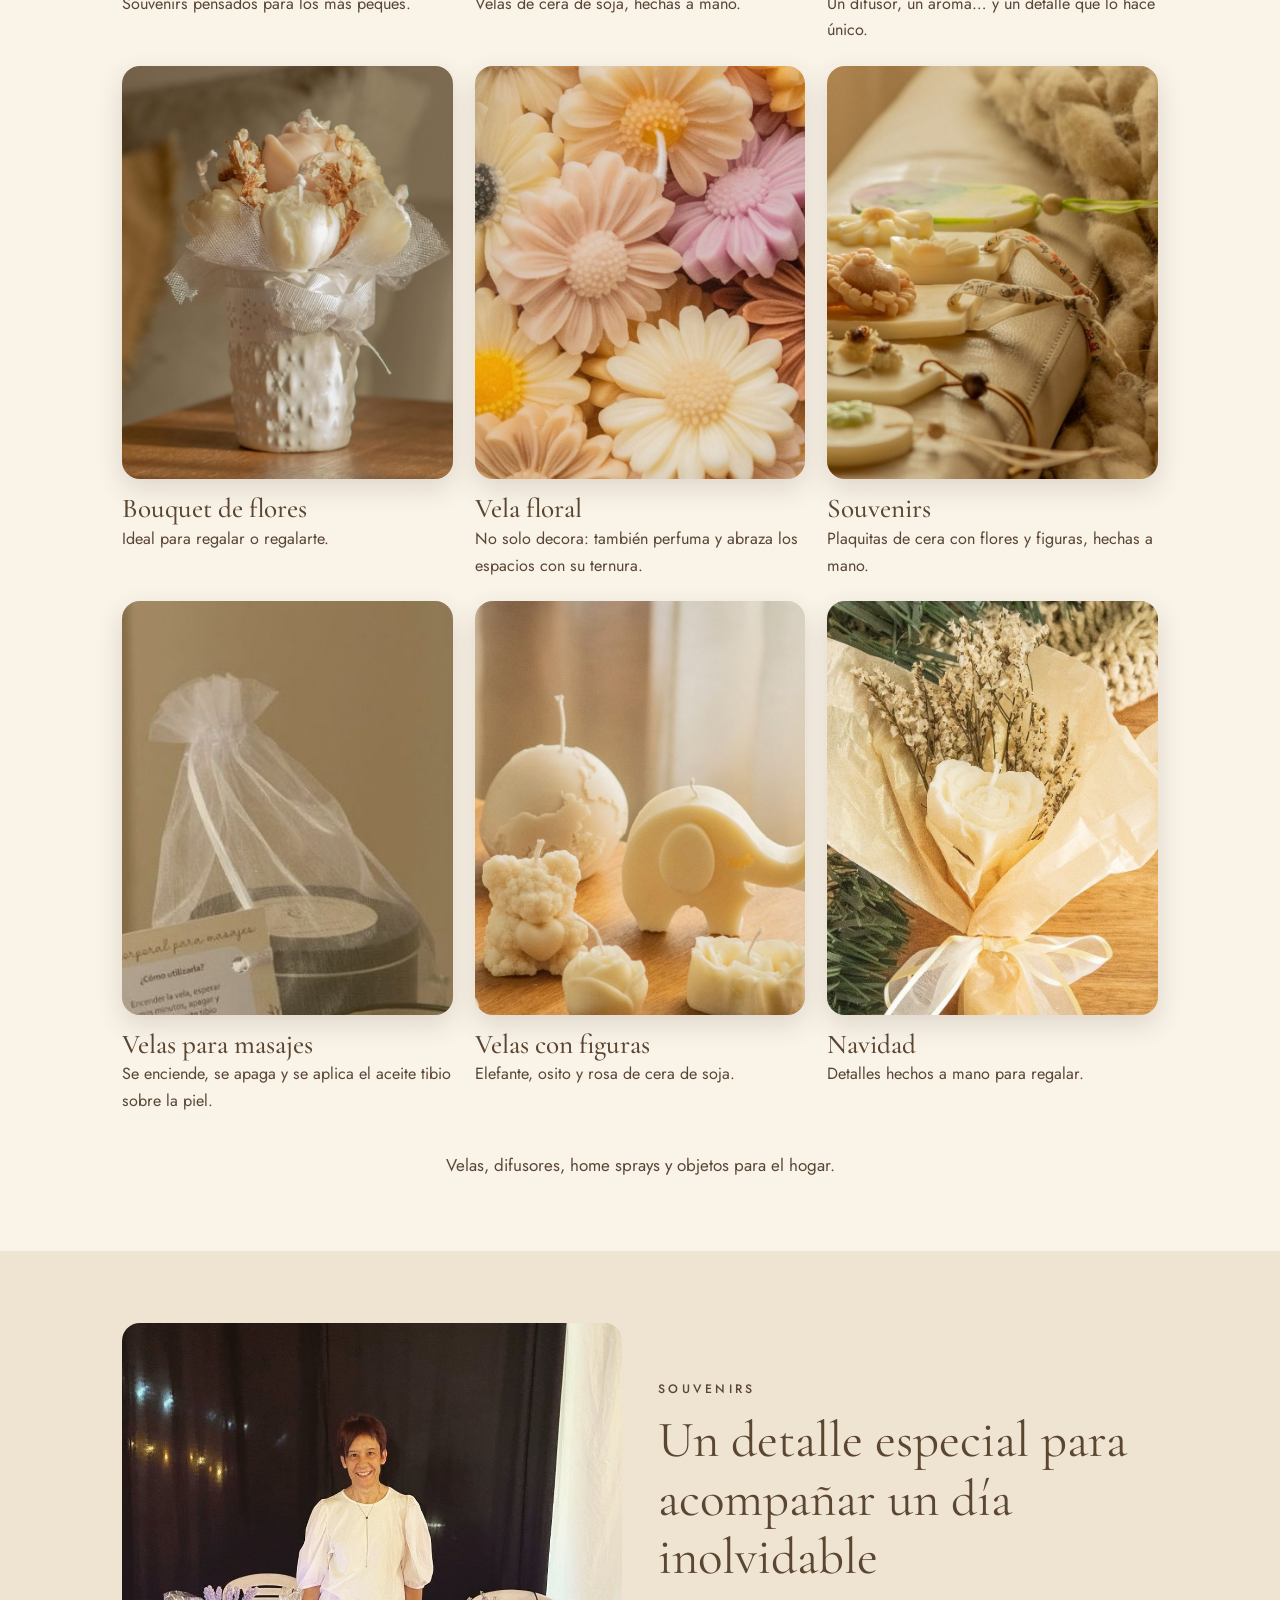
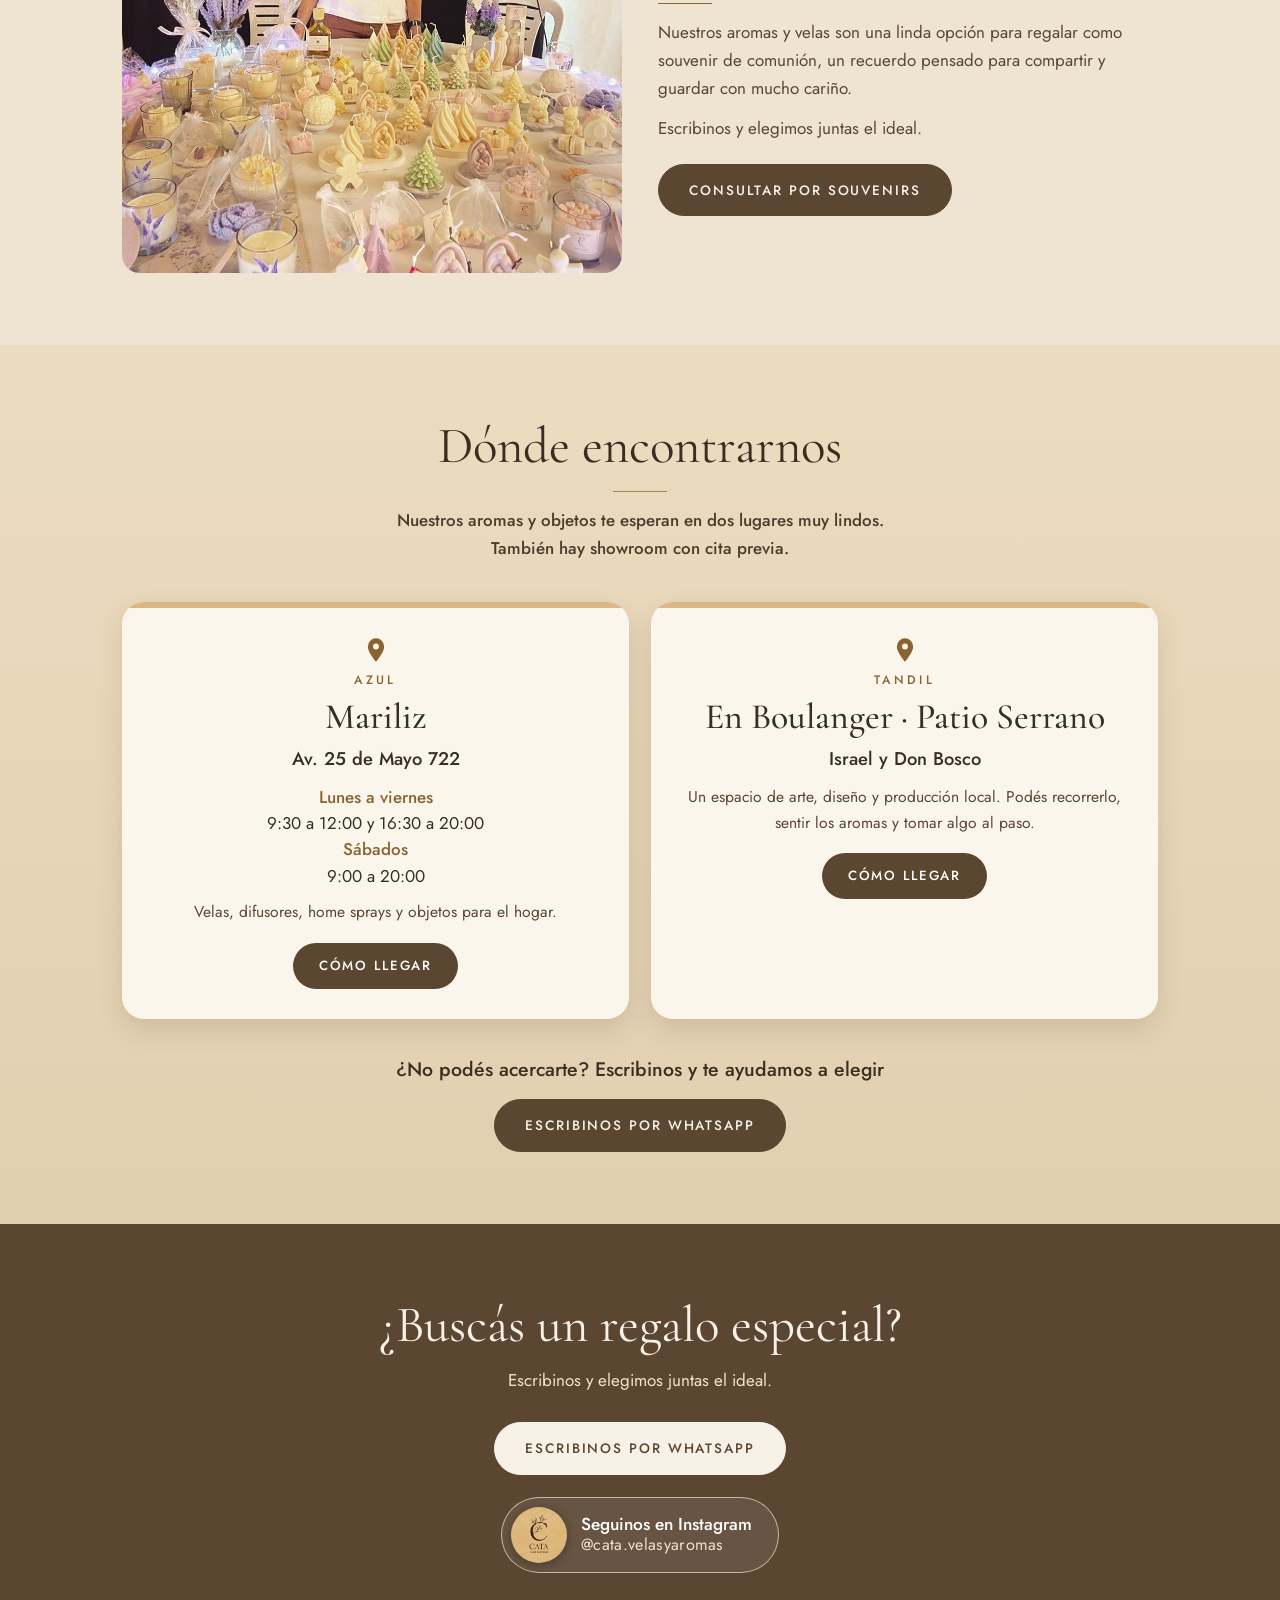
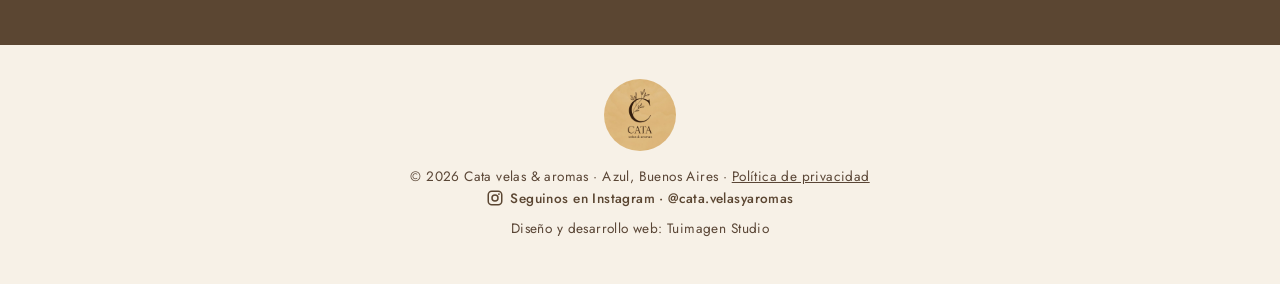
==== commit c9465f1d: "Portada con degradado calido, mas cerca de la marca" ====
--- a/index.html
+++ b/index.html
@@ -186,6 +186,8 @@
   .nopodes p{color:#3a2d22}
   .cierre{background:#5b4632}
   .ig-card{background:rgba(255,255,255,.08)}
+  .hero{background:#6b5238}
+  .hero-vel{background:linear-gradient(180deg,rgba(110,82,54,.22) 0%,rgba(110,82,54,.10) 30%,rgba(98,72,46,.52) 62%,rgba(84,60,38,.80) 100%)}
 </style>
 </head>
 <body>
@@ -204,7 +206,7 @@
     <div class="hero-txt">
       <p class="peq">Hecho a mano y con amor</p>
       <h1>Velas y aromas para tu <i>hogar</i></h1>
-      <p class="sub">Hecho a mano y con amor. Velas aromáticas de cera de soja, difusores, home spray y mucho más.</p>
+      <p class="sub">Velas aromáticas de cera de soja, difusores, home spray y mucho más.</p>
       <div class="botones"><a class="btn" href="https://wa.me/5492281325731?text=Hola%20Cata%2C%20vi%20tu%20web%20y%20quiero%20consultar" target="_blank" rel="noopener">Escribinos por WhatsApp</a><a class="btn ghost" href="#productos">Ver productos</a></div>
     </div>
   </div>
